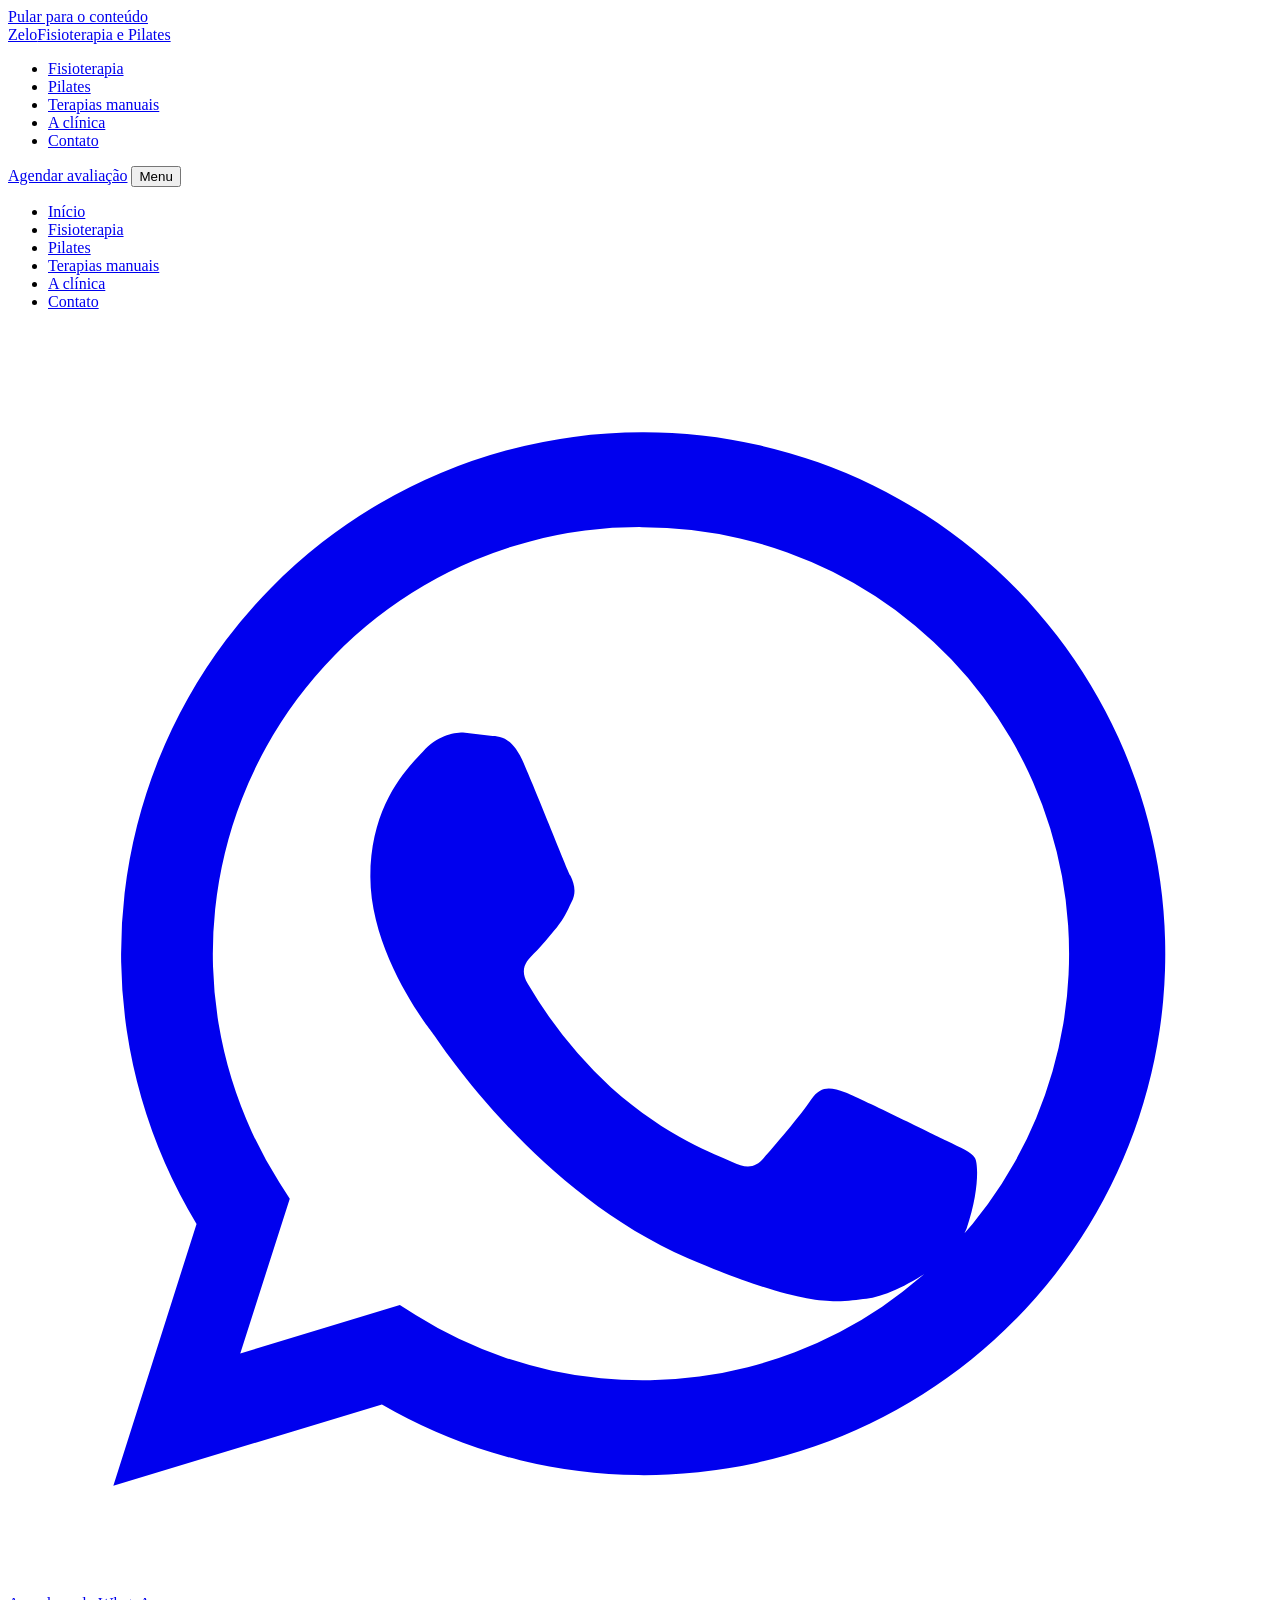
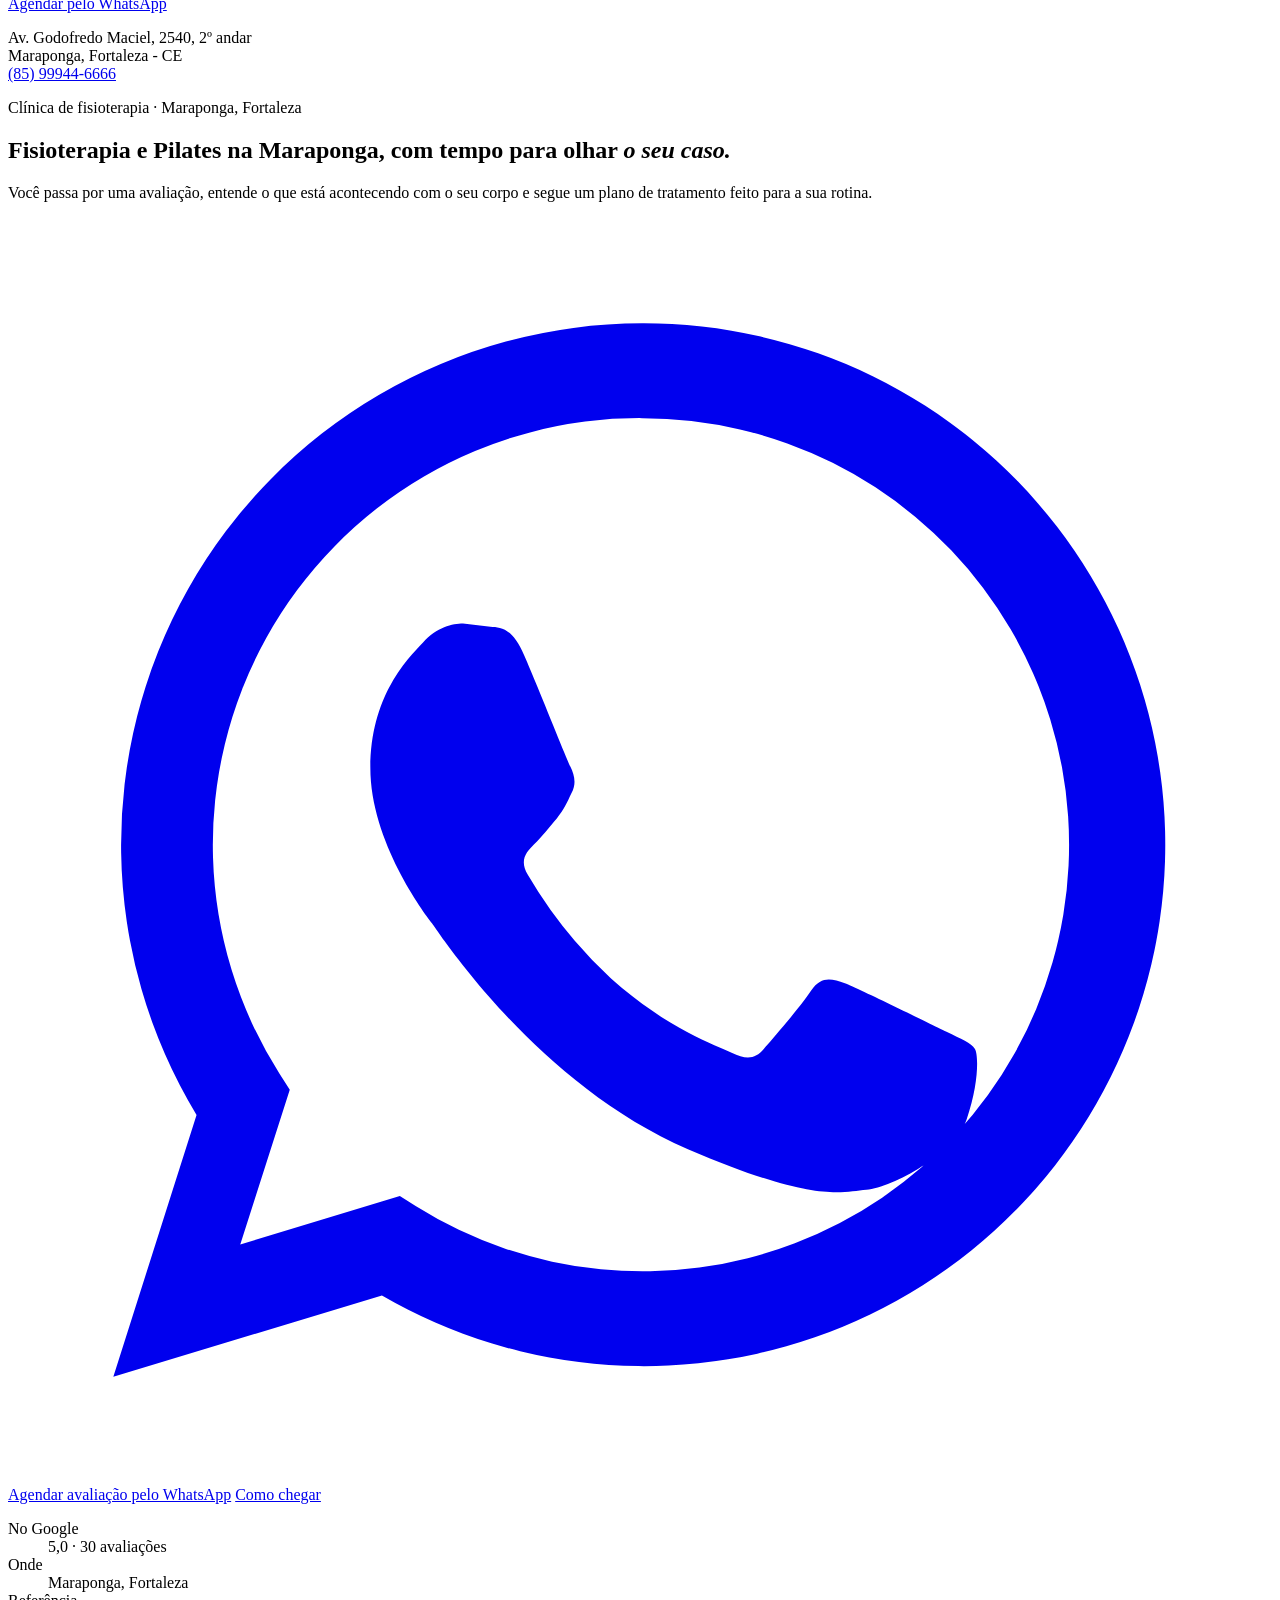
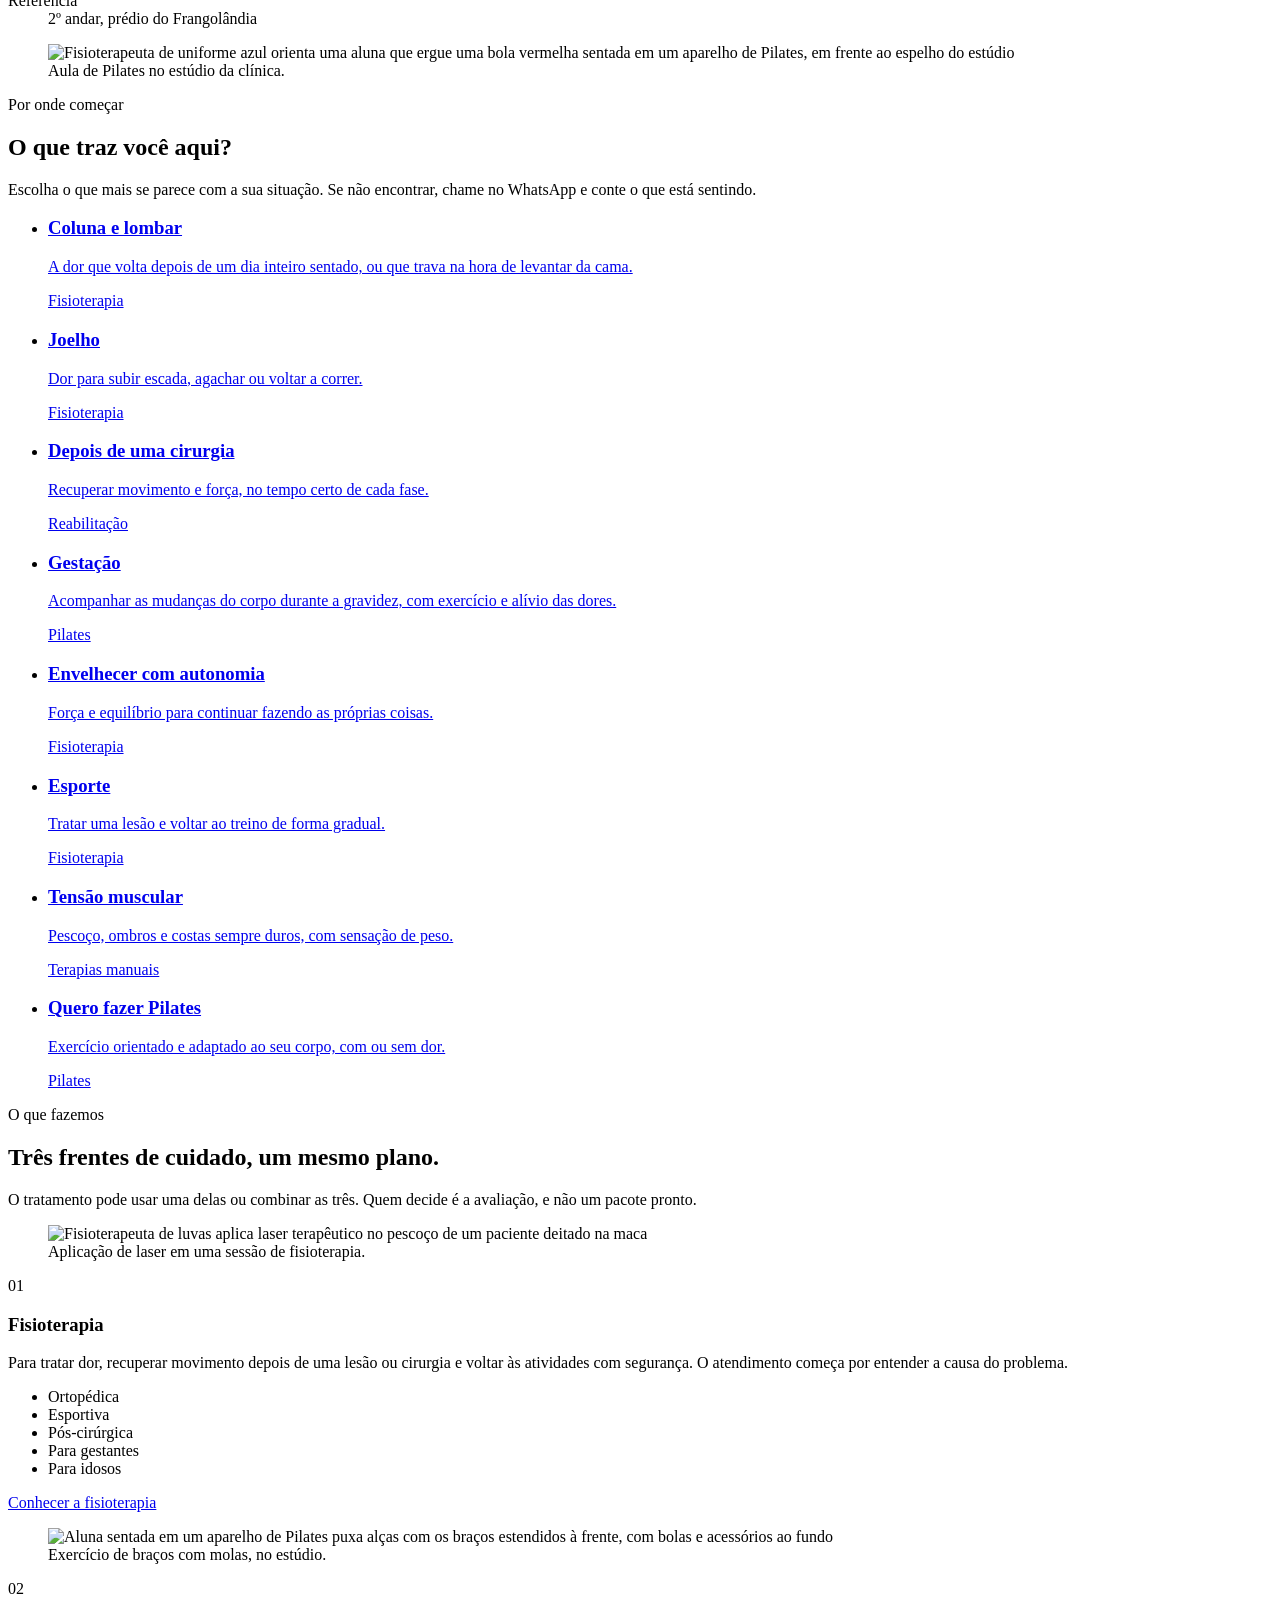
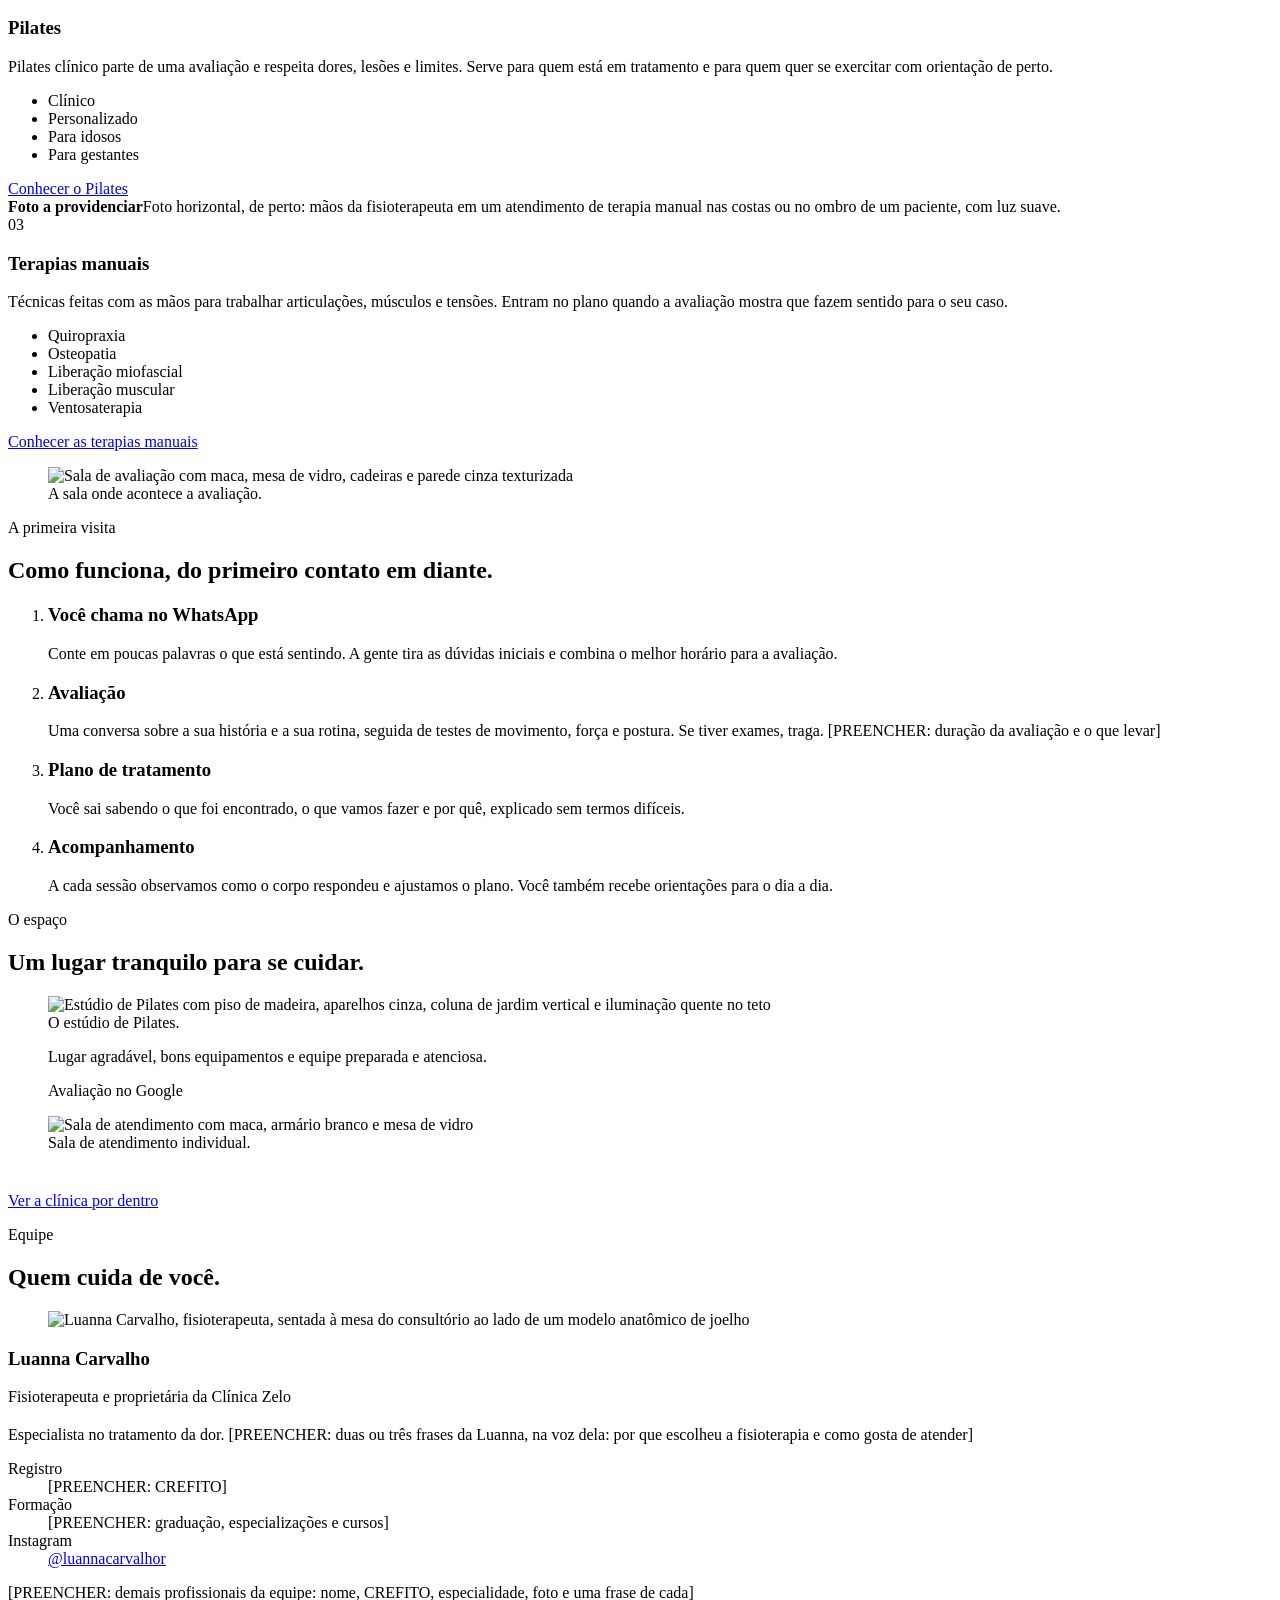
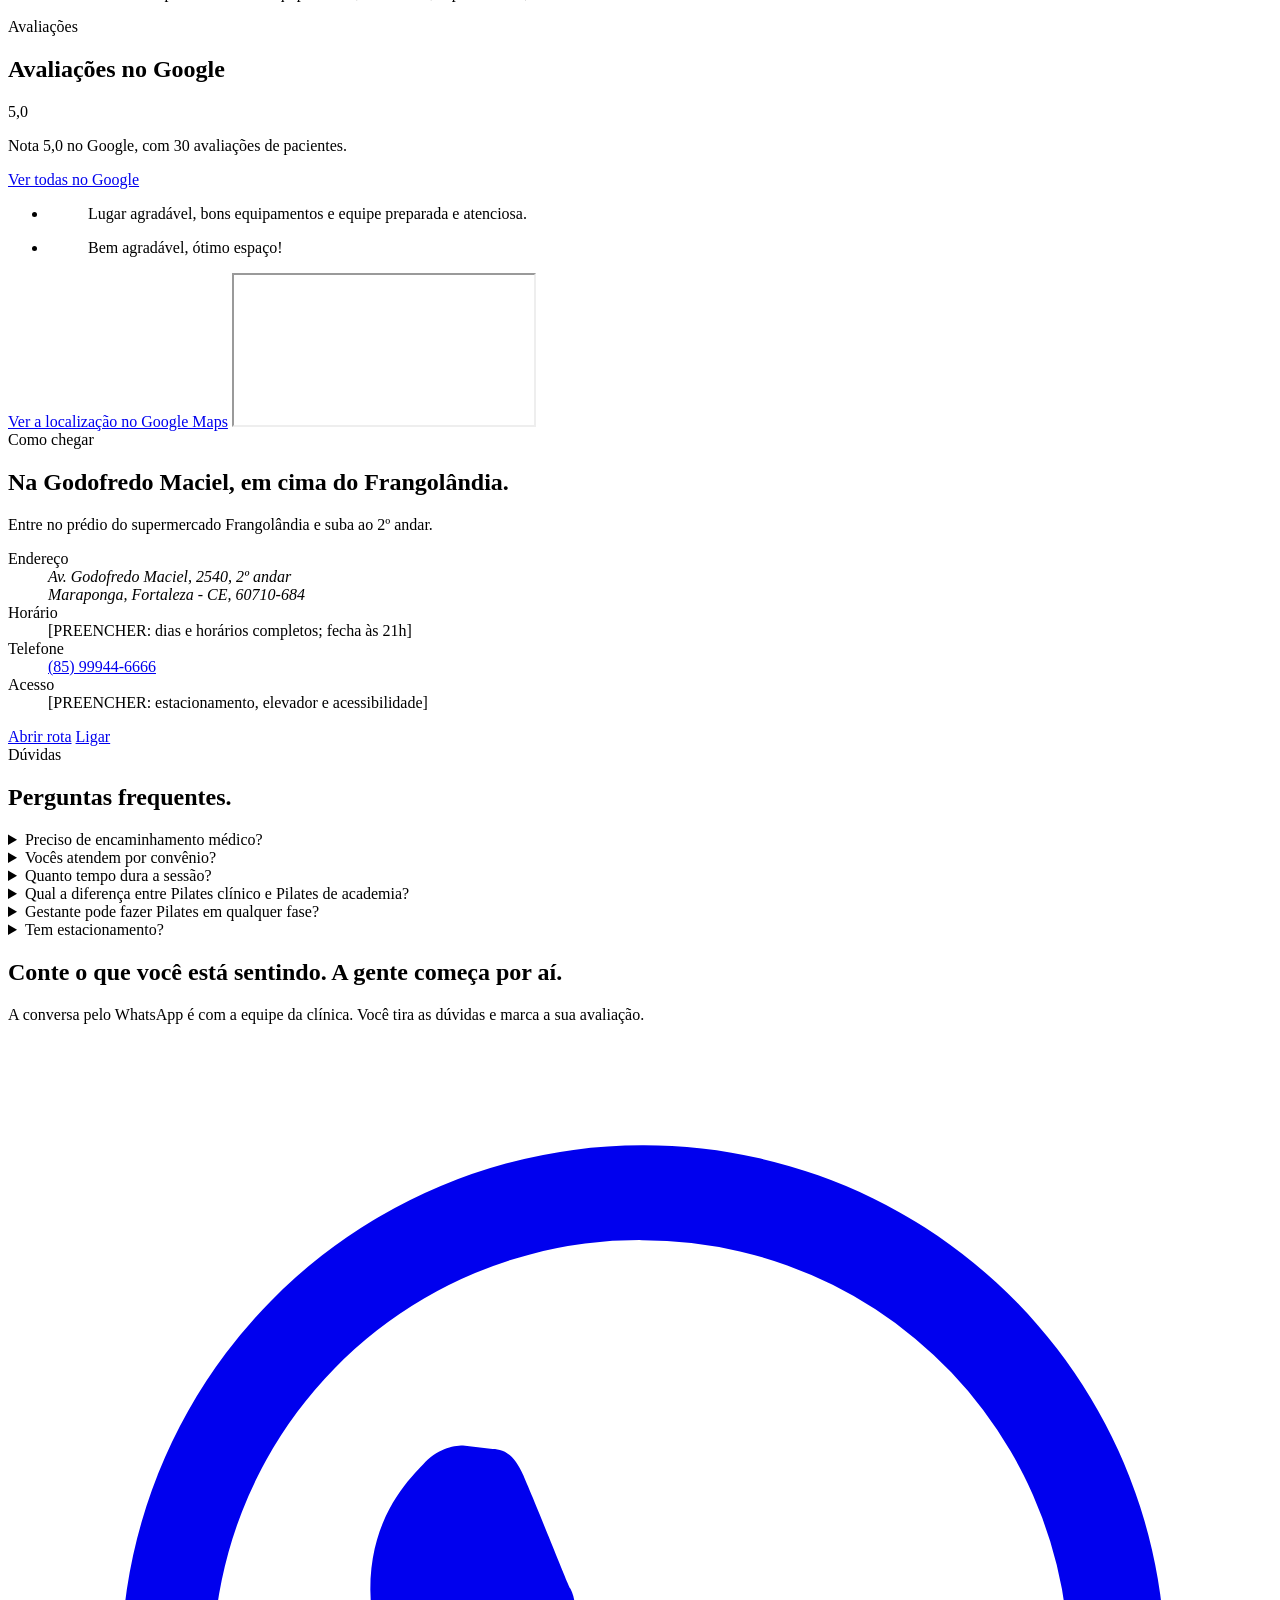
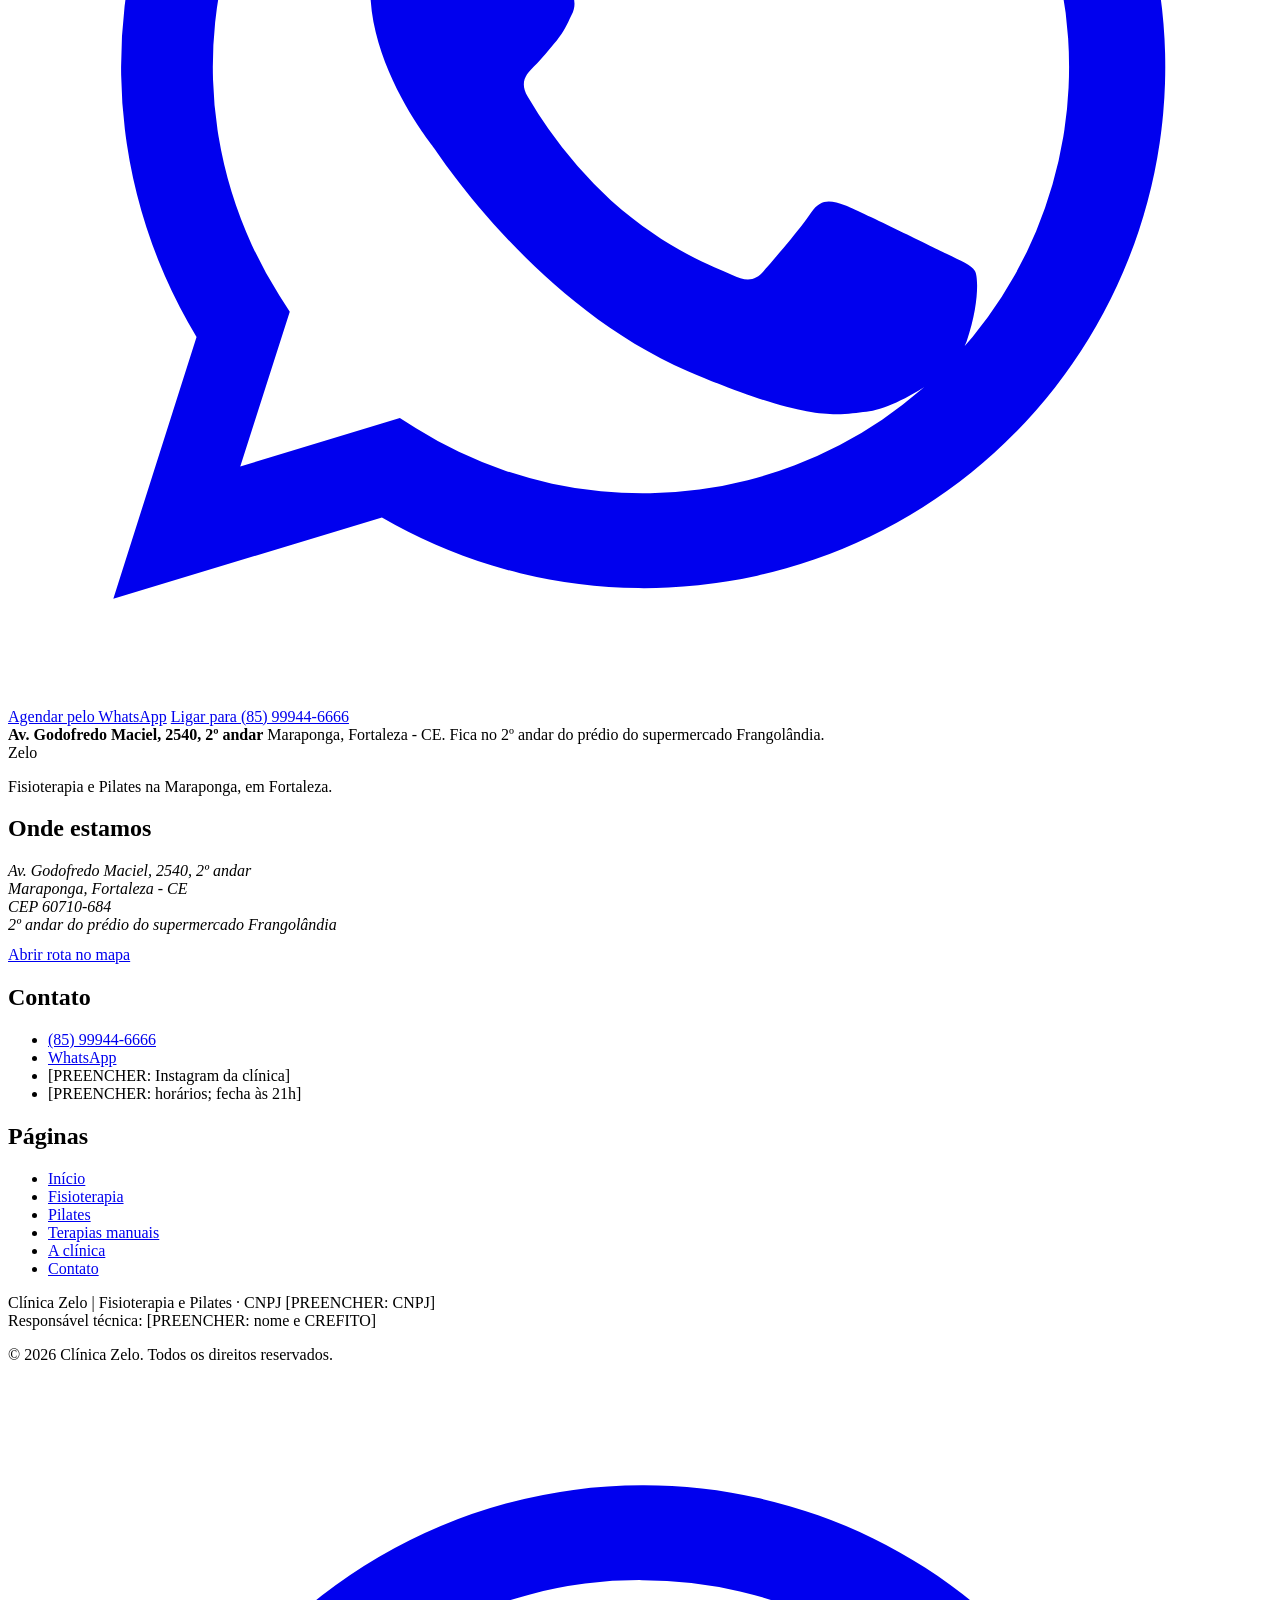
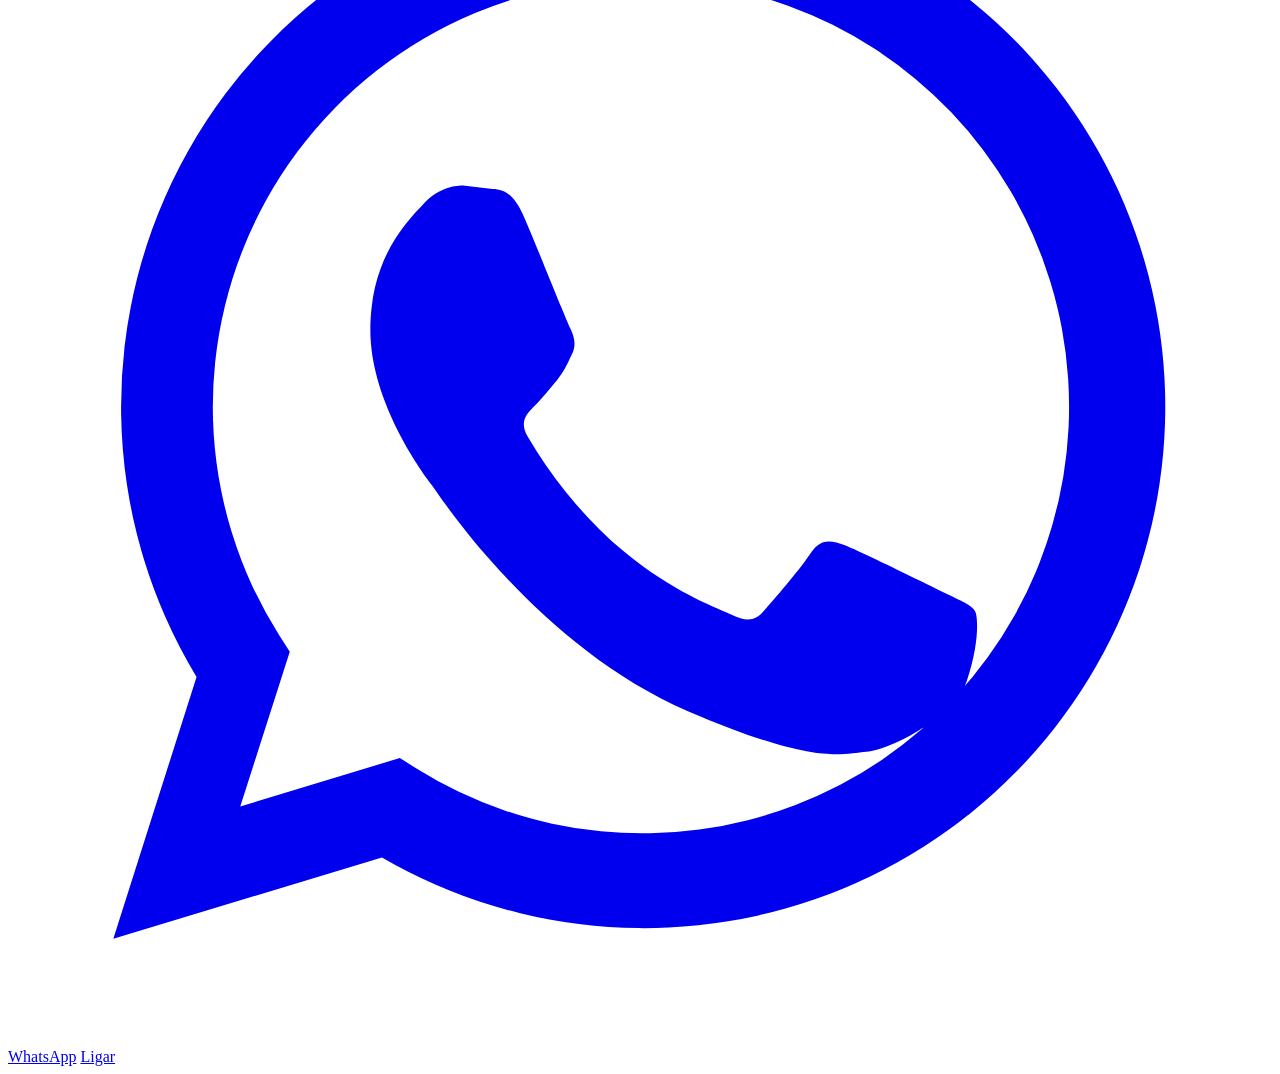
==== index.html @ 50b2655c "Add files via upload" ====
<!doctype html>
<html lang="pt-BR">
<head>
<meta charset="utf-8">
<meta name="viewport" content="width=device-width, initial-scale=1">
<title>Clínica Zelo | Fisioterapia e Pilates na Maraponga, Fortaleza</title>
<meta name="description" content="Fisioterapia, Pilates clínico e terapias manuais na Maraponga, em Fortaleza. Nota 5,0 no Google. Agende sua avaliação pelo WhatsApp.">
<meta name="theme-color" content="#f6f1e9">
<link rel="canonical" href="https://SEU-DOMINIO.com.br/">
<meta property="og:type" content="website">
<meta property="og:locale" content="pt_BR">
<meta property="og:site_name" content="Clínica Zelo | Fisioterapia e Pilates">
<meta property="og:title" content="Clínica Zelo | Fisioterapia e Pilates na Maraponga, Fortaleza">
<meta property="og:description" content="Fisioterapia, Pilates clínico e terapias manuais na Maraponga, em Fortaleza. Nota 5,0 no Google. Agende sua avaliação pelo WhatsApp.">
<meta property="og:url" content="https://SEU-DOMINIO.com.br/">
<meta property="og:image" content="https://SEU-DOMINIO.com.br/assets/img/pilates-orientado.jpg">
<meta name="twitter:card" content="summary_large_image">
<link rel="icon" href="favicon.svg" type="image/svg+xml">
<link rel="preload" href="assets/fonts/fraunces-latin-opsz-normal.woff2" as="font" type="font/woff2" crossorigin>
<link rel="preload" href="assets/fonts/figtree-latin-wght-normal.woff2" as="font" type="font/woff2" crossorigin>
<link rel="stylesheet" href="assets/css/style.css">
<script>document.documentElement.classList.add("js")</script>
<script type="application/ld+json">
{
  "@context": "https://schema.org",
  "@type": "Physiotherapy",
  "name": "Clínica Zelo | Fisioterapia e Pilates",
  "image": "https://SEU-DOMINIO.com.br/assets/img/pilates-orientado.jpg",
  "url": "https://SEU-DOMINIO.com.br/",
  "telephone": "+5585999446666",
  "address": {
    "@type": "PostalAddress",
    "streetAddress": "Av. Godofredo Maciel, 2540, 2º andar",
    "addressLocality": "Fortaleza",
    "addressRegion": "CE",
    "postalCode": "60710-684",
    "addressCountry": "BR"
  },
  "areaServed": "Maraponga, Fortaleza",
  "aggregateRating": {
    "@type": "AggregateRating",
    "ratingValue": "5.0",
    "reviewCount": 30
  },
  "hasMap": "https://www.google.com/maps/search/?api=1&query=Cl%C3%ADnica%20Zelo%20Fisioterapia%20e%20Pilates%2C%20Av.%20Godofredo%20Maciel%2C%202540%20-%20Maraponga%2C%20Fortaleza%20-%20CE%2C%2060710-684"
}
</script>
</head>
<body>
<a class="skip" href="#conteudo">Pular para o conteúdo</a>

<header class="site-header" data-header>
  <div class="wrap header-in">
    <a class="brand" href="index.html" aria-label="Zelo Fisioterapia e Pilates, página inicial">
      <span class="brand-mark">Zelo</span><span class="brand-sub">Fisioterapia e Pilates</span>
    </a>
    <nav class="nav" aria-label="Principal"><ul><li><a href="fisioterapia.html">Fisioterapia</a></li><li><a href="pilates.html">Pilates</a></li><li><a href="terapias-manuais.html">Terapias manuais</a></li><li><a href="a-clinica.html">A clínica</a></li><li><a href="contato.html">Contato</a></li></ul></nav>
    <a class="btn btn--accent btn--sm header-cta" href="https://wa.me/5585999446666?text=Ol%C3%A1%21%20Vi%20o%20site%20da%20Cl%C3%ADnica%20Zelo%20e%20gostaria%20de%20agendar%20uma%20avalia%C3%A7%C3%A3o." target="_blank" rel="noopener">Agendar avaliação</a>
    <button class="menu-btn" type="button" data-menu-btn aria-expanded="false" aria-controls="menu"><span data-menu-label>Menu</span><i aria-hidden="true"></i></button>
  </div>
</header>

<div class="menu" id="menu">
  <nav aria-label="Menu"><ul class="menu-links"><li><a href="index.html" aria-current="page">Início</a></li><li><a href="fisioterapia.html">Fisioterapia</a></li><li><a href="pilates.html">Pilates</a></li><li><a href="terapias-manuais.html">Terapias manuais</a></li><li><a href="a-clinica.html">A clínica</a></li><li><a href="contato.html">Contato</a></li></ul></nav>
  <div class="menu-foot">
    <a class="btn btn--accent" href="https://wa.me/5585999446666?text=Ol%C3%A1%21%20Vi%20o%20site%20da%20Cl%C3%ADnica%20Zelo%20e%20gostaria%20de%20agendar%20uma%20avalia%C3%A7%C3%A3o." target="_blank" rel="noopener"><svg viewBox="0 0 24 24" fill="currentColor" aria-hidden="true"><path d="M12.04 2a9.9 9.9 0 0 0-8.46 15.03L2 22l5.1-1.54A9.9 9.9 0 1 0 12.04 2Zm0 1.8a8.1 8.1 0 1 1-4.3 14.96l-.3-.19-3.03.92.94-2.94-.2-.31A8.1 8.1 0 0 1 12.04 3.8Zm-3.4 3.9c-.2 0-.5.07-.76.36-.26.28-1 .98-1 2.38 0 1.4 1.02 2.76 1.17 2.95.14.19 2 3.06 4.86 4.29 2.38 1.02 2.87.82 3.39.77.51-.05 1.66-.68 1.9-1.33.23-.66.23-1.22.16-1.34-.07-.12-.26-.19-.54-.33-.29-.14-1.67-.82-1.93-.92-.26-.09-.45-.14-.64.14-.19.29-.73.92-.9 1.11-.16.19-.33.21-.61.07-.29-.14-1.2-.44-2.29-1.41a8.6 8.6 0 0 1-1.58-1.97c-.17-.28-.02-.44.12-.58.13-.12.29-.33.43-.49.14-.17.19-.29.28-.48.1-.19.05-.35-.02-.5-.07-.13-.63-1.55-.88-2.12-.22-.52-.45-.53-.64-.54l-.52-.06Z"/></svg>Agendar pelo WhatsApp</a>
    <p>Av. Godofredo Maciel, 2540, 2º&nbsp;andar<br>Maraponga, Fortaleza&nbsp;-&nbsp;CE<br><a href="tel:+5585999446666">(85) 99944-6666</a></p>
  </div>
</div>

<main id="conteudo">

<section class="hero" aria-labelledby="hero-t">
  <div class="wrap grid">
    <div class="hero-text">
      <span class="eyebrow">Clínica de fisioterapia · Maraponga, Fortaleza</span>
      <h1 id="hero-t">Fisioterapia e Pilates na Maraponga, com tempo para olhar <em>o seu caso.</em></h1>
      <p class="lead">Você passa por uma avaliação, entende o que está acontecendo com o seu corpo e segue um plano de tratamento feito para a sua rotina.</p>
      <div class="hero-actions">
        <a class="btn btn--accent" href="https://wa.me/5585999446666?text=Ol%C3%A1%21%20Vi%20o%20site%20da%20Cl%C3%ADnica%20Zelo%20e%20gostaria%20de%20agendar%20uma%20avalia%C3%A7%C3%A3o." target="_blank" rel="noopener"><svg viewBox="0 0 24 24" fill="currentColor" aria-hidden="true"><path d="M12.04 2a9.9 9.9 0 0 0-8.46 15.03L2 22l5.1-1.54A9.9 9.9 0 1 0 12.04 2Zm0 1.8a8.1 8.1 0 1 1-4.3 14.96l-.3-.19-3.03.92.94-2.94-.2-.31A8.1 8.1 0 0 1 12.04 3.8Zm-3.4 3.9c-.2 0-.5.07-.76.36-.26.28-1 .98-1 2.38 0 1.4 1.02 2.76 1.17 2.95.14.19 2 3.06 4.86 4.29 2.38 1.02 2.87.82 3.39.77.51-.05 1.66-.68 1.9-1.33.23-.66.23-1.22.16-1.34-.07-.12-.26-.19-.54-.33-.29-.14-1.67-.82-1.93-.92-.26-.09-.45-.14-.64.14-.19.29-.73.92-.9 1.11-.16.19-.33.21-.61.07-.29-.14-1.2-.44-2.29-1.41a8.6 8.6 0 0 1-1.58-1.97c-.17-.28-.02-.44.12-.58.13-.12.29-.33.43-.49.14-.17.19-.29.28-.48.1-.19.05-.35-.02-.5-.07-.13-.63-1.55-.88-2.12-.22-.52-.45-.53-.64-.54l-.52-.06Z"/></svg>Agendar avaliação pelo WhatsApp</a>
        <a class="link" href="#como-chegar">Como chegar</a>
      </div>
      <dl class="hero-facts">
        <div><dt>No Google</dt><dd>5,0 · 30 avaliações</dd></div>
        <div><dt>Onde</dt><dd>Maraponga, Fortaleza</dd></div>
        <div><dt>Referência</dt><dd>2º&nbsp;andar, prédio do Frangolândia</dd></div>
      </dl>
    </div>
    <div class="hero-media">
      <figure class="figure ratio-p "><picture><source srcset="assets/img/pilates-orientado.webp" type="image/webp"><img src="assets/img/pilates-orientado.jpg" alt="Fisioterapeuta de uniforme azul orienta uma aluna que ergue uma bola vermelha sentada em um aparelho de Pilates, em frente ao espelho do estúdio" width="720" height="900" loading="eager" fetchpriority="high" decoding="async"></picture><figcaption>Aula de Pilates no estúdio da clínica.</figcaption></figure>
    </div>
  </div>
</section>

<section class="section section--line" aria-labelledby="motivos-t">
  <div class="wrap grid">
    <div class="reasons-head reveal">
      <span class="eyebrow">Por onde começar</span>
      <h2 id="motivos-t">O que traz você aqui?</h2>
      <p>Escolha o que mais se parece com a sua situação. Se não encontrar, chame no WhatsApp e conte o que está sentindo.</p>
    </div>
    <ul class="reasons-list reveal"><li class="reason"><a href="fisioterapia.html#dor-lombar"><h3>Coluna e lombar</h3><p>A dor que volta depois de um dia inteiro sentado, ou que trava na hora de levantar da cama.</p><span class="to">Fisioterapia</span></a></li><li class="reason"><a href="fisioterapia.html#joelho"><h3>Joelho</h3><p>Dor para subir escada, agachar ou voltar a correr.</p><span class="to">Fisioterapia</span></a></li><li class="reason"><a href="fisioterapia.html#pos-cirurgica"><h3>Depois de uma cirurgia</h3><p>Recuperar movimento e força, no tempo certo de cada fase.</p><span class="to">Reabilitação</span></a></li><li class="reason"><a href="pilates.html#gestantes"><h3>Gestação</h3><p>Acompanhar as mudanças do corpo durante a gravidez, com exercício e alívio das dores.</p><span class="to">Pilates</span></a></li><li class="reason"><a href="fisioterapia.html#idosos"><h3>Envelhecer com autonomia</h3><p>Força e equilíbrio para continuar fazendo as próprias coisas.</p><span class="to">Fisioterapia</span></a></li><li class="reason"><a href="fisioterapia.html#esportiva"><h3>Esporte</h3><p>Tratar uma lesão e voltar ao treino de forma gradual.</p><span class="to">Fisioterapia</span></a></li><li class="reason"><a href="terapias-manuais.html"><h3>Tensão muscular</h3><p>Pescoço, ombros e costas sempre duros, com sensação de peso.</p><span class="to">Terapias manuais</span></a></li><li class="reason"><a href="pilates.html"><h3>Quero fazer Pilates</h3><p>Exercício orientado e adaptado ao seu corpo, com ou sem dor.</p><span class="to">Pilates</span></a></li></ul>
  </div>
</section>

<section class="section section--alt" aria-labelledby="frentes-t">
  <div class="wrap">
    <div class="fronts-intro reveal">
      <span class="eyebrow">O que fazemos</span>
      <h2 id="frentes-t">Três frentes de cuidado, um mesmo plano.</h2>
      <p class="lead" style="margin-top:1.25rem">O tratamento pode usar uma delas ou combinar as três. Quem decide é a avaliação, e não um pacote pronto.</p>
    </div>

    <article class="front front--a grid">
      <div class="front-media reveal"><figure class="figure ratio-l "><picture><source srcset="assets/img/laserterapia.webp" type="image/webp"><img src="assets/img/laserterapia.jpg" alt="Fisioterapeuta de luvas aplica laser terapêutico no pescoço de um paciente deitado na maca" width="1080" height="720" loading="lazy" decoding="async"></picture><figcaption>Aplicação de laser em uma sessão de fisioterapia.</figcaption></figure></div>
      <div class="front-body reveal">
        <span class="front-n">01</span>
        <h3>Fisioterapia</h3>
        <p>Para tratar dor, recuperar movimento depois de uma lesão ou cirurgia e voltar às atividades com segurança. O atendimento começa por entender a causa do problema.</p>
        <ul class="tags"><li>Ortopédica</li><li>Esportiva</li><li>Pós-cirúrgica</li><li>Para gestantes</li><li>Para idosos</li></ul>
        <a class="link" href="fisioterapia.html">Conhecer a fisioterapia</a>
      </div>
    </article>

    <article class="front front--b grid">
      <div class="front-media reveal"><figure class="figure ratio-p "><picture><source srcset="assets/img/pilates-aluna.webp" type="image/webp"><img src="assets/img/pilates-aluna.jpg" alt="Aluna sentada em um aparelho de Pilates puxa alças com os braços estendidos à frente, com bolas e acessórios ao fundo" width="720" height="900" loading="lazy" decoding="async"></picture><figcaption>Exercício de braços com molas, no estúdio.</figcaption></figure></div>
      <div class="front-body reveal">
        <span class="front-n">02</span>
        <h3>Pilates</h3>
        <p>Pilates clínico parte de uma avaliação e respeita dores, lesões e limites. Serve para quem está em tratamento e para quem quer se exercitar com orientação de perto.</p>
        <ul class="tags"><li>Clínico</li><li>Personalizado</li><li>Para idosos</li><li>Para gestantes</li></ul>
        <a class="link" href="pilates.html">Conhecer o Pilates</a>
      </div>
    </article>

    <article class="front front--c grid">
      <div class="front-media reveal"><div class="ph ph--l" role="img" aria-label="Espaço reservado para foto"><b>Foto a providenciar</b><span>Foto horizontal, de perto: mãos da fisioterapeuta em um atendimento de terapia manual nas costas ou no ombro de um paciente, com luz suave.</span></div></div>
      <div class="front-body reveal">
        <span class="front-n">03</span>
        <h3>Terapias manuais</h3>
        <p>Técnicas feitas com as mãos para trabalhar articulações, músculos e tensões. Entram no plano quando a avaliação mostra que fazem sentido para o seu caso.</p>
        <ul class="tags"><li>Quiropraxia</li><li>Osteopatia</li><li>Liberação miofascial</li><li>Liberação muscular</li><li>Ventosaterapia</li></ul>
        <a class="link" href="terapias-manuais.html">Conhecer as terapias manuais</a>
      </div>
    </article>
  </div>
</section>

<section class="section visit" aria-labelledby="visita-t">
  <div class="wrap grid">
    <div class="visit-media reveal">
      <figure class="figure ratio-p "><picture><source srcset="assets/img/sala-avaliacao-v.webp" type="image/webp"><img src="assets/img/sala-avaliacao-v.jpg" alt="Sala de avaliação com maca, mesa de vidro, cadeiras e parede cinza texturizada" width="720" height="900" loading="lazy" decoding="async"></picture><figcaption>A sala onde acontece a avaliação.</figcaption></figure>
    </div>
    <div class="visit-body">
      <div class="reveal">
        <span class="eyebrow">A primeira visita</span>
        <h2 id="visita-t">Como funciona, do primeiro contato em diante.</h2>
      </div>
      <ol class="steps">
        <li class="step reveal"><div><h3>Você chama no WhatsApp</h3><p>Conte em poucas palavras o que está sentindo. A gente tira as dúvidas iniciais e combina o melhor horário para a avaliação.</p></div></li>
        <li class="step reveal"><div><h3>Avaliação</h3><p>Uma conversa sobre a sua história e a sua rotina, seguida de testes de movimento, força e postura. Se tiver exames, traga. <span class="fill">[PREENCHER: duração da avaliação e o que levar]</span></p></div></li>
        <li class="step reveal"><div><h3>Plano de tratamento</h3><p>Você sai sabendo o que foi encontrado, o que vamos fazer e por quê, explicado sem termos difíceis.</p></div></li>
        <li class="step reveal"><div><h3>Acompanhamento</h3><p>A cada sessão observamos como o corpo respondeu e ajustamos o plano. Você também recebe orientações para o dia a dia.</p></div></li>
      </ol>
    </div>
  </div>
</section>

<section class="section on-green" aria-labelledby="espaco-t">
  <div class="wrap grid">
    <div class="space-head reveal">
      <span class="eyebrow">O espaço</span>
      <h2 id="espaco-t">Um lugar tranquilo para se cuidar.</h2>
    </div>
    <div class="space-a reveal">
      <figure class="figure ratio-l "><picture><source srcset="assets/img/estudio-pilates.webp" type="image/webp"><img src="assets/img/estudio-pilates.jpg" alt="Estúdio de Pilates com piso de madeira, aparelhos cinza, coluna de jardim vertical e iluminação quente no teto" width="1080" height="720" loading="lazy" decoding="async"></picture><figcaption>O estúdio de Pilates.</figcaption></figure>
    </div>
    <div class="space-side">
      <blockquote class="space-quote reveal">
        <p class="quote">Lugar agradável, bons equipamentos e equipe preparada e atenciosa.</p>
        <cite class="quote-src" style="font-style:normal">Avaliação no Google</cite>
      </blockquote>
      <div class="space-b reveal">
        <figure class="figure ratio-l "><picture><source srcset="assets/img/sala-avaliacao.webp" type="image/webp"><img src="assets/img/sala-avaliacao.jpg" alt="Sala de atendimento com maca, armário branco e mesa de vidro" width="1080" height="720" loading="lazy" decoding="async"></picture><figcaption>Sala de atendimento individual.</figcaption></figure>
      </div>
    </div>
    <p class="reveal" style="margin-top:2.5rem"><a class="link" href="a-clinica.html">Ver a clínica por dentro</a></p>
  </div>
</section>

<section class="section" aria-labelledby="equipe-t">
  <div class="wrap">
    <div class="team-head reveal">
      <span class="eyebrow">Equipe</span>
      <h2 id="equipe-t">Quem cuida de você.</h2>
    </div>
    
    <div class="person grid">
      <div class="person-media reveal">
        <figure class="figure ratio-p "><picture><source srcset="assets/img/luanna-carvalho.webp" type="image/webp"><img src="assets/img/luanna-carvalho.jpg" alt="Luanna Carvalho, fisioterapeuta, sentada à mesa do consultório ao lado de um modelo anatômico de joelho" width="720" height="900" loading="lazy" decoding="async"></picture></figure>
      </div>
      <div class="person-body reveal">
        <h3>Luanna Carvalho</h3>
        <p class="person-role">Fisioterapeuta e proprietária da Clínica Zelo</p>
        <p style="margin-top:1.25rem">Especialista no tratamento da dor. <span class="fill">[PREENCHER: duas ou três frases da Luanna, na voz dela: por que escolheu a fisioterapia e como gosta de atender]</span></p>
        <dl class="person-meta">
          <div><dt>Registro</dt><dd><span class="fill">[PREENCHER: CREFITO]</span></dd></div>
          <div><dt>Formação</dt><dd><span class="fill">[PREENCHER: graduação, especializações e cursos]</span></dd></div>
          <div><dt>Instagram</dt><dd><a href="https://www.instagram.com/luannacarvalhor/" target="_blank" rel="noopener">@luannacarvalhor</a></dd></div>
        </dl>
      </div>
    </div>
    <p class="team-more reveal"><span class="fill">[PREENCHER: demais profissionais da equipe: nome, CREFITO, especialidade, foto e uma frase de cada]</span></p>
  </div>
</section>

<section class="section section--alt" aria-labelledby="aval-t">
  <div class="wrap grid">
    <div class="reviews-head reveal">
      <span class="eyebrow">Avaliações</span>
      <h2 id="aval-t" class="vh">Avaliações no Google</h2>
      <p class="score" aria-hidden="true">5,0</p>
      <p class="score-label">Nota 5,0 no Google, com 30 avaliações de pacientes.</p>
      <a class="link" href="https://www.google.com/maps/search/?api=1&query=Cl%C3%ADnica%20Zelo%20Fisioterapia%20e%20Pilates%2C%20Av.%20Godofredo%20Maciel%2C%202540%20-%20Maraponga%2C%20Fortaleza%20-%20CE%2C%2060710-684" target="_blank" rel="noopener">Ver todas no Google</a>
    </div>
    <ul class="reviews-list reveal">
      <li><blockquote><p class="quote">Lugar agradável, bons equipamentos e equipe preparada e atenciosa.</p></blockquote></li>
      <li><blockquote><p class="quote">Bem agradável, ótimo espaço!</p></blockquote></li>
    </ul>
  </div>
</section>


<section class="section section--line" id="como-chegar" aria-labelledby="onde-t">
  <div class="wrap grid">
    <div class="where-map reveal">
      <div class="map"><a class="map-alt" href="https://www.google.com/maps/search/?api=1&query=Cl%C3%ADnica%20Zelo%20Fisioterapia%20e%20Pilates%2C%20Av.%20Godofredo%20Maciel%2C%202540%20-%20Maraponga%2C%20Fortaleza%20-%20CE%2C%2060710-684" target="_blank" rel="noopener">Ver a localização no Google Maps</a>
        <iframe src="https://www.google.com/maps?q=Cl%C3%ADnica%20Zelo%20Fisioterapia%20e%20Pilates%2C%20Av.%20Godofredo%20Maciel%2C%202540%20-%20Maraponga%2C%20Fortaleza%20-%20CE%2C%2060710-684&z=16&output=embed" title="Mapa com a localização da Clínica Zelo na Av. Godofredo Maciel, Maraponga" loading="lazy" referrerpolicy="no-referrer-when-downgrade" allowfullscreen></iframe>
      </div>
    </div>
    <div class="where-body reveal">
      <span class="eyebrow">Como chegar</span>
      <h2 id="onde-t">Na Godofredo Maciel, em cima do Frangolândia.</h2>
      <p class="where-ref">Entre no prédio do supermercado Frangolândia e suba ao 2º&nbsp;andar.</p>
      <dl class="info">
        <div><dt>Endereço</dt><dd><address>Av. Godofredo Maciel, 2540, 2º&nbsp;andar<br>Maraponga, Fortaleza&nbsp;-&nbsp;CE, <span class="nw">60710-684</span></address></dd></div>
        <div><dt>Horário</dt><dd><span class="fill">[PREENCHER: dias e horários completos; fecha às 21h]</span></dd></div>
        <div><dt>Telefone</dt><dd><a href="tel:+5585999446666">(85) 99944-6666</a></dd></div>
        <div><dt>Acesso</dt><dd><span class="fill">[PREENCHER: estacionamento, elevador e acessibilidade]</span></dd></div>
      </dl>
      <div class="where-actions">
        <a class="btn btn--ghost" href="https://www.google.com/maps/dir/?api=1&destination=Cl%C3%ADnica%20Zelo%20Fisioterapia%20e%20Pilates%2C%20Av.%20Godofredo%20Maciel%2C%202540%20-%20Maraponga%2C%20Fortaleza%20-%20CE%2C%2060710-684" target="_blank" rel="noopener">Abrir rota</a>
        <a class="btn btn--ghost" href="tel:+5585999446666">Ligar</a>
      </div>
    </div>
  </div>
</section>

<section class="section section--line" aria-labelledby="faq-t">
  <div class="wrap grid">
    <div class="faq-head reveal">
      <span class="eyebrow">Dúvidas</span>
      <h2 id="faq-t">Perguntas frequentes.</h2>
    </div>
    <div class="faq-list reveal">
      <details><summary>Preciso de encaminhamento médico?</summary><div class="answer"><p>Para o atendimento particular, você pode agendar a avaliação diretamente com a fisioterapeuta. Se tiver pedido médico, laudos ou exames, traga no primeiro dia: eles ajudam na avaliação.</p><p><span class="fill">[PREENCHER: confirmar a regra para convênios]</span></p></div></details>
      <details><summary>Vocês atendem por convênio?</summary><div class="answer"><p><span class="fill">[PREENCHER: convênios aceitos e formas de pagamento]</span></p></div></details>
      <details><summary>Quanto tempo dura a sessão?</summary><div class="answer"><p><span class="fill">[PREENCHER: duração das sessões de fisioterapia e das aulas de Pilates]</span></p></div></details>
      <details><summary>Qual a diferença entre Pilates clínico e Pilates de academia?</summary><div class="answer"><p>No Pilates clínico, os exercícios são escolhidos depois de uma avaliação e levam em conta dores, lesões e limitações de cada pessoa. Ele pode fazer parte de um tratamento. Na academia, a aula costuma seguir uma sequência geral, voltada ao condicionamento.</p></div></details>
      <details><summary>Gestante pode fazer Pilates em qualquer fase?</summary><div class="answer"><p>Em geral sim, desde que o obstetra tenha liberado a atividade física. Os exercícios e as posições mudam a cada trimestre, e a avaliação define o que é adequado para o seu momento.</p></div></details>
      <details><summary>Tem estacionamento?</summary><div class="answer"><p><span class="fill">[PREENCHER: onde estacionar e como é o acesso ao 2º&nbsp;andar]</span></p></div></details>
    </div>
  </div>
</section>


<section class="cta on-green" aria-labelledby="cta-t">
  <div class="wrap grid">
    <div class="cta-main reveal">
      <h2 id="cta-t">Conte o que você está sentindo. <span>A gente começa por aí.</span></h2>
      <p>A conversa pelo WhatsApp é com a equipe da clínica. Você tira as dúvidas e marca a sua avaliação.</p>
      <div class="cta-actions">
        <a class="btn btn--accent" href="https://wa.me/5585999446666?text=Ol%C3%A1%21%20Vi%20o%20site%20da%20Cl%C3%ADnica%20Zelo%20e%20gostaria%20de%20agendar%20uma%20avalia%C3%A7%C3%A3o." target="_blank" rel="noopener"><svg viewBox="0 0 24 24" fill="currentColor" aria-hidden="true"><path d="M12.04 2a9.9 9.9 0 0 0-8.46 15.03L2 22l5.1-1.54A9.9 9.9 0 1 0 12.04 2Zm0 1.8a8.1 8.1 0 1 1-4.3 14.96l-.3-.19-3.03.92.94-2.94-.2-.31A8.1 8.1 0 0 1 12.04 3.8Zm-3.4 3.9c-.2 0-.5.07-.76.36-.26.28-1 .98-1 2.38 0 1.4 1.02 2.76 1.17 2.95.14.19 2 3.06 4.86 4.29 2.38 1.02 2.87.82 3.39.77.51-.05 1.66-.68 1.9-1.33.23-.66.23-1.22.16-1.34-.07-.12-.26-.19-.54-.33-.29-.14-1.67-.82-1.93-.92-.26-.09-.45-.14-.64.14-.19.29-.73.92-.9 1.11-.16.19-.33.21-.61.07-.29-.14-1.2-.44-2.29-1.41a8.6 8.6 0 0 1-1.58-1.97c-.17-.28-.02-.44.12-.58.13-.12.29-.33.43-.49.14-.17.19-.29.28-.48.1-.19.05-.35-.02-.5-.07-.13-.63-1.55-.88-2.12-.22-.52-.45-.53-.64-.54l-.52-.06Z"/></svg>Agendar pelo WhatsApp</a>
        <a class="btn btn--ghost" href="tel:+5585999446666">Ligar para (85) 99944-6666</a>
      </div>
    </div>
    <div class="cta-side reveal">
      <strong>Av. Godofredo Maciel, 2540, 2º&nbsp;andar</strong>
      Maraponga, Fortaleza&nbsp;-&nbsp;CE. Fica no 2º&nbsp;andar do prédio do supermercado Frangolândia.
    </div>
  </div>
</section>

</main>

<footer class="site-footer">
  <div class="wrap grid">
    <div class="footer-brand">
      <span class="brand-mark">Zelo</span>
      <p>Fisioterapia e Pilates na Maraponga, em Fortaleza.</p>
    </div>
    <div class="footer-col">
      <h2>Onde estamos</h2>
      <address>Av. Godofredo Maciel, 2540, 2º&nbsp;andar<br>Maraponga, Fortaleza&nbsp;-&nbsp;CE<br>CEP <span class="nw">60710-684</span><br>2º&nbsp;andar do prédio do supermercado Frangolândia</address>
      <p style="margin-top:.75rem"><a href="https://www.google.com/maps/dir/?api=1&destination=Cl%C3%ADnica%20Zelo%20Fisioterapia%20e%20Pilates%2C%20Av.%20Godofredo%20Maciel%2C%202540%20-%20Maraponga%2C%20Fortaleza%20-%20CE%2C%2060710-684" target="_blank" rel="noopener">Abrir rota no mapa</a></p>
    </div>
    <div class="footer-col">
      <h2>Contato</h2>
      <ul>
        <li><a href="tel:+5585999446666">(85) 99944-6666</a></li>
        <li><a href="https://wa.me/5585999446666?text=Ol%C3%A1%21%20Vi%20o%20site%20da%20Cl%C3%ADnica%20Zelo%20e%20gostaria%20de%20agendar%20uma%20avalia%C3%A7%C3%A3o." target="_blank" rel="noopener">WhatsApp</a></li>
        <li><span><span class="fill">[PREENCHER: Instagram da clínica]</span></span></li>
        <li><span><span class="fill">[PREENCHER: horários; fecha às 21h]</span></span></li>
      </ul>
    </div>
    <div class="footer-col">
      <h2>Páginas</h2>
      <ul><li><a href="index.html" aria-current="page">Início</a></li><li><a href="fisioterapia.html">Fisioterapia</a></li><li><a href="pilates.html">Pilates</a></li><li><a href="terapias-manuais.html">Terapias manuais</a></li><li><a href="a-clinica.html">A clínica</a></li><li><a href="contato.html">Contato</a></li></ul>
    </div>
  </div>
  <div class="wrap"><div class="footer-legal">
    <p>Clínica Zelo | Fisioterapia e Pilates · CNPJ <span class="fill">[PREENCHER: CNPJ]</span><br>Responsável técnica: <span class="fill">[PREENCHER: nome e CREFITO]</span></p>
    <p>© 2026 Clínica Zelo. Todos os direitos reservados.</p>
  </div></div>
</footer>

<div class="dock" data-dock>
  <a class="btn btn--accent" href="https://wa.me/5585999446666?text=Ol%C3%A1%21%20Vi%20o%20site%20da%20Cl%C3%ADnica%20Zelo%20e%20gostaria%20de%20agendar%20uma%20avalia%C3%A7%C3%A3o." target="_blank" rel="noopener"><svg viewBox="0 0 24 24" fill="currentColor" aria-hidden="true"><path d="M12.04 2a9.9 9.9 0 0 0-8.46 15.03L2 22l5.1-1.54A9.9 9.9 0 1 0 12.04 2Zm0 1.8a8.1 8.1 0 1 1-4.3 14.96l-.3-.19-3.03.92.94-2.94-.2-.31A8.1 8.1 0 0 1 12.04 3.8Zm-3.4 3.9c-.2 0-.5.07-.76.36-.26.28-1 .98-1 2.38 0 1.4 1.02 2.76 1.17 2.95.14.19 2 3.06 4.86 4.29 2.38 1.02 2.87.82 3.39.77.51-.05 1.66-.68 1.9-1.33.23-.66.23-1.22.16-1.34-.07-.12-.26-.19-.54-.33-.29-.14-1.67-.82-1.93-.92-.26-.09-.45-.14-.64.14-.19.29-.73.92-.9 1.11-.16.19-.33.21-.61.07-.29-.14-1.2-.44-2.29-1.41a8.6 8.6 0 0 1-1.58-1.97c-.17-.28-.02-.44.12-.58.13-.12.29-.33.43-.49.14-.17.19-.29.28-.48.1-.19.05-.35-.02-.5-.07-.13-.63-1.55-.88-2.12-.22-.52-.45-.53-.64-.54l-.52-.06Z"/></svg>WhatsApp</a>
  <a class="btn btn--ghost" href="tel:+5585999446666">Ligar</a>
</div>

<script src="assets/js/main.js" defer></script>
</body>
</html>
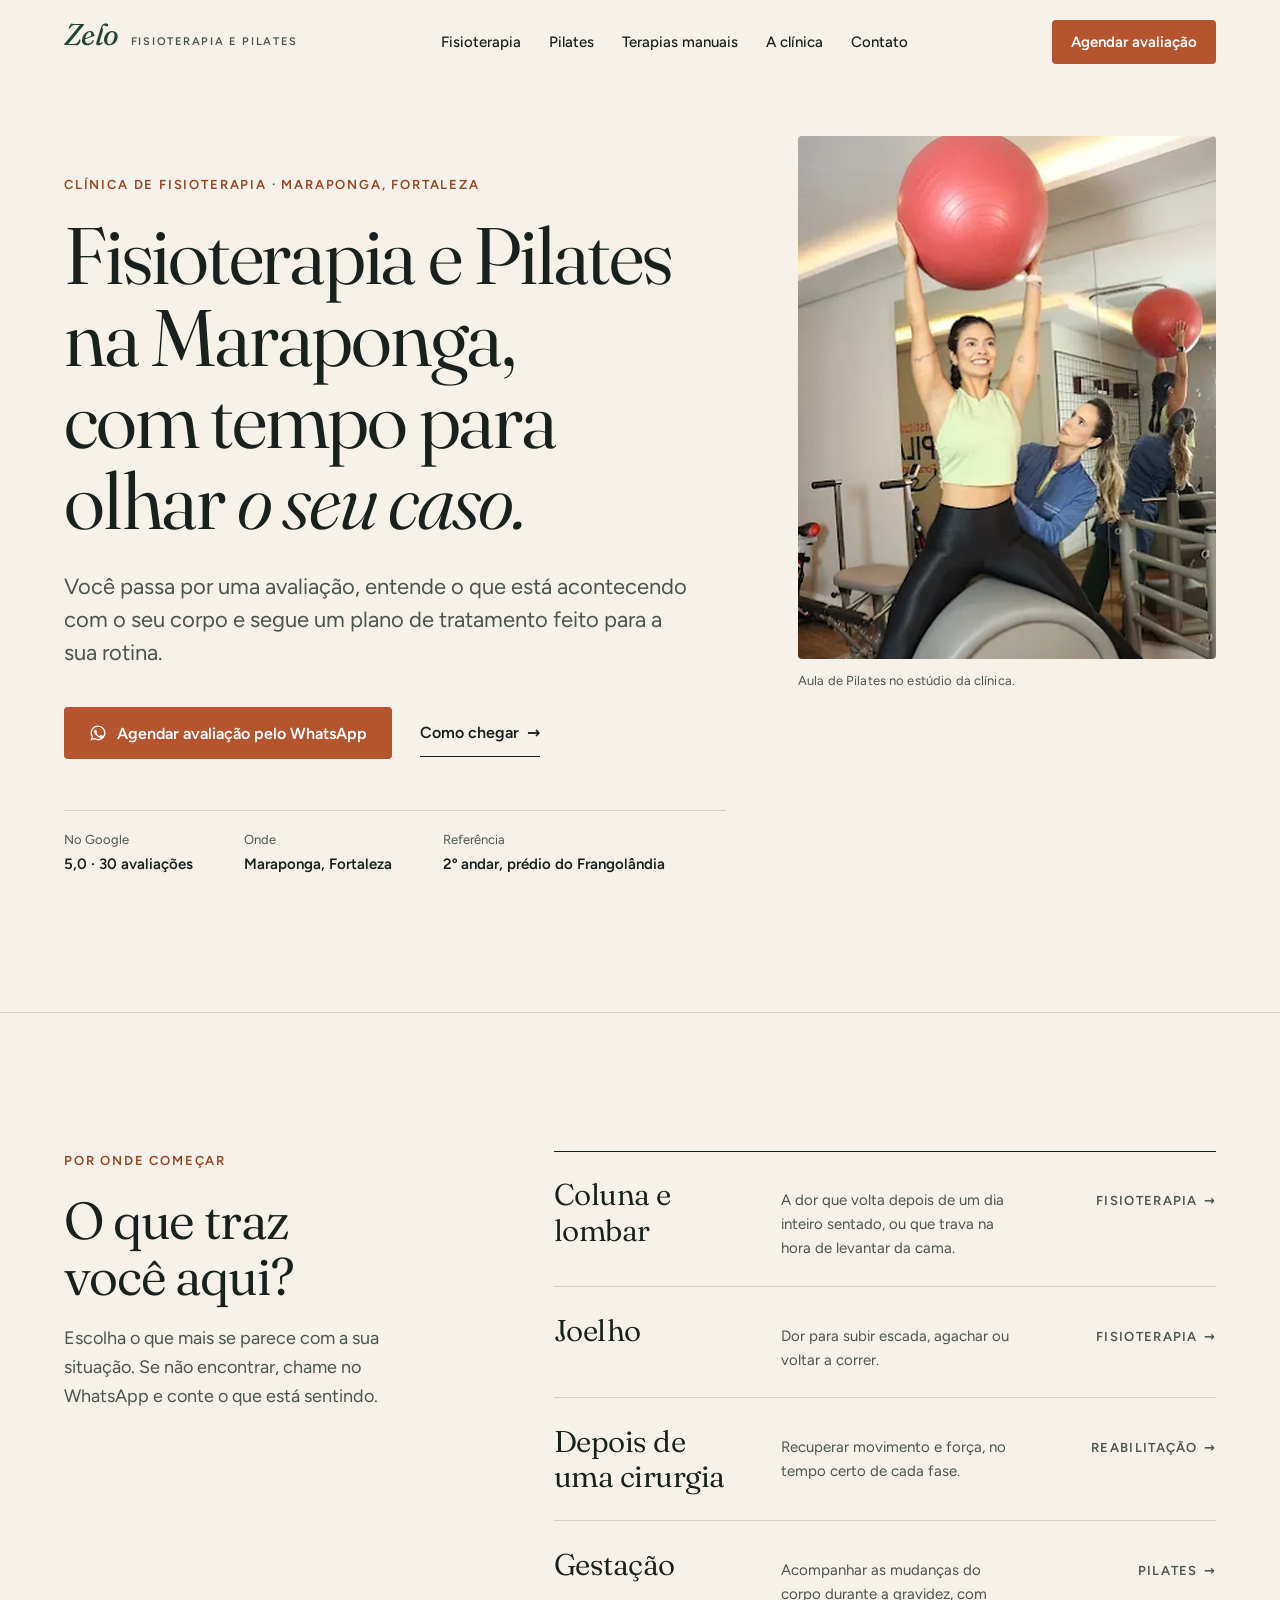
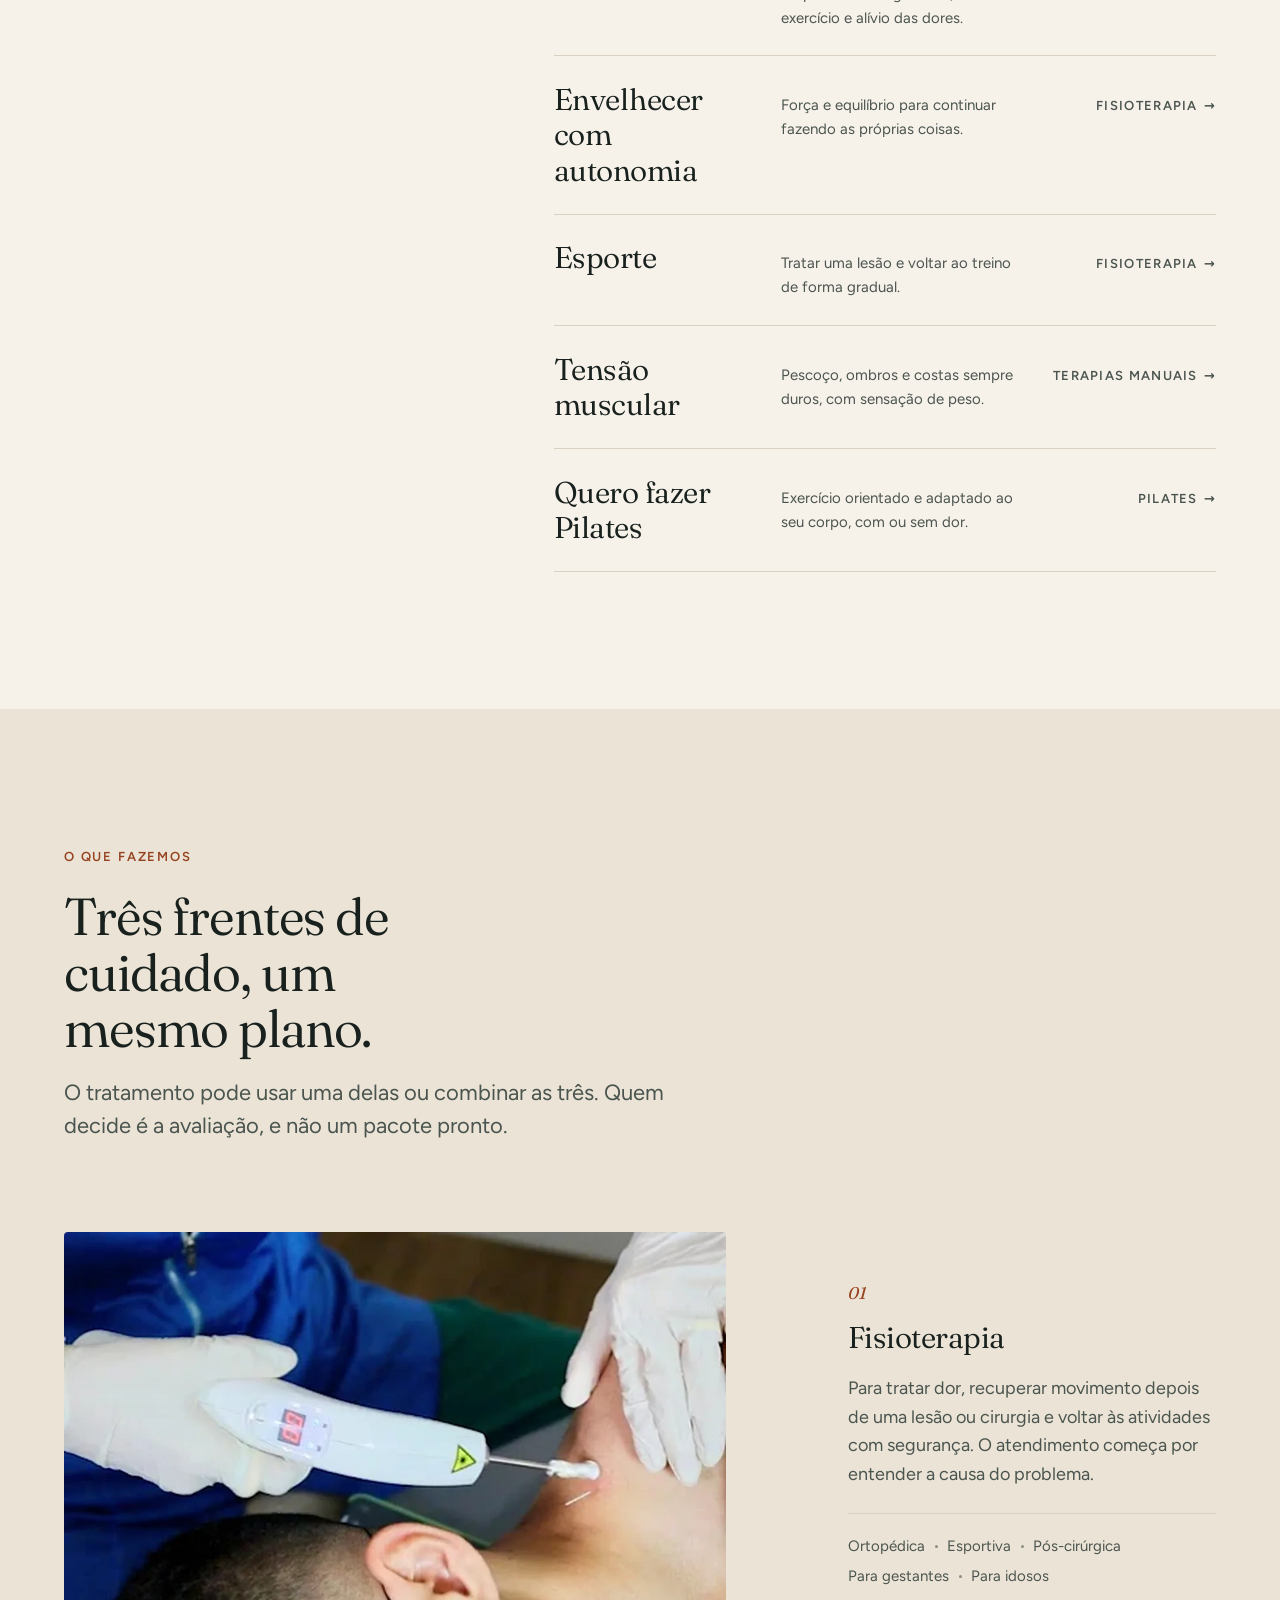
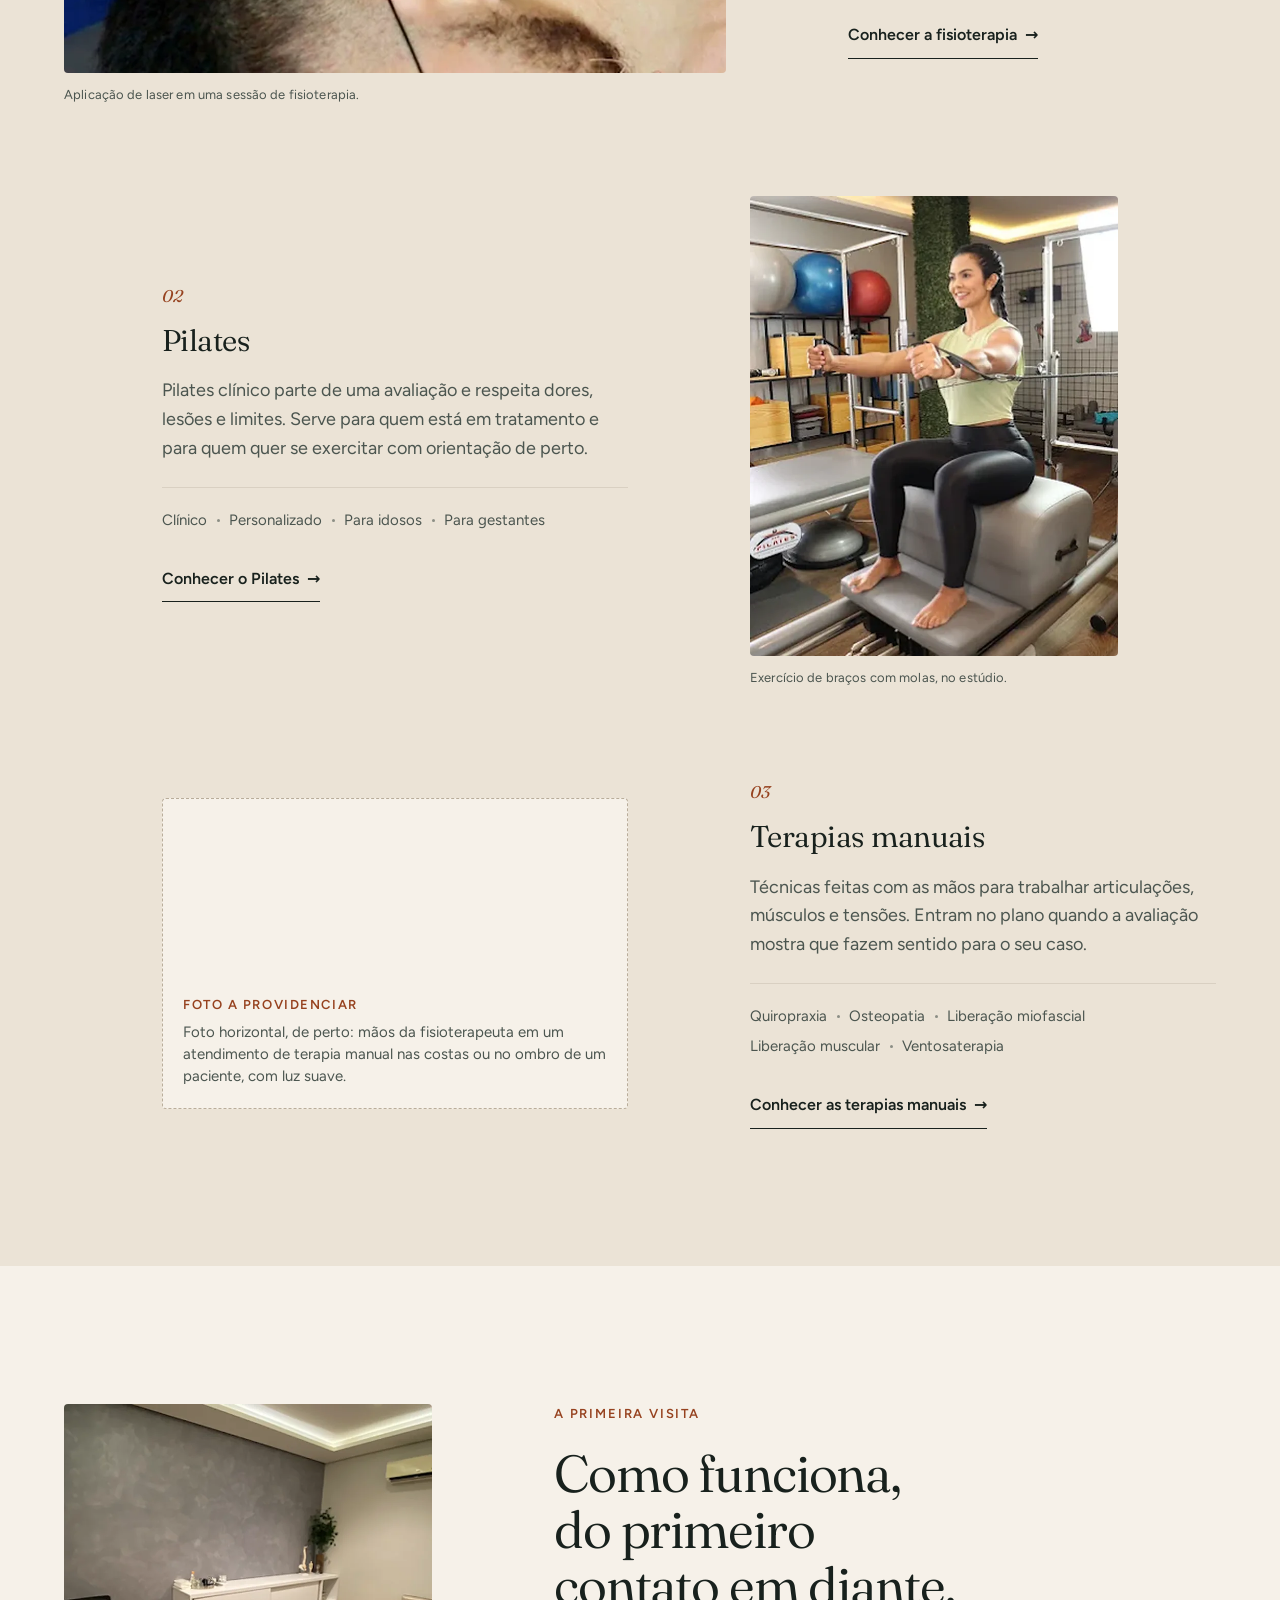
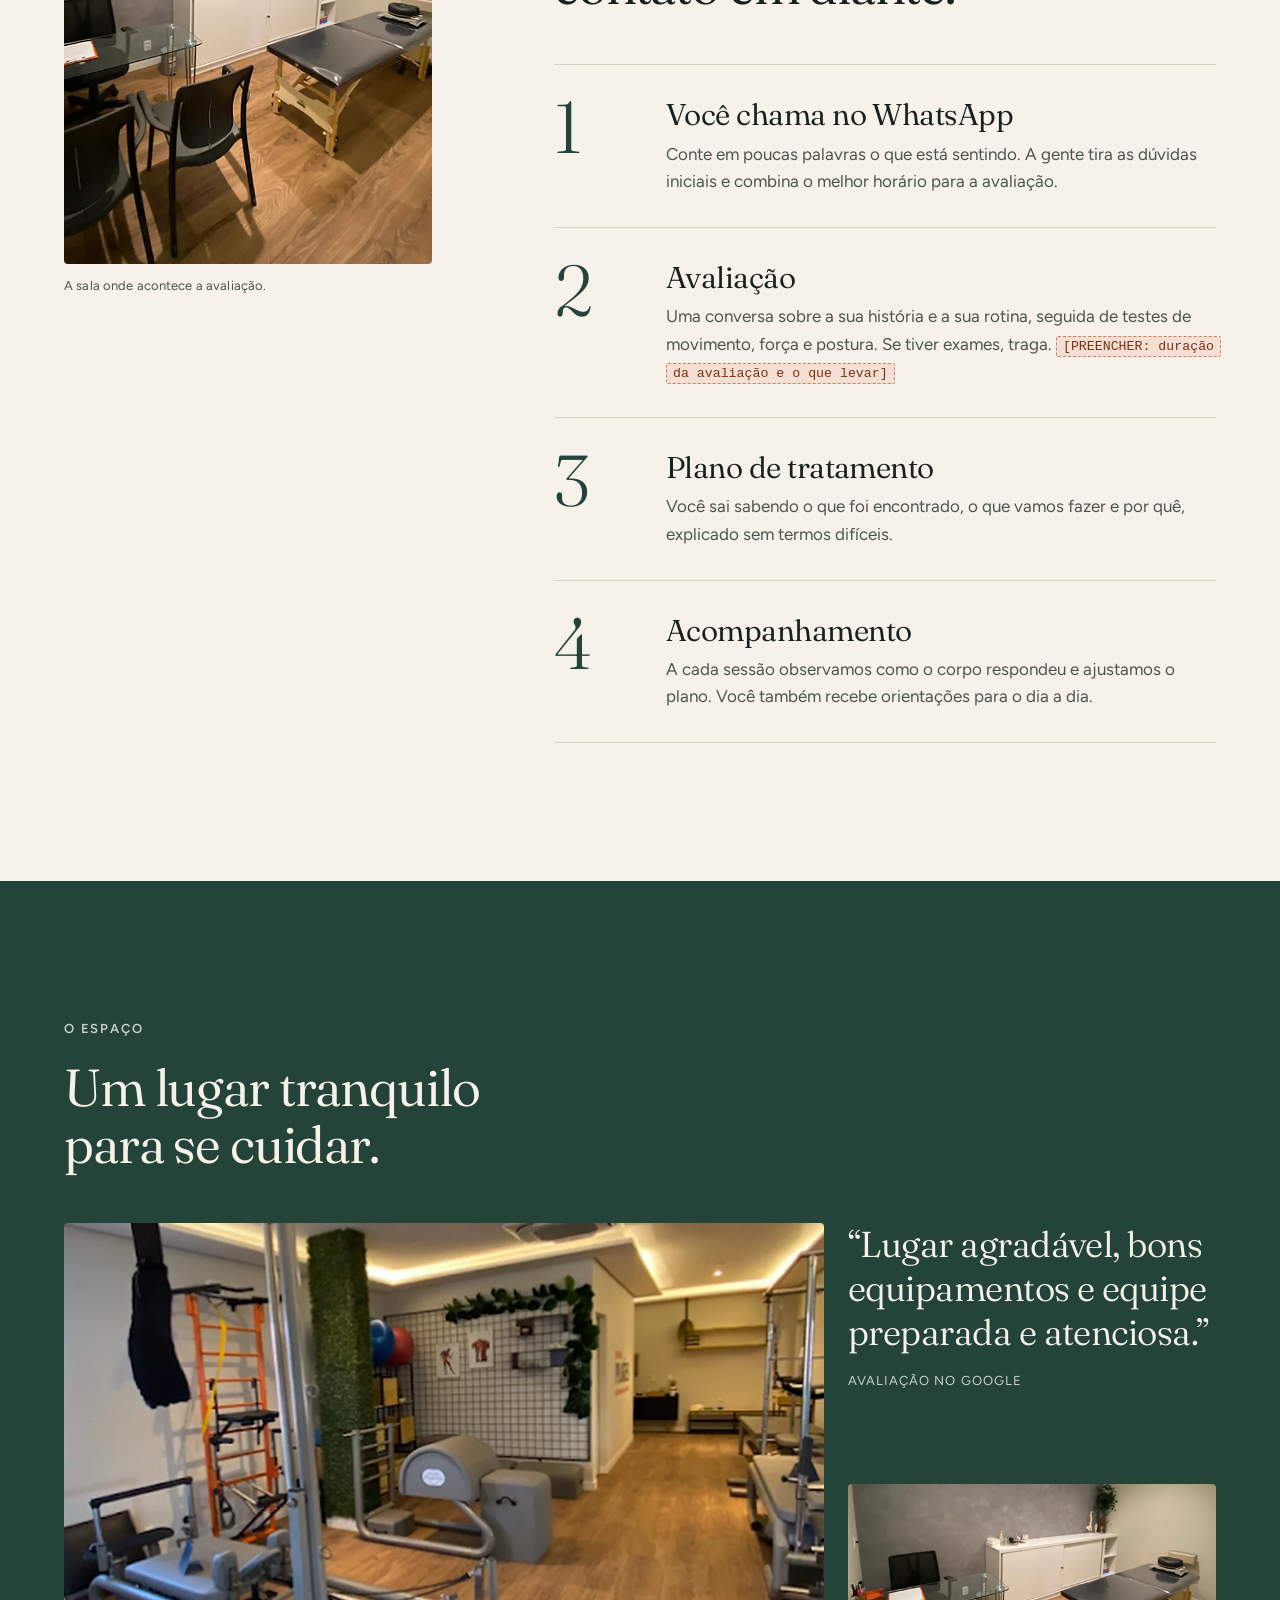
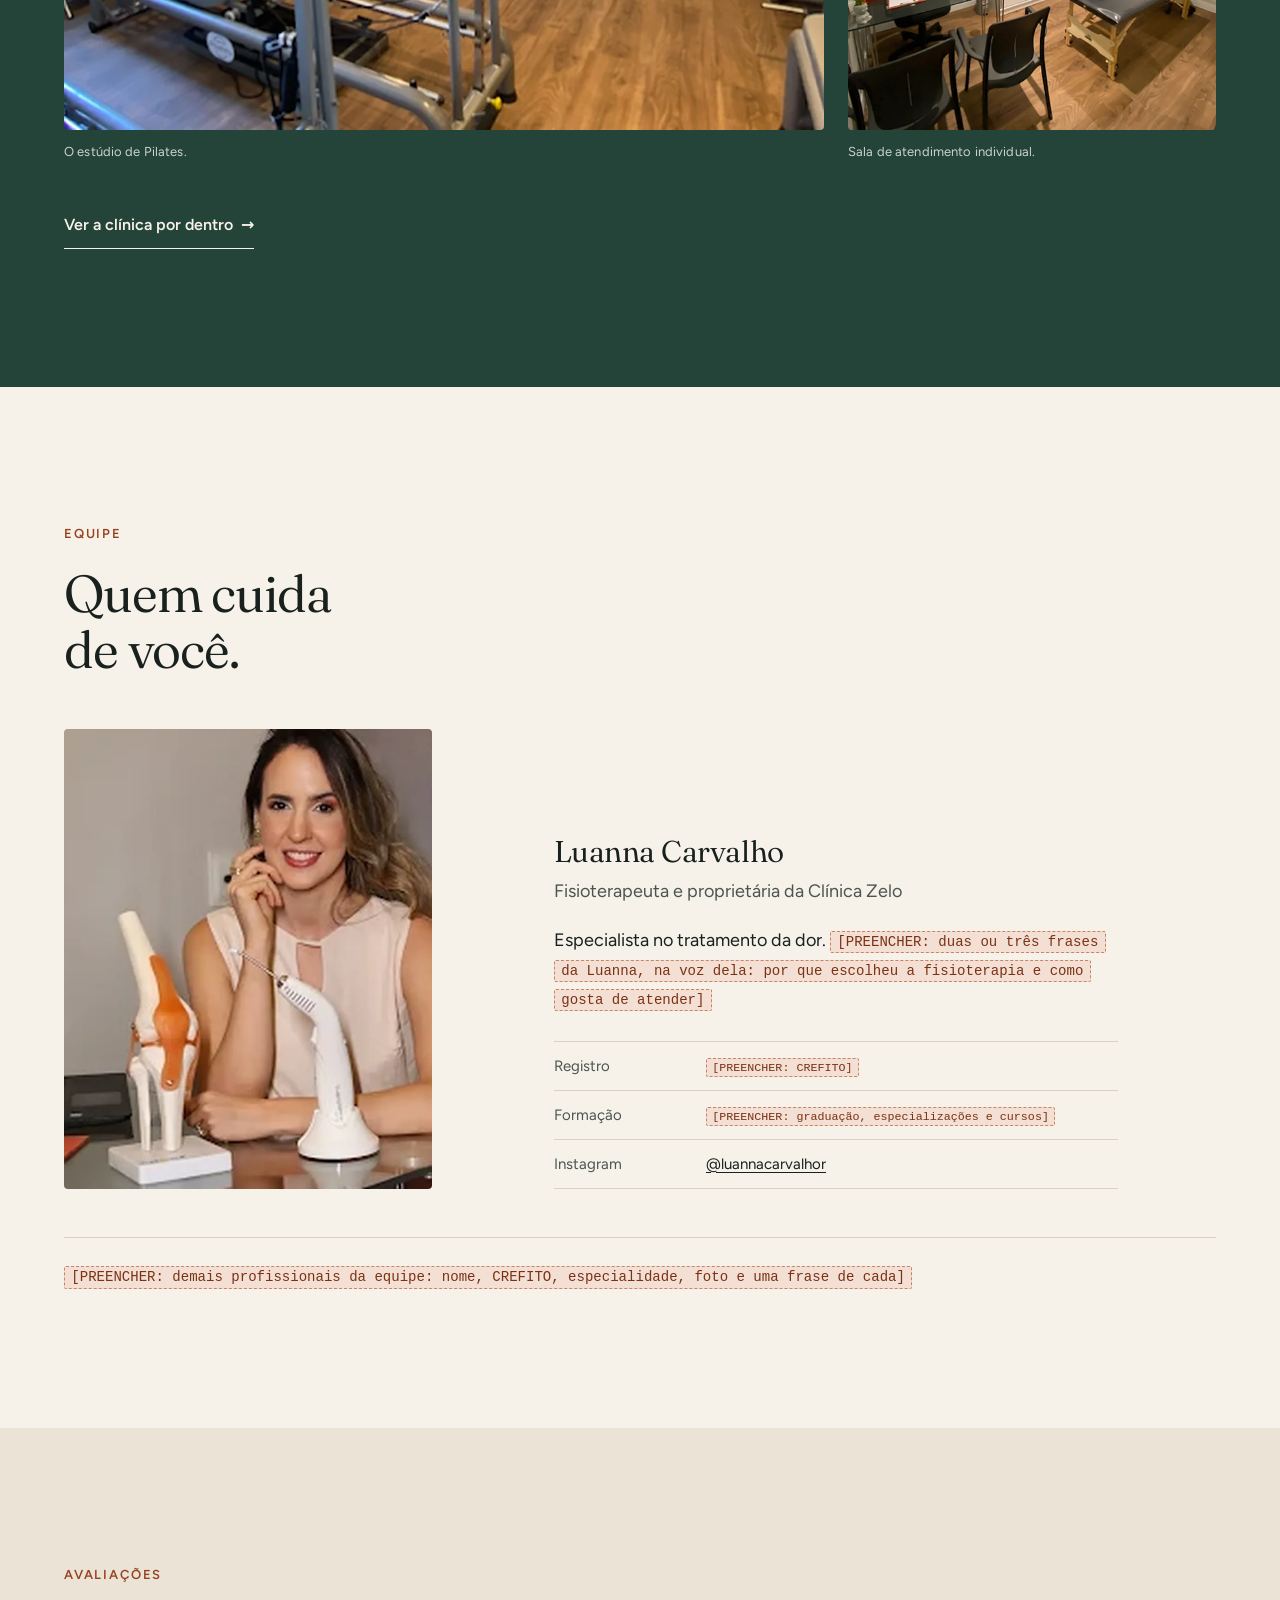
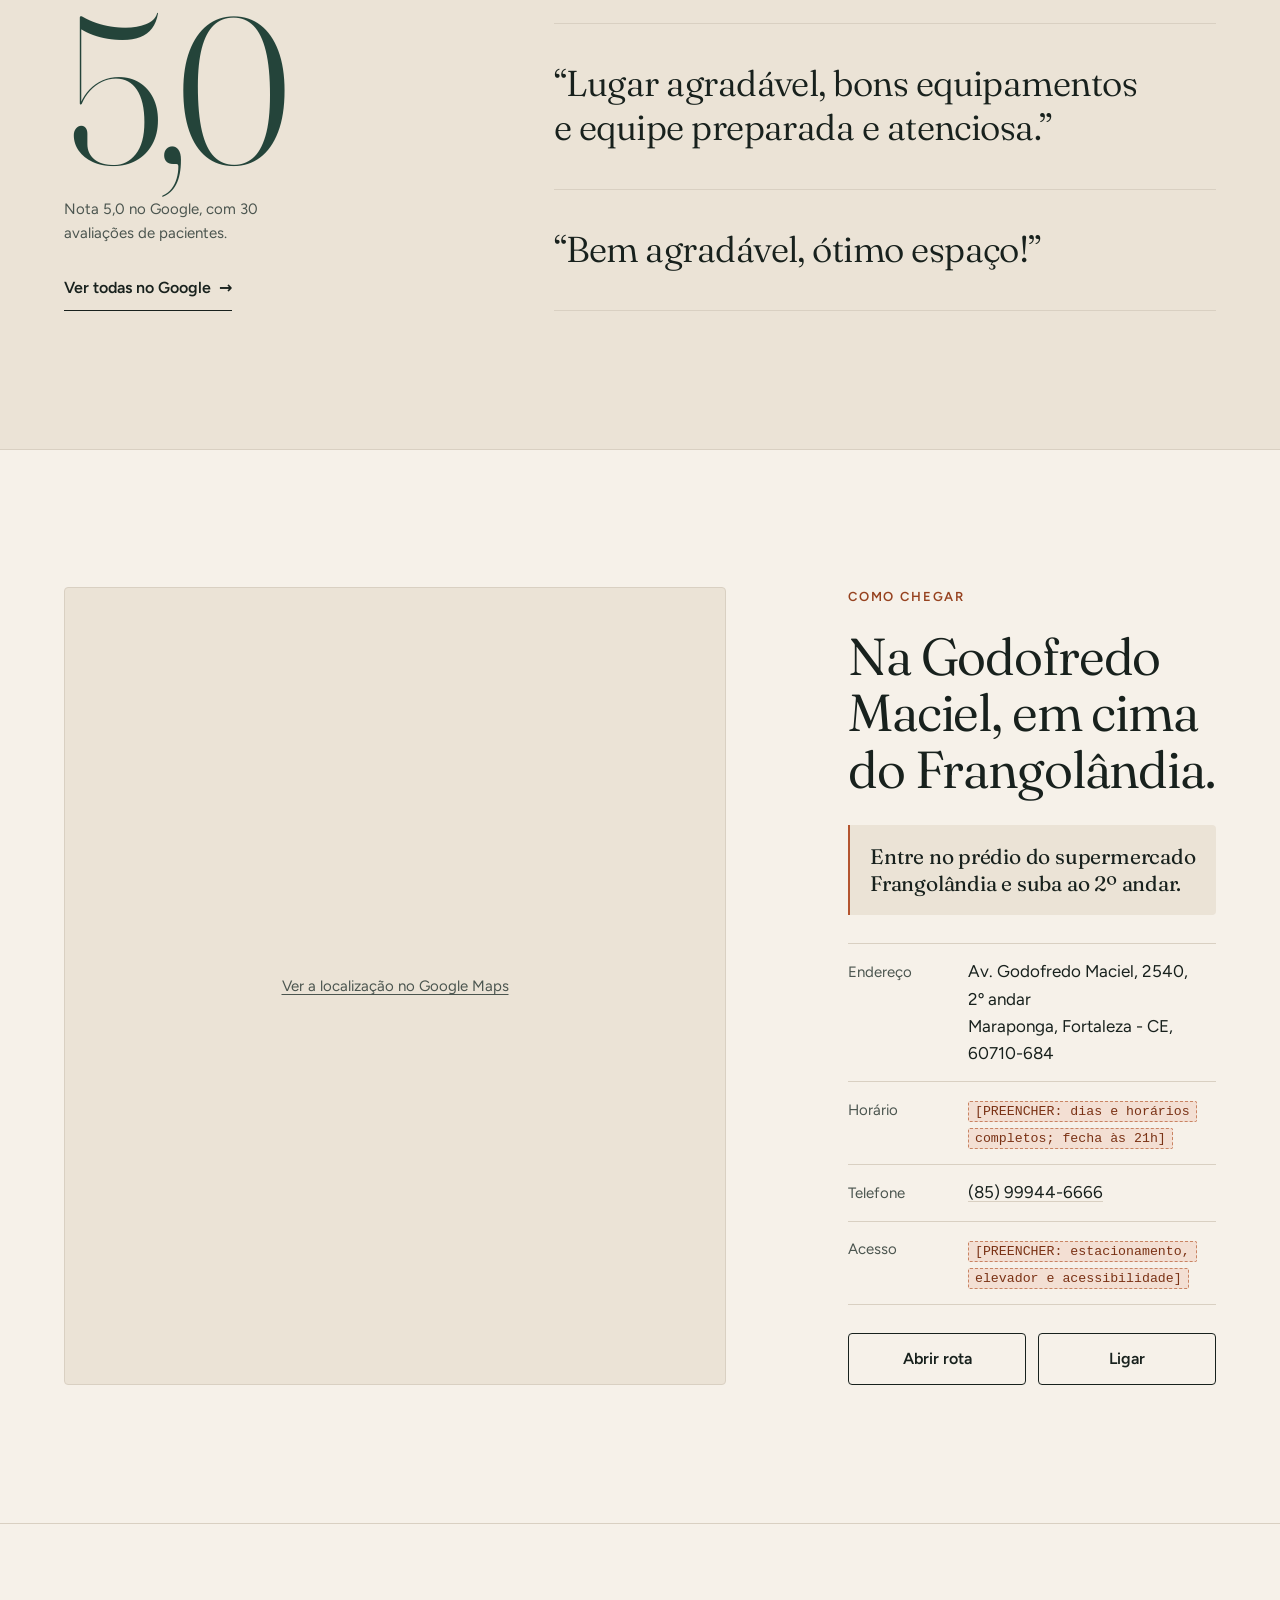
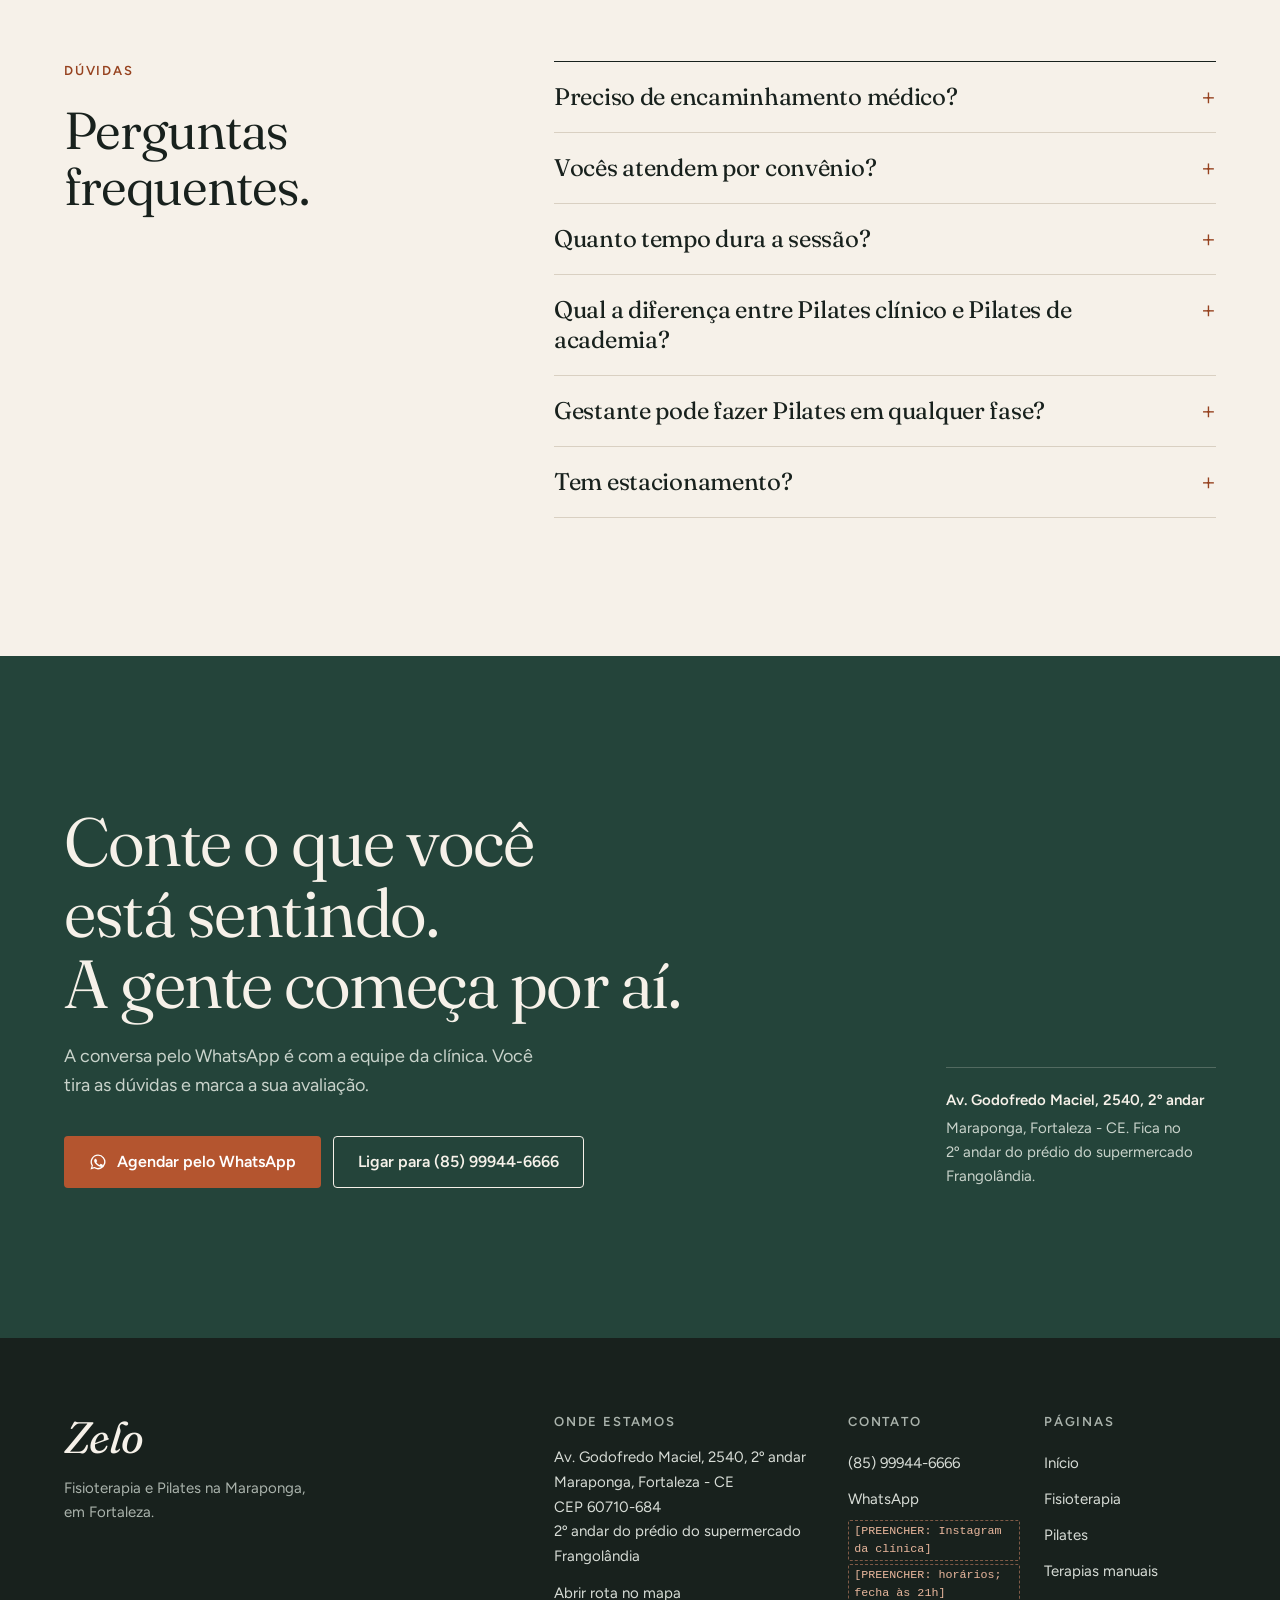
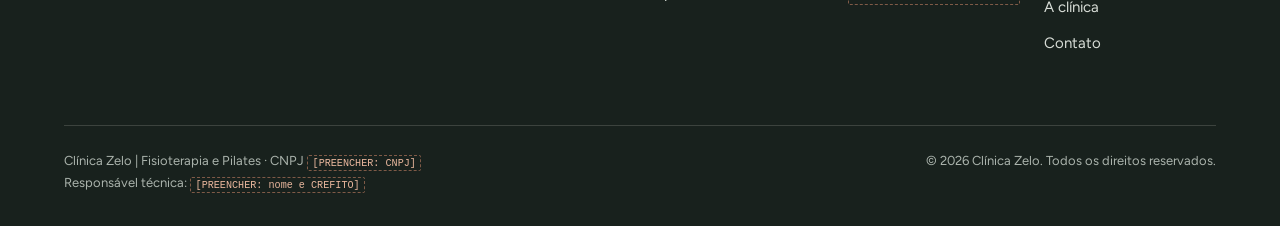
==== commit cfa114f7: "Corrige estrutura de pastas: CSS, JS, fontes e fotos em assets/ O envio pelo navegador colocou todos" ====
--- a/index.html
+++ b/index.html
@@ -6,14 +6,14 @@
 <title>Clínica Zelo | Fisioterapia e Pilates na Maraponga, Fortaleza</title>
 <meta name="description" content="Fisioterapia, Pilates clínico e terapias manuais na Maraponga, em Fortaleza. Nota 5,0 no Google. Agende sua avaliação pelo WhatsApp.">
 <meta name="theme-color" content="#f6f1e9">
-<link rel="canonical" href="https://SEU-DOMINIO.com.br/">
+<link rel="canonical" href="https://clinica-zelo.vercel.app/">
 <meta property="og:type" content="website">
 <meta property="og:locale" content="pt_BR">
 <meta property="og:site_name" content="Clínica Zelo | Fisioterapia e Pilates">
 <meta property="og:title" content="Clínica Zelo | Fisioterapia e Pilates na Maraponga, Fortaleza">
 <meta property="og:description" content="Fisioterapia, Pilates clínico e terapias manuais na Maraponga, em Fortaleza. Nota 5,0 no Google. Agende sua avaliação pelo WhatsApp.">
-<meta property="og:url" content="https://SEU-DOMINIO.com.br/">
-<meta property="og:image" content="https://SEU-DOMINIO.com.br/assets/img/pilates-orientado.jpg">
+<meta property="og:url" content="https://clinica-zelo.vercel.app/">
+<meta property="og:image" content="https://clinica-zelo.vercel.app/assets/img/pilates-orientado.jpg">
 <meta name="twitter:card" content="summary_large_image">
 <link rel="icon" href="favicon.svg" type="image/svg+xml">
 <link rel="preload" href="assets/fonts/fraunces-latin-opsz-normal.woff2" as="font" type="font/woff2" crossorigin>
@@ -25,8 +25,8 @@
   "@context": "https://schema.org",
   "@type": "Physiotherapy",
   "name": "Clínica Zelo | Fisioterapia e Pilates",
-  "image": "https://SEU-DOMINIO.com.br/assets/img/pilates-orientado.jpg",
-  "url": "https://SEU-DOMINIO.com.br/",
+  "image": "https://clinica-zelo.vercel.app/assets/img/pilates-orientado.jpg",
+  "url": "https://clinica-zelo.vercel.app/",
   "telephone": "+5585999446666",
   "address": {
     "@type": "PostalAddress",
--- a/assets/css/style.css
+++ b/assets/css/style.css
@@ -0,0 +1,639 @@
+/* ==========================================================================
+   Clínica Zelo — folha de estilo única
+   1. Tokens  2. Base  3. Tipografia  4. Layout  5. Componentes
+   6. Cabeçalho e menu  7. Seções da página inicial  8. Páginas internas
+   9. Rodapé e barra do celular  10. Movimento
+   ========================================================================== */
+
+/* 1. Tokens ---------------------------------------------------------------- */
+@font-face {
+  font-family: "Fraunces";
+  src: url("../fonts/fraunces-latin-opsz-normal.woff2") format("woff2-variations");
+  font-weight: 100 900;
+  font-style: normal;
+  font-display: swap;
+}
+@font-face {
+  font-family: "Fraunces";
+  src: url("../fonts/fraunces-latin-opsz-italic.woff2") format("woff2-variations");
+  font-weight: 100 900;
+  font-style: italic;
+  font-display: swap;
+}
+@font-face {
+  font-family: "Figtree";
+  src: url("../fonts/figtree-latin-wght-normal.woff2") format("woff2-variations");
+  font-weight: 300 900;
+  font-style: normal;
+  font-display: swap;
+}
+
+:root {
+  /* cor */
+  --bg: #f6f1e9;
+  --bg-alt: #ebe3d6;
+  --ink: #18211d;
+  --ink-soft: #4b554f;
+  --green: #24443a;
+  --green-deep: #1b352d;
+  --on-green: #f6f1e9;
+  --on-green-soft: #c9d3cb;
+  --accent: #b4552f;
+  --accent-dark: #96421f;
+  --line: #d9d0c2;
+  --line-on-green: rgba(246, 241, 233, 0.22);
+
+  /* tipografia */
+  --serif: "Fraunces", "Iowan Old Style", Georgia, serif;
+  --sans: "Figtree", "Segoe UI", system-ui, sans-serif;
+  --fs-body: 1.125rem;
+  --fs-small: 0.9375rem;
+  --fs-micro: 0.8125rem;
+  --fs-h1: clamp(2.5rem, 1.35rem + 4.9vw, 5rem);
+  --fs-h1-inner: clamp(2.375rem, 1.5rem + 3.7vw, 4.25rem);
+  --fs-h2: clamp(1.9375rem, 1.35rem + 2.5vw, 3.25rem);
+  --fs-h3: clamp(1.4375rem, 1.25rem + 0.8vw, 1.875rem);
+  --fs-lead: clamp(1.1875rem, 1.1rem + 0.4vw, 1.375rem);
+
+  /* espaço */
+  --gutter: clamp(1.25rem, 5vw, 4rem);
+  --gap: clamp(1rem, 2vw, 1.5rem);
+  --section: clamp(4.5rem, 3rem + 7vw, 9rem);
+  --radius: 4px;
+  --header-h: 5.25rem;
+  --ease: cubic-bezier(0.22, 0.61, 0.36, 1);
+}
+
+/* 2. Base ------------------------------------------------------------------ */
+*, *::before, *::after { box-sizing: border-box; }
+html { -webkit-text-size-adjust: 100%; scroll-behavior: smooth; scroll-padding-top: calc(var(--header-h) + 1rem); }
+body {
+  margin: 0;
+  background: var(--bg);
+  color: var(--ink);
+  font-family: var(--sans);
+  font-size: var(--fs-body);
+  line-height: 1.6;
+  -webkit-font-smoothing: antialiased;
+  text-rendering: optimizeLegibility;
+  overflow-x: clip;
+}
+img, picture, iframe { display: block; max-width: 100%; }
+img { height: auto; }
+a { color: inherit; text-decoration-thickness: 1px; text-underline-offset: 0.2em; }
+ul, ol { margin: 0; padding: 0; list-style: none; }
+h1, h2, h3, h4, p, figure, blockquote, dl, dd { margin: 0; }
+button { font: inherit; color: inherit; background: none; border: 0; padding: 0; cursor: pointer; }
+address { font-style: normal; }
+::selection { background: var(--green); color: var(--on-green); }
+:focus-visible { outline: 2px solid var(--accent); outline-offset: 3px; border-radius: 2px; }
+.on-green :focus-visible, .site-footer :focus-visible { outline-color: var(--on-green); }
+
+.skip {
+  position: absolute; left: var(--gutter); top: -4rem; z-index: 200;
+  background: var(--ink); color: var(--bg); padding: 0.75rem 1rem; border-radius: var(--radius);
+  text-decoration: none; font-size: var(--fs-small);
+}
+.skip:focus { top: 0.75rem; }
+.vh { position: absolute; width: 1px; height: 1px; overflow: hidden; clip-path: inset(50%); white-space: nowrap; }
+
+/* 3. Tipografia ------------------------------------------------------------ */
+h1, h2, h3, .serif {
+  font-family: var(--serif);
+  font-weight: 360;
+  font-optical-sizing: auto;
+  letter-spacing: -0.018em;
+  text-wrap: balance;
+}
+h1 { font-size: var(--fs-h1); line-height: 1.02; letter-spacing: -0.028em; }
+h2 { font-size: var(--fs-h2); line-height: 1.08; letter-spacing: -0.022em; }
+h3 { font-size: var(--fs-h3); line-height: 1.18; }
+h1 em, h2 em { font-style: italic; font-weight: 340; }
+p { text-wrap: pretty; max-width: 62ch; }
+.lead { font-size: var(--fs-lead); line-height: 1.5; color: var(--ink-soft); max-width: 46ch; }
+.eyebrow {
+  font-size: var(--fs-micro); font-weight: 600; letter-spacing: 0.14em; text-transform: uppercase;
+  color: var(--accent-dark); display: block; margin-bottom: 1.25rem;
+}
+.on-green .eyebrow { color: var(--on-green-soft); }
+.small { font-size: var(--fs-small); }
+.muted { color: var(--ink-soft); }
+
+/* 4. Layout ---------------------------------------------------------------- */
+.wrap { width: 100%; max-width: 85rem; margin-inline: auto; padding-inline: var(--gutter); }
+.grid { display: grid; grid-template-columns: repeat(12, minmax(0, 1fr)); column-gap: var(--gap); }
+.grid > * { grid-column: 1 / -1; }
+.section { padding-block: var(--section); }
+.section--alt { background: var(--bg-alt); }
+.section--line { border-top: 1px solid var(--line); }
+.on-green { background: var(--green); color: var(--on-green); }
+.on-green .muted, .on-green .lead { color: var(--on-green-soft); }
+
+/* 5. Componentes ----------------------------------------------------------- */
+.btn {
+  display: inline-flex; align-items: center; justify-content: center; gap: 0.625rem;
+  min-height: 3.25rem; padding: 0.875rem 1.5rem;
+  border-radius: var(--radius); border: 1px solid transparent;
+  font-size: 1rem; font-weight: 600; line-height: 1.2; text-decoration: none; text-align: center;
+  transition: background-color 0.2s var(--ease), color 0.2s var(--ease), border-color 0.2s var(--ease);
+}
+.btn--accent { background: var(--accent); color: #fff; }
+.btn--accent:hover { background: var(--accent-dark); }
+.btn--ghost { border-color: var(--ink); color: var(--ink); }
+.btn--ghost:hover { background: var(--ink); color: var(--bg); }
+.on-green .btn--ghost { border-color: var(--on-green); color: var(--on-green); }
+.on-green .btn--ghost:hover { background: var(--on-green); color: var(--green); }
+.btn--sm { min-height: 2.75rem; padding: 0.625rem 1.125rem; font-size: 0.9375rem; }
+.btn svg { width: 1.125rem; height: 1.125rem; flex: none; }
+
+.link {
+  display: inline-flex; align-items: baseline; gap: 0.5rem;
+  font-weight: 600; font-size: 1rem; text-decoration: none; color: var(--ink);
+  padding-block: 0.625rem; border-bottom: 1px solid currentColor;
+  transition: color 0.2s var(--ease), gap 0.2s var(--ease);
+}
+.link::after { content: "\2192"; font-family: var(--sans); transition: transform 0.2s var(--ease); }
+.link:hover { color: var(--accent-dark); }
+.link:hover::after { transform: translateX(4px); }
+.on-green .link { color: var(--on-green); }
+.on-green .link:hover { color: #fff; }
+
+.fill {
+  display: inline; font-family: ui-monospace, "SF Mono", Menlo, Consolas, monospace;
+  font-size: 0.78em; line-height: 1.5; letter-spacing: 0;
+  background: #f3dfd3; color: #7a3215; padding: 0.15em 0.45em; border-radius: 2px;
+  border: 1px dashed #c98463; -webkit-box-decoration-break: clone; box-decoration-break: clone;
+}
+
+.figure img { width: 100%; border-radius: var(--radius); background: var(--bg-alt); }
+.figure figcaption, .caption { margin-top: 0.75rem; font-size: var(--fs-micro); color: var(--ink-soft); letter-spacing: 0.01em; }
+.on-green .figure figcaption { color: var(--on-green-soft); }
+.ratio-p img { aspect-ratio: 4 / 5; object-fit: cover; }
+.ratio-l img { aspect-ratio: 3 / 2; object-fit: cover; }
+
+.ph {
+  display: flex; flex-direction: column; justify-content: flex-end; gap: 0.5rem;
+  padding: 1.25rem; border-radius: var(--radius);
+  background: var(--bg-alt); border: 1px dashed #b9ad9a; color: var(--ink-soft);
+  font-size: var(--fs-small); line-height: 1.45;
+}
+.section--alt .ph { background: var(--bg); }
+.ph b { font-size: var(--fs-micro); font-weight: 600; letter-spacing: 0.12em; text-transform: uppercase; color: var(--accent-dark); }
+.ph--p { aspect-ratio: 4 / 5; }
+.ph--l { aspect-ratio: 3 / 2; }
+
+/* lista em linha com pontos; o ponto que cairia no início de uma linha fica fora do recorte */
+.tags { display: flex; flex-wrap: wrap; row-gap: 0.375rem; margin-left: -1.375rem; clip-path: inset(0 0 0 1.375rem); font-size: var(--fs-small); color: var(--ink-soft); }
+.tags li { position: relative; padding-left: 1.375rem; }
+.tags li::before { content: ""; position: absolute; left: 0.625rem; top: 0.72em; width: 3px; height: 3px; border-radius: 50%; background: currentColor; opacity: 0.6; }
+
+/* 6. Cabeçalho e menu ------------------------------------------------------ */
+.site-header {
+  position: sticky; top: 0; z-index: 100; background: var(--bg);
+  border-bottom: 1px solid transparent;
+  transition: border-color 0.25s var(--ease);
+}
+.site-header.is-stuck { border-bottom-color: var(--line); }
+.header-in {
+  display: flex; align-items: center; justify-content: space-between; gap: 1.5rem;
+  height: var(--header-h); transition: height 0.25s var(--ease);
+}
+.is-stuck .header-in { height: 4rem; }
+.brand { display: inline-flex; align-items: baseline; gap: 0.75rem; text-decoration: none; min-height: 2.75rem; }
+.brand-mark { font-family: var(--serif); font-style: italic; font-weight: 400; font-size: 1.875rem; line-height: 1; letter-spacing: -0.02em; color: var(--green); }
+.brand-sub { font-size: 0.6875rem; font-weight: 600; letter-spacing: 0.16em; text-transform: uppercase; color: var(--ink-soft); }
+.nav { display: none; }
+.nav ul { display: flex; gap: clamp(1.25rem, 2.2vw, 2.25rem); }
+.nav a {
+  display: inline-flex; align-items: center; min-height: 2.75rem;
+  font-size: 0.9375rem; font-weight: 500; text-decoration: none; color: var(--ink);
+  background: linear-gradient(currentColor, currentColor) 0 calc(100% - 0.5rem) / 0 1px no-repeat;
+  transition: background-size 0.25s var(--ease), color 0.2s var(--ease);
+}
+.nav a:hover, .nav a[aria-current="page"] { background-size: 100% 1px; }
+.nav a[aria-current="page"] { color: var(--green); }
+.header-cta { display: none; }
+.menu-btn {
+  display: inline-flex; align-items: center; gap: 0.625rem; min-height: 2.75rem; padding-inline: 0.25rem;
+  font-size: 0.9375rem; font-weight: 600;
+}
+.menu-btn i { position: relative; width: 1.375rem; height: 0.5rem; display: block; }
+.menu-btn i::before, .menu-btn i::after {
+  content: ""; position: absolute; left: 0; right: 0; height: 1.5px; background: currentColor;
+  transition: transform 0.25s var(--ease), top 0.25s var(--ease);
+}
+.menu-btn i::before { top: 0; }
+.menu-btn i::after { top: calc(100% - 1.5px); }
+.menu-btn[aria-expanded="true"] i::before { top: calc(50% - 0.75px); transform: rotate(45deg); }
+.menu-btn[aria-expanded="true"] i::after { top: calc(50% - 0.75px); transform: rotate(-45deg); }
+
+.menu {
+  position: fixed; inset: 0; z-index: 90; background: var(--bg);
+  padding: calc(var(--header-h) + 1.5rem) var(--gutter) 2rem;
+  display: flex; flex-direction: column; justify-content: space-between; gap: 2rem; overflow-y: auto;
+  opacity: 0; visibility: hidden; transition: opacity 0.25s var(--ease), visibility 0.25s;
+}
+.menu.is-open { opacity: 1; visibility: visible; }
+.menu-links li { border-bottom: 1px solid var(--line); }
+.menu-links li:first-child { border-top: 1px solid var(--line); }
+.menu-links a {
+  display: flex; align-items: baseline; justify-content: space-between; padding-block: 0.9375rem;
+  font-family: var(--serif); font-size: 1.875rem; font-weight: 360; letter-spacing: -0.02em; line-height: 1.1; text-decoration: none;
+}
+.menu-links a[aria-current="page"] { color: var(--green); font-style: italic; }
+.menu-foot { display: grid; gap: 1rem; font-size: var(--fs-small); color: var(--ink-soft); }
+.menu-foot .btn { width: 100%; }
+body.menu-open { overflow: hidden; }
+
+@media (min-width: 64rem) {
+  .nav, .header-cta { display: flex; }
+  .menu-btn, .menu { display: none; }
+}
+
+/* 7. Página inicial -------------------------------------------------------- */
+
+/* Hero */
+.hero { padding-block: clamp(2rem, 4vw, 4.5rem) var(--section); }
+.hero-text { display: flex; flex-direction: column; }
+.hero h1 { max-width: 13ch; }
+.hero .lead { margin-top: clamp(1.25rem, 2.2vw, 2rem); }
+.hero-actions { display: flex; flex-wrap: wrap; align-items: center; gap: 0.75rem 1.75rem; margin-top: clamp(1.75rem, 3vw, 2.5rem); }
+.hero-actions .btn { flex: 1 1 100%; }
+.hero-facts {
+  display: grid; grid-template-columns: 1fr 1fr; gap: 1.25rem var(--gap);
+  margin-top: clamp(2.25rem, 4vw, 3.5rem); padding-top: 1.25rem; border-top: 1px solid var(--line);
+  font-size: var(--fs-small); line-height: 1.4;
+}
+.hero-facts dt { font-size: var(--fs-micro); color: var(--ink-soft); margin-bottom: 0.25rem; }
+.hero-facts dd { font-weight: 600; }
+.hero-facts div:last-child { grid-column: 1 / -1; }
+.hero-media { margin-top: 2.5rem; }
+@media (min-width: 36rem) {
+  .hero-actions .btn { flex: 0 0 auto; }
+  .hero-facts { grid-template-columns: repeat(3, auto); justify-content: start; column-gap: clamp(2rem, 4vw, 3.5rem); }
+  .hero-facts div:last-child { grid-column: auto; }
+}
+@media (min-width: 56rem) {
+  .hero-text { grid-column: 1 / span 7; padding-top: clamp(1rem, 3vw, 3.5rem); }
+  .hero-media { grid-column: 9 / -1; margin-top: 0; }
+}
+@media (min-width: 75rem) {
+  .hero-media { grid-column: 8 / -1; padding-left: calc(var(--gap) * 2); }
+}
+
+/* O que traz você aqui */
+.reasons-head h2 { max-width: 11ch; }
+.reasons-head p { margin-top: 1.25rem; color: var(--ink-soft); max-width: 34ch; }
+.reasons-list { margin-top: 2.5rem; border-top: 1px solid var(--ink); }
+.reason { border-bottom: 1px solid var(--line); }
+.reason a {
+  display: grid; grid-template-columns: 1fr auto; align-items: baseline; gap: 0.25rem 1.5rem;
+  padding-block: clamp(1.125rem, 2vw, 1.625rem); text-decoration: none;
+}
+.reason h3 { transition: color 0.2s var(--ease), transform 0.3s var(--ease); }
+.reason p { grid-column: 1; font-size: var(--fs-small); color: var(--ink-soft); max-width: 48ch; }
+.reason .to {
+  grid-column: 2; grid-row: 1; font-size: var(--fs-micro); font-weight: 600; letter-spacing: 0.1em; text-transform: uppercase;
+  color: var(--ink-soft); white-space: nowrap; transition: color 0.2s var(--ease);
+}
+.reason .to::after { content: " \2192"; display: inline-block; margin-left: 0.375rem; transition: transform 0.2s var(--ease); }
+.reason a:hover h3 { color: var(--green); transform: translateX(6px); }
+.reason a:hover .to { color: var(--accent-dark); }
+.reason a:hover .to::after { transform: translateX(4px); }
+@media (max-width: 35.99rem) { .reason .to { font-size: 0; } .reason .to::after { font-size: 1.125rem; margin: 0; } }
+@media (min-width: 56rem) {
+  .reasons-head { grid-column: 1 / span 4; align-self: start; position: sticky; top: calc(var(--header-h) + 2rem); }
+  .reasons-list { grid-column: 6 / -1; margin-top: 0; }
+  .reason a { grid-template-columns: minmax(0, 5fr) minmax(0, 6fr) 10.5rem; }
+  .reason .to { text-align: right; }
+  .reason p { grid-column: 2; }
+  .reason .to { grid-column: 3; }
+}
+
+/* Três frentes */
+.fronts-intro h2 { max-width: 16ch; }
+.front { margin-top: clamp(3.5rem, 7vw, 7rem); align-items: center; row-gap: 1.75rem; }
+.front-n { font-family: var(--serif); font-style: italic; font-size: 1.0625rem; color: var(--accent-dark); display: block; margin-bottom: 0.875rem; }
+.front p { margin-top: 1.125rem; color: var(--ink-soft); }
+.front .tags { margin-top: 1.5rem; padding-top: 1.25rem; border-top: 1px solid var(--line); }
+.front .link { margin-top: 1.5rem; }
+@media (min-width: 56rem) {
+  .front--a .front-media { grid-column: 1 / span 7; }
+  .front--a .front-body { grid-column: 9 / -1; }
+  .front--b .front-media { grid-column: 8 / span 4; order: 2; }
+  .front--b .front-body { grid-column: 2 / span 5; }
+  .front--c .front-media { grid-column: 2 / span 5; }
+  .front--c .front-body { grid-column: 8 / span 5; }
+}
+
+/* Primeira visita */
+.visit-media { margin-bottom: 2.5rem; }
+.visit h2 { max-width: 14ch; }
+.steps { margin-top: clamp(2rem, 4vw, 3.25rem); counter-reset: step; }
+.step {
+  display: grid; grid-template-columns: clamp(3.25rem, 9vw, 5.5rem) 1fr; gap: 0 var(--gap);
+  padding-block: clamp(1.25rem, 2.5vw, 2rem); border-top: 1px solid var(--line); counter-increment: step;
+}
+.step:last-child { border-bottom: 1px solid var(--line); }
+.step::before {
+  content: counter(step); font-family: var(--serif); font-weight: 300; font-size: clamp(2.75rem, 6vw, 4.5rem);
+  line-height: 0.85; letter-spacing: -0.04em; color: var(--green);
+}
+.step p { margin-top: 0.5rem; color: var(--ink-soft); font-size: 1.0625rem; }
+@media (min-width: 56rem) {
+  .visit-media { grid-column: 1 / span 4; margin-bottom: 0; align-self: start; position: sticky; top: calc(var(--header-h) + 2rem); }
+  .visit-body { grid-column: 6 / -1; }
+}
+
+/* O espaço */
+.space-head { margin-bottom: clamp(2rem, 4vw, 3.5rem); }
+.space-head h2 { max-width: 15ch; }
+.space-quote { margin-block: 2.5rem; }
+.quote { font-family: var(--serif); font-weight: 340; font-size: clamp(1.5rem, 1.2rem + 1.4vw, 2.25rem); line-height: 1.22; letter-spacing: -0.015em; text-wrap: balance; }
+.quote::before { content: "\201C"; }
+.quote::after { content: "\201D"; }
+.quote-src { display: block; margin-top: 1rem; font-size: var(--fs-micro); letter-spacing: 0.08em; text-transform: uppercase; color: var(--ink-soft); }
+.on-green .quote-src { color: var(--on-green-soft); }
+.space-b { margin-top: var(--gap); }
+@media (min-width: 56rem) {
+  .space-head { grid-column: 1 / span 6; }
+  .space-a { grid-column: 1 / span 8; }
+  .space-side { grid-column: 9 / -1; display: flex; flex-direction: column; justify-content: space-between; }
+  .space-quote { margin-block: 0 2rem; }
+  .space-b { margin-top: 0; }
+}
+
+/* Equipe */
+.team-head h2 { max-width: 14ch; }
+.person { margin-top: clamp(2rem, 4vw, 3.5rem); row-gap: 1.75rem; align-items: end; }
+.person-role { margin-top: 0.5rem; color: var(--ink-soft); }
+.person-body p + p { margin-top: 1rem; }
+.person-meta { margin-top: 1.75rem; border-top: 1px solid var(--line); font-size: var(--fs-small); }
+.person-meta div { display: grid; grid-template-columns: 8.5rem 1fr; gap: 1rem; padding-block: 0.75rem; border-bottom: 1px solid var(--line); }
+.person-meta dt { color: var(--ink-soft); }
+.team-more { max-width: none; margin-top: clamp(2rem, 4vw, 3rem); padding-top: 1.5rem; border-top: 1px solid var(--line); }
+@media (min-width: 56rem) {
+  .person-media { grid-column: 1 / span 4; }
+  .person-body { grid-column: 6 / span 6; }
+}
+
+/* Avaliações */
+.score { font-family: var(--serif); font-weight: 300; font-size: clamp(6rem, 3rem + 13vw, 13rem); line-height: 0.8; letter-spacing: -0.05em; color: var(--green); }
+.score-label { margin-top: 1.5rem; font-size: var(--fs-small); color: var(--ink-soft); max-width: 22ch; }
+.reviews-head .link { margin-top: 1.25rem; }
+.reviews-list { margin-top: 3rem; }
+.reviews-list li { padding-block: clamp(1.5rem, 3vw, 2.5rem); border-top: 1px solid var(--line); }
+.reviews-list li:last-child { border-bottom: 1px solid var(--line); }
+@media (min-width: 56rem) {
+  .reviews-head { grid-column: 1 / span 4; }
+  .reviews-list { grid-column: 6 / -1; margin-top: 0; align-self: end; }
+}
+
+/* Como chegar */
+.map { border-radius: var(--radius); overflow: hidden; background: var(--bg-alt); border: 1px solid var(--line); aspect-ratio: 4 / 3; }
+.map { position: relative; }
+.map iframe { position: relative; width: 100%; height: 100%; border: 0; }
+.map-alt { position: absolute; inset: 0; display: grid; place-items: center; padding: 1.5rem; text-align: center; font-size: var(--fs-small); color: var(--ink-soft); }
+.nw { white-space: nowrap; }
+.where-body { margin-top: 2.5rem; }
+.where-ref {
+  margin-top: 1.75rem; padding: 1.125rem 1.25rem; border-left: 2px solid var(--accent);
+  background: var(--bg-alt); border-radius: 0 var(--radius) var(--radius) 0;
+  font-family: var(--serif); font-size: 1.3125rem; line-height: 1.3; letter-spacing: -0.01em;
+}
+.section--alt .where-ref { background: var(--bg); }
+.info { margin-top: 1.75rem; border-top: 1px solid var(--line); font-size: 1.0625rem; }
+.info div { display: grid; grid-template-columns: 6.5rem 1fr; gap: 1rem; padding-block: 0.875rem; border-bottom: 1px solid var(--line); }
+.info dt { font-size: var(--fs-small); color: var(--ink-soft); padding-top: 0.1em; }
+.info a { text-decoration: underline; text-decoration-color: var(--line); }
+.info a:hover { text-decoration-color: currentColor; }
+.where-actions { display: flex; flex-wrap: wrap; gap: 0.75rem; margin-top: 1.75rem; }
+.where-actions .btn { flex: 1 1 10rem; }
+@media (min-width: 56rem) {
+  .where-map { grid-column: 1 / span 7; }
+  .where-body { grid-column: 9 / -1; margin-top: 0; }
+  .map { aspect-ratio: auto; height: 100%; min-height: 30rem; }
+}
+
+/* FAQ */
+.faq-head h2 { max-width: 10ch; }
+.faq-list { margin-top: 2.5rem; border-top: 1px solid var(--ink); }
+.faq-list details { border-bottom: 1px solid var(--line); }
+.faq-list summary {
+  display: flex; align-items: baseline; justify-content: space-between; gap: 1.5rem; cursor: pointer; list-style: none;
+  padding-block: 1.25rem; font-family: var(--serif); font-size: clamp(1.25rem, 1.1rem + 0.6vw, 1.5rem); line-height: 1.25; letter-spacing: -0.012em;
+}
+.faq-list summary::-webkit-details-marker { display: none; }
+.faq-list summary::after {
+  content: "+"; font-family: var(--sans); font-weight: 300; font-size: 1.5rem; line-height: 1; color: var(--accent-dark);
+  transition: transform 0.25s var(--ease); flex: none;
+}
+.faq-list details[open] summary::after { transform: rotate(45deg); }
+.faq-list summary:hover { color: var(--green); }
+.faq-list .answer { padding: 0 0 1.5rem; color: var(--ink-soft); max-width: 58ch; }
+.faq-list .answer p + p { margin-top: 0.75rem; }
+@media (min-width: 56rem) {
+  .faq-head { grid-column: 1 / span 4; }
+  .faq-list { grid-column: 6 / -1; margin-top: 0; }
+}
+
+/* Chamada final */
+.cta { padding-block: clamp(4.5rem, 3rem + 8vw, 10rem); }
+.cta h2 { font-size: clamp(2.25rem, 1.4rem + 3.8vw, 4.25rem); line-height: 1.04; max-width: 17ch; }
+.cta h2 span { display: block; }
+.cta p { margin-top: 1.5rem; color: var(--on-green-soft); max-width: 40ch; }
+.cta-actions { display: flex; flex-wrap: wrap; gap: 0.75rem; margin-top: 2.25rem; }
+.cta-actions .btn { flex: 1 1 100%; }
+@media (min-width: 36rem) { .cta-actions .btn { flex: 0 0 auto; } }
+@media (min-width: 56rem) {
+  .cta-main { grid-column: 1 / span 8; }
+  .cta-side { grid-column: 10 / -1; align-self: end; }
+}
+.cta-side { margin-top: 3rem; font-size: var(--fs-small); color: var(--on-green-soft); border-top: 1px solid var(--line-on-green); padding-top: 1.25rem; }
+.cta-side strong { display: block; color: var(--on-green); font-weight: 600; margin-bottom: 0.25rem; }
+
+/* 8. Páginas internas ------------------------------------------------------ */
+.page-hero { padding-block: clamp(2rem, 4vw, 4rem) clamp(3.5rem, 6vw, 6.5rem); }
+.page-hero h1 { font-size: var(--fs-h1-inner); line-height: 1.04; max-width: 16ch; }
+.page-hero .lead { margin-top: 1.5rem; }
+.page-hero .btn { margin-top: 2rem; }
+.page-hero-media { margin-top: 2.5rem; }
+.crumbs { display: flex; gap: 0.5rem; font-size: var(--fs-micro); color: var(--ink-soft); margin-bottom: clamp(1.5rem, 3vw, 2.75rem); }
+.crumbs a { text-decoration: none; display: inline-flex; align-items: center; min-height: 2.75rem; }
+.crumbs a:hover { text-decoration: underline; }
+.crumbs span { display: inline-flex; align-items: center; min-height: 2.75rem; }
+@media (min-width: 56rem) {
+  .page-hero--l .page-hero-text { grid-column: 1 / span 6; align-self: end; }
+  .page-hero--l .page-hero-media { grid-column: 8 / -1; margin-top: 0; }
+  .page-hero--p .page-hero-text { grid-column: 1 / span 7; align-self: center; }
+  .page-hero--p .page-hero-media { grid-column: 9 / -1; margin-top: 0; }
+  .page-hero--text .page-hero-text { grid-column: 1 / span 8; }
+  .page-hero--text .page-hero-aside { grid-column: 10 / -1; align-self: end; }
+}
+.page-hero-aside { margin-top: 2.5rem; font-size: var(--fs-small); color: var(--ink-soft); border-top: 1px solid var(--line); padding-top: 1rem; }
+
+/* índice de âncoras */
+.toc { border-block: 1px solid var(--line); }
+.toc ul { display: flex; gap: 0.25rem 1.75rem; overflow-x: auto; scrollbar-width: none; padding-block: 0.25rem; margin-inline: calc(var(--gutter) * -1); padding-inline: var(--gutter); }
+.toc ul::-webkit-scrollbar { display: none; }
+.toc a { display: inline-flex; align-items: center; min-height: 3rem; white-space: nowrap; font-size: var(--fs-small); font-weight: 500; text-decoration: none; color: var(--ink-soft); }
+.toc a:hover { color: var(--ink); }
+
+/* modalidade */
+.mod { padding-block: clamp(2.75rem, 5vw, 5rem); border-bottom: 1px solid var(--line); row-gap: 1.75rem; }
+.mod:last-of-type { border-bottom: 0; }
+.mod-n { font-family: var(--serif); font-style: italic; font-size: 1.0625rem; color: var(--accent-dark); display: block; margin-bottom: 0.75rem; }
+.mod-head p { margin-top: 1rem; color: var(--ink-soft); max-width: 36ch; }
+.mod-head .link { margin-top: 1.25rem; }
+.mod-dl div { padding-block: 1.125rem; border-top: 1px solid var(--line); }
+.mod-dl div:first-child { border-top: 0; padding-top: 0; }
+.mod-dl dt { font-size: var(--fs-micro); font-weight: 600; letter-spacing: 0.12em; text-transform: uppercase; color: var(--ink-soft); margin-bottom: 0.5rem; }
+.mod-dl dd { max-width: 58ch; }
+@media (min-width: 56rem) {
+  .mod-head { grid-column: 1 / span 5; }
+  .mod-body { grid-column: 7 / -1; }
+  .mod-dl div { display: grid; grid-template-columns: 9.5rem 1fr; gap: var(--gap); }
+  .mod-dl dt { margin: 0; padding-top: 0.35em; }
+}
+
+/* condições */
+.conds-head h2 { max-width: 14ch; }
+.conds { margin-top: 2.5rem; display: grid; gap: 0 calc(var(--gap) * 2); border-top: 1px solid var(--ink); }
+.cond { padding-block: 1.75rem; border-bottom: 1px solid var(--line); }
+.cond p { margin-top: 0.75rem; color: var(--ink-soft); font-size: 1.0625rem; }
+@media (min-width: 48rem) { .conds { grid-template-columns: 1fr 1fr; } }
+@media (min-width: 56rem) {
+  .conds-head { grid-column: 1 / span 4; }
+  .conds { grid-column: 5 / -1; margin-top: 0; }
+}
+
+/* recursos (duas fotos) */
+.res-head { margin-bottom: clamp(2rem, 4vw, 3rem); }
+.res { margin-bottom: 2.5rem; }
+.res h3 { margin-top: 1.25rem; }
+.res p { margin-top: 0.625rem; color: var(--ink-soft); font-size: 1.0625rem; }
+@media (min-width: 48rem) {
+  .res-head { grid-column: 1 / span 7; }
+  .res { grid-column: span 6; margin-bottom: 0; }
+  .res + .res { margin-top: clamp(2rem, 5vw, 5rem); }
+}
+@media (min-width: 64rem) {
+  .res:nth-of-type(1) { grid-column: 1 / span 6; }
+  .res:nth-of-type(2) { grid-column: 8 / span 5; }
+}
+
+/* bloco comparativo (Pilates) */
+.versus h2 { max-width: 16ch; }
+.versus-cols { margin-top: 2.5rem; display: grid; gap: 0; }
+.versus-cols > div { padding-block: 1.5rem; border-top: 1px solid var(--line-on-green); }
+.versus-cols p { margin-top: 0.75rem; color: var(--on-green-soft); font-size: 1.0625rem; }
+@media (min-width: 56rem) {
+  .versus-head { grid-column: 1 / span 5; }
+  .versus-cols { grid-column: 7 / -1; margin-top: 0; grid-template-columns: 1fr 1fr; column-gap: calc(var(--gap) * 2); }
+}
+
+/* dupla de retratos (Pilates) */
+.duo { row-gap: var(--gap); }
+.duo-a { grid-column: 1 / -1; }
+.duo-text { margin-top: 1.5rem; }
+.duo-text p { margin-top: 1rem; color: var(--ink-soft); }
+@media (min-width: 56rem) {
+  .duo-text { grid-column: 2 / span 5; margin-top: 0; align-self: center; order: -1; }
+  .duo-a { grid-column: 8 / span 4; }
+}
+
+/* faixa larga com foto */
+.band-media { margin-bottom: 2rem; }
+.band-body p { margin-top: 1rem; color: var(--ink-soft); }
+@media (min-width: 56rem) {
+  .band-media { grid-column: 1 / span 7; margin-bottom: 0; }
+  .band-body { grid-column: 9 / -1; align-self: end; }
+}
+
+/* texto corrido em duas colunas (A clínica) */
+.prose h2 { max-width: 13ch; }
+.prose-body { margin-top: 1.75rem; }
+.prose-body p + p { margin-top: 1.125rem; }
+.prose-body p { color: var(--ink-soft); }
+.prose-body p:first-child { color: var(--ink); font-size: var(--fs-lead); line-height: 1.5; }
+@media (min-width: 56rem) {
+  .prose-head { grid-column: 1 / span 5; }
+  .prose-body { grid-column: 7 / span 6; margin-top: 0; }
+}
+
+/* contato */
+.channels { border-top: 1px solid var(--ink); }
+.channel { border-bottom: 1px solid var(--line); }
+.channel a, .channel > div {
+  display: grid; grid-template-columns: 1fr; gap: 0.25rem 1.5rem; padding-block: clamp(1.25rem, 2.5vw, 2rem); text-decoration: none;
+}
+.channel a > span, .channel > div > span { display: block; }
+.channel .k { font-size: var(--fs-micro); font-weight: 600; letter-spacing: 0.12em; text-transform: uppercase; color: var(--ink-soft); }
+.channel .big { font-family: var(--serif); font-size: clamp(1.625rem, 1.2rem + 2vw, 2.75rem); font-weight: 360; line-height: 1.12; letter-spacing: -0.02em; transition: color 0.2s var(--ease); text-wrap: balance; }
+.channel .big .fill { font-size: 0.42em; vertical-align: middle; }
+.channel .note { font-size: var(--fs-small); color: var(--ink-soft); }
+.channel a:hover .big { color: var(--accent-dark); }
+@media (min-width: 56rem) {
+  .channel a, .channel > div { grid-template-columns: minmax(0, 3fr) minmax(0, 6fr) minmax(0, 3fr); align-items: baseline; }
+  .channel .note { text-align: right; }
+}
+[data-g="b"], [data-g="c"] { grid-column: span 6; }
+@media (min-width: 56rem) {
+  [data-g="a"] { grid-column: 1 / span 8 !important; }
+  [data-g="b"] { grid-column: 9 / -1; }
+  [data-g="c"] { grid-column: 2 / span 3; }
+  [data-g="d"] { grid-column: 6 / span 6; }
+}
+.route { counter-reset: r; margin-top: 2rem; border-top: 1px solid var(--line); }
+.route li { counter-increment: r; display: grid; grid-template-columns: 2.5rem 1fr; padding-block: 1rem; border-bottom: 1px solid var(--line); font-size: 1.0625rem; }
+.route li::before { content: counter(r); font-family: var(--serif); font-style: italic; color: var(--accent-dark); }
+
+/* 9. Rodapé e barra do celular -------------------------------------------- */
+.site-footer { background: var(--ink); color: #d7dcd6; padding-block: clamp(3.5rem, 6vw, 5.5rem) 2rem; font-size: var(--fs-small); }
+.site-footer a { text-decoration: none; }
+.site-footer a:hover { text-decoration: underline; color: #fff; }
+.footer-brand .brand-mark { color: var(--bg); font-size: 2.75rem; }
+.footer-brand p { margin-top: 1rem; max-width: 30ch; color: #aab3ac; }
+.footer-col { margin-top: 2.5rem; }
+.footer-col h2 { font-family: var(--sans); font-size: var(--fs-micro); font-weight: 600; letter-spacing: 0.14em; text-transform: uppercase; color: #aab3ac; margin-bottom: 1rem; }
+.footer-col li a, .footer-col li span { display: inline-flex; align-items: center; min-height: 2.25rem; }
+.footer-col address { line-height: 1.65; }
+.footer-col .fill { background: transparent; color: #e9b79d; border-color: #7f5a47; }
+.footer-legal {
+  margin-top: clamp(3rem, 5vw, 4.5rem); padding-top: 1.5rem; border-top: 1px solid rgba(246, 241, 233, 0.16);
+  display: flex; flex-wrap: wrap; gap: 0.75rem 2rem; justify-content: space-between; font-size: var(--fs-micro); color: #aab3ac; line-height: 1.7;
+}
+.footer-legal .fill { background: transparent; color: #e9b79d; border-color: #7f5a47; }
+@media (min-width: 40rem) { .footer-col { grid-column: span 6; } }
+@media (min-width: 64rem) {
+  .footer-brand { grid-column: 1 / span 4; }
+  .footer-col { margin-top: 0; }
+  .footer-col:nth-of-type(2) { grid-column: 6 / span 3; }
+  .footer-col:nth-of-type(3) { grid-column: 9 / span 2; }
+  .footer-col:nth-of-type(4) { grid-column: 11 / span 2; }
+}
+
+.dock {
+  position: fixed; left: 0; right: 0; bottom: 0; z-index: 80;
+  display: grid; grid-template-columns: 1fr 1fr; gap: 0.5rem;
+  padding: 0.5rem var(--gutter) calc(0.5rem + env(safe-area-inset-bottom));
+  background: var(--bg); border-top: 1px solid var(--line);
+  transform: translateY(110%); transition: transform 0.3s var(--ease);
+}
+.dock.is-on { transform: none; }
+.dock .btn { min-height: 2.875rem; padding-block: 0.5rem; }
+@media (max-width: 63.99rem) { body { padding-bottom: 4.25rem; } }
+@media (min-width: 64rem) { .dock { display: none; } }
+
+/* 10. Movimento ------------------------------------------------------------ */
+.js .reveal { opacity: 0; transform: translateY(14px); transition: opacity 0.6s var(--ease), transform 0.6s var(--ease); }
+.js .reveal.is-in { opacity: 1; transform: none; }
+@media (prefers-reduced-motion: reduce) {
+  html { scroll-behavior: auto; }
+  *, *::before, *::after { transition-duration: 0.01ms !important; animation-duration: 0.01ms !important; }
+  .js .reveal { opacity: 1; transform: none; }
+}
+@media print {
+  .site-header, .dock, .menu, .cta-actions { display: none; }
+  .js .reveal { opacity: 1; transform: none; }
+}
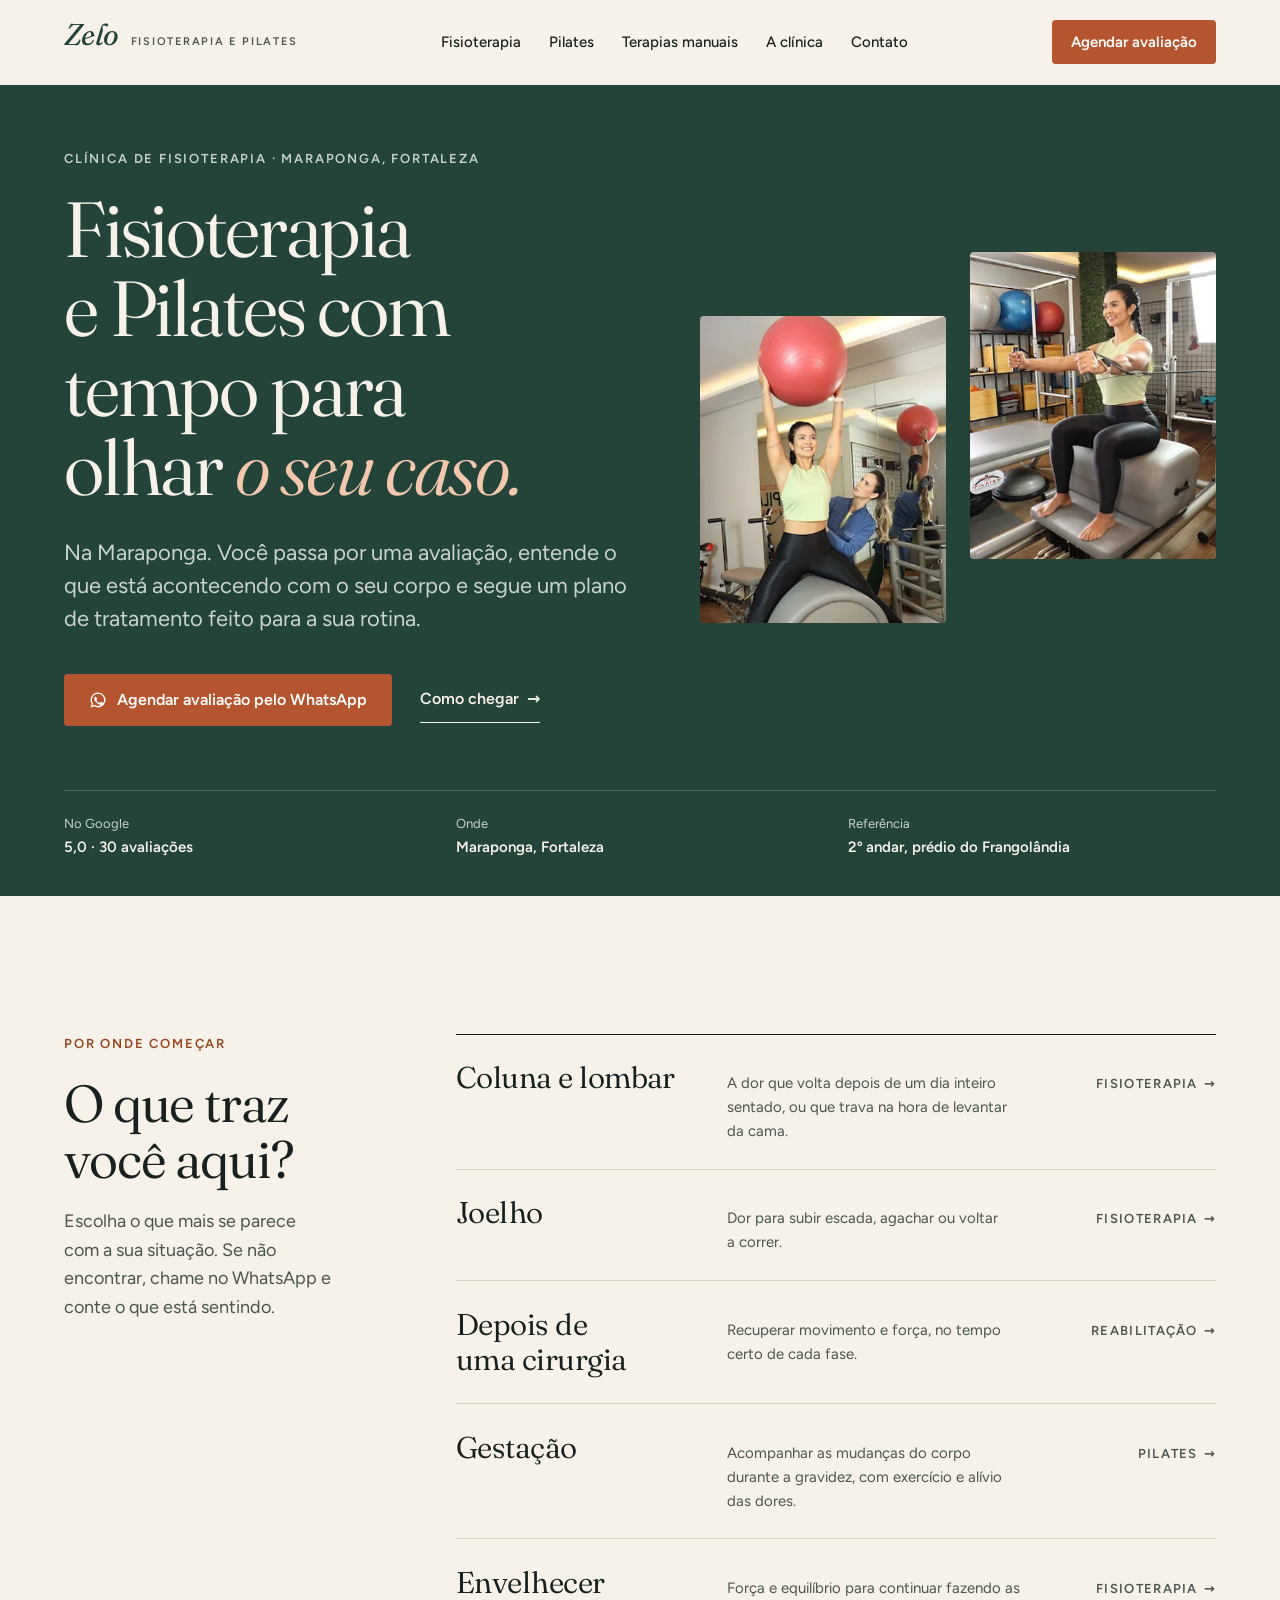
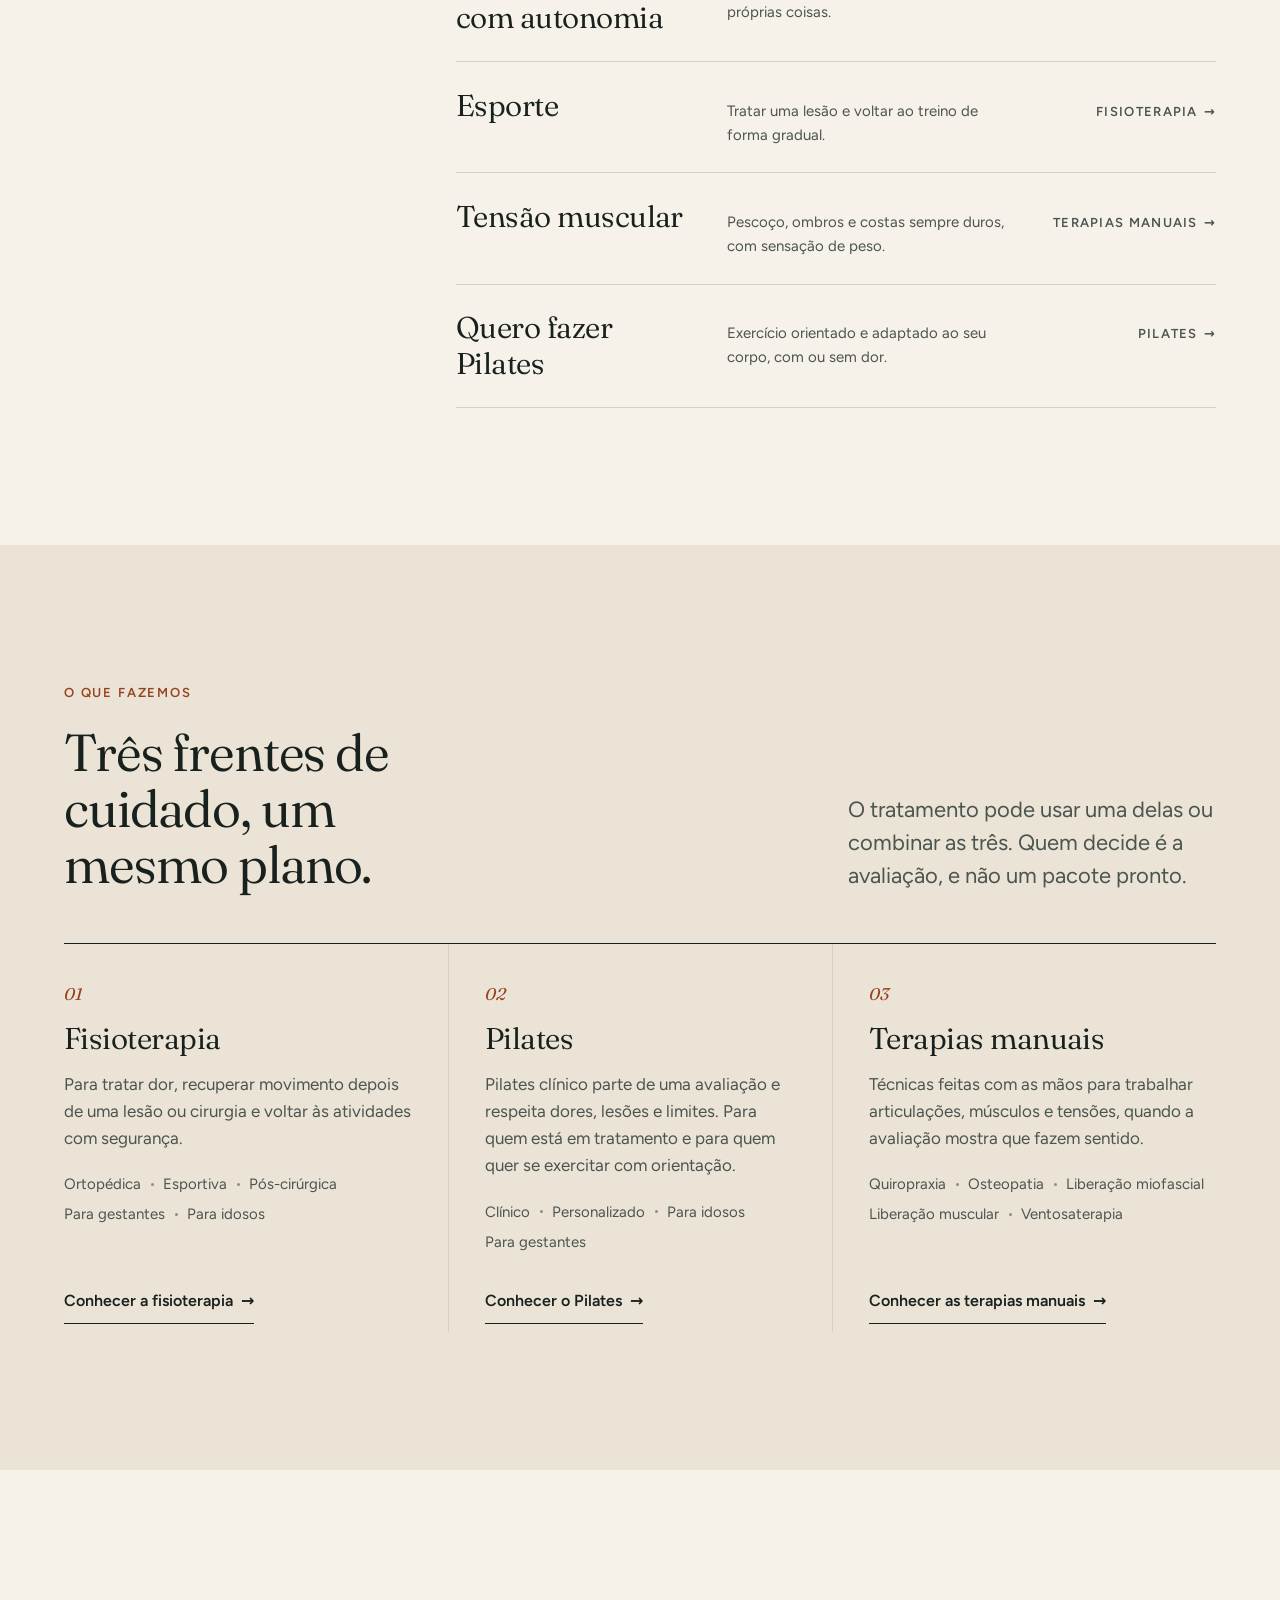
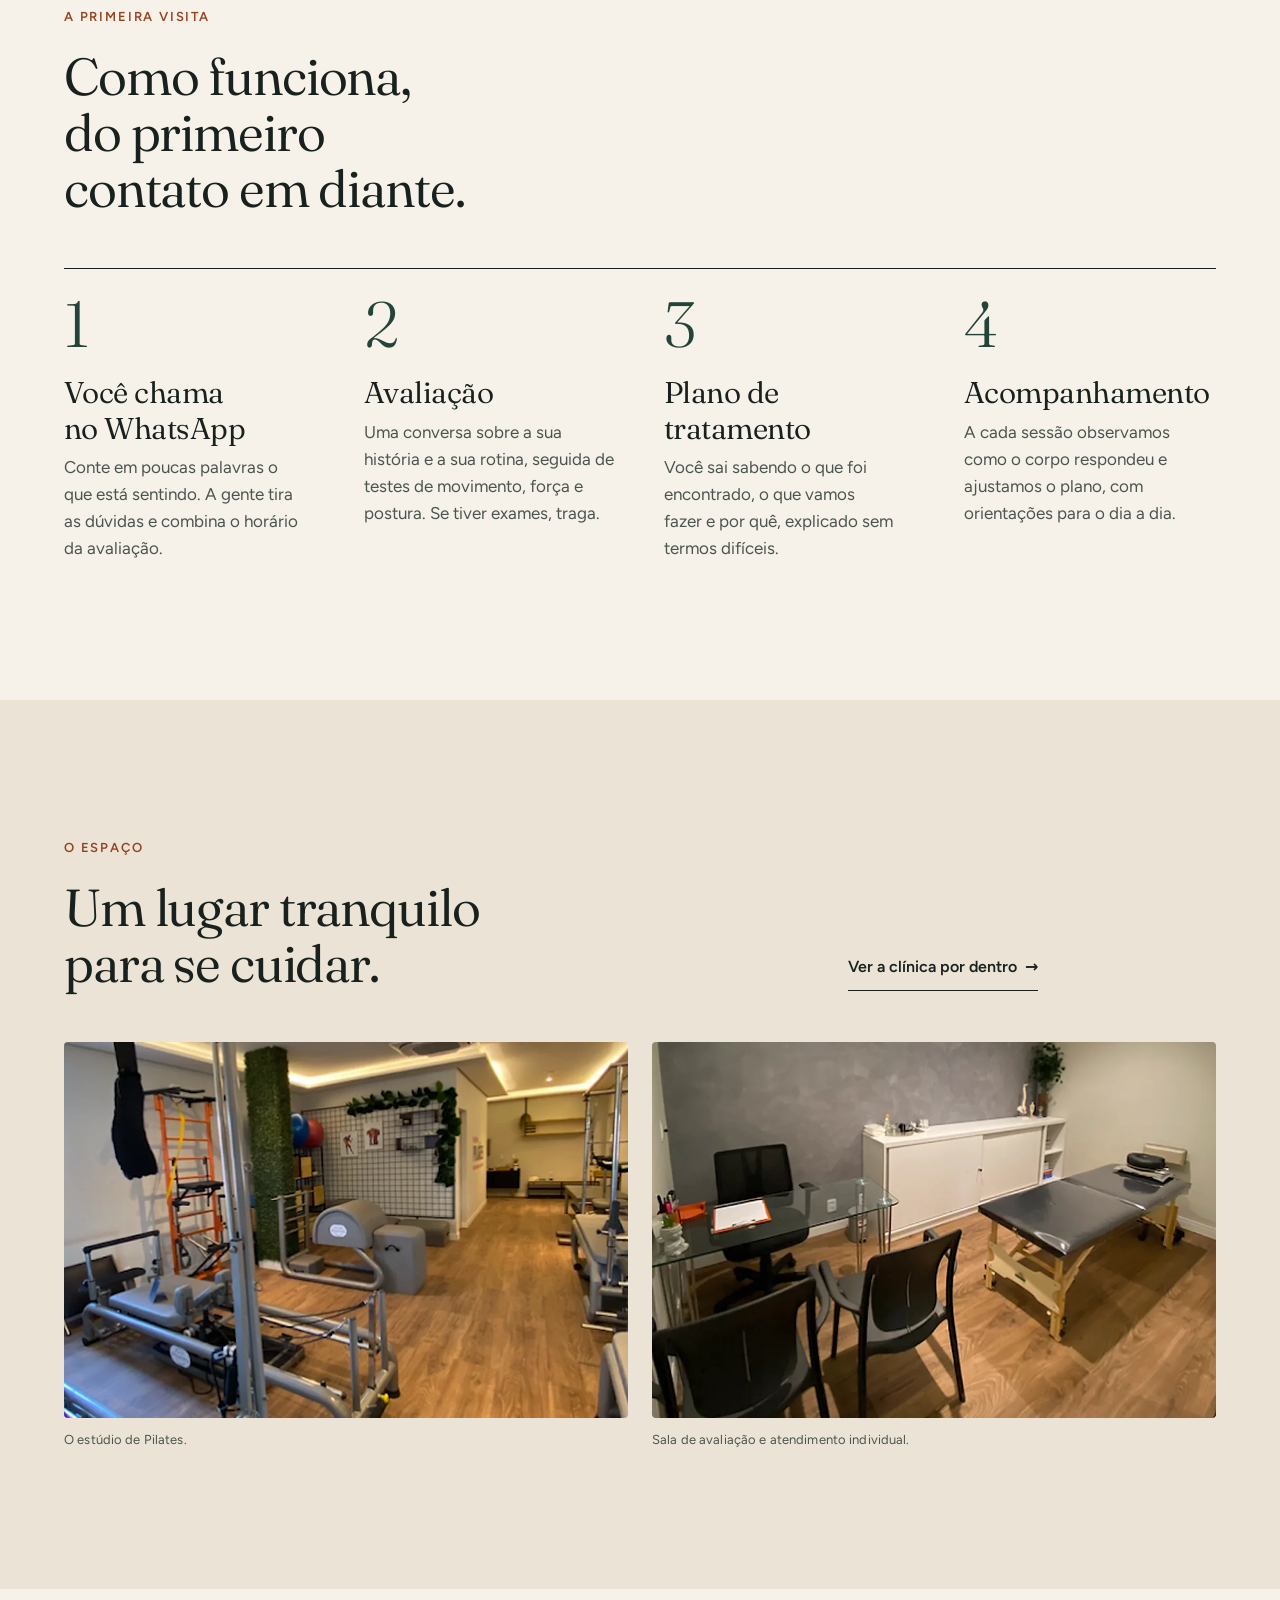
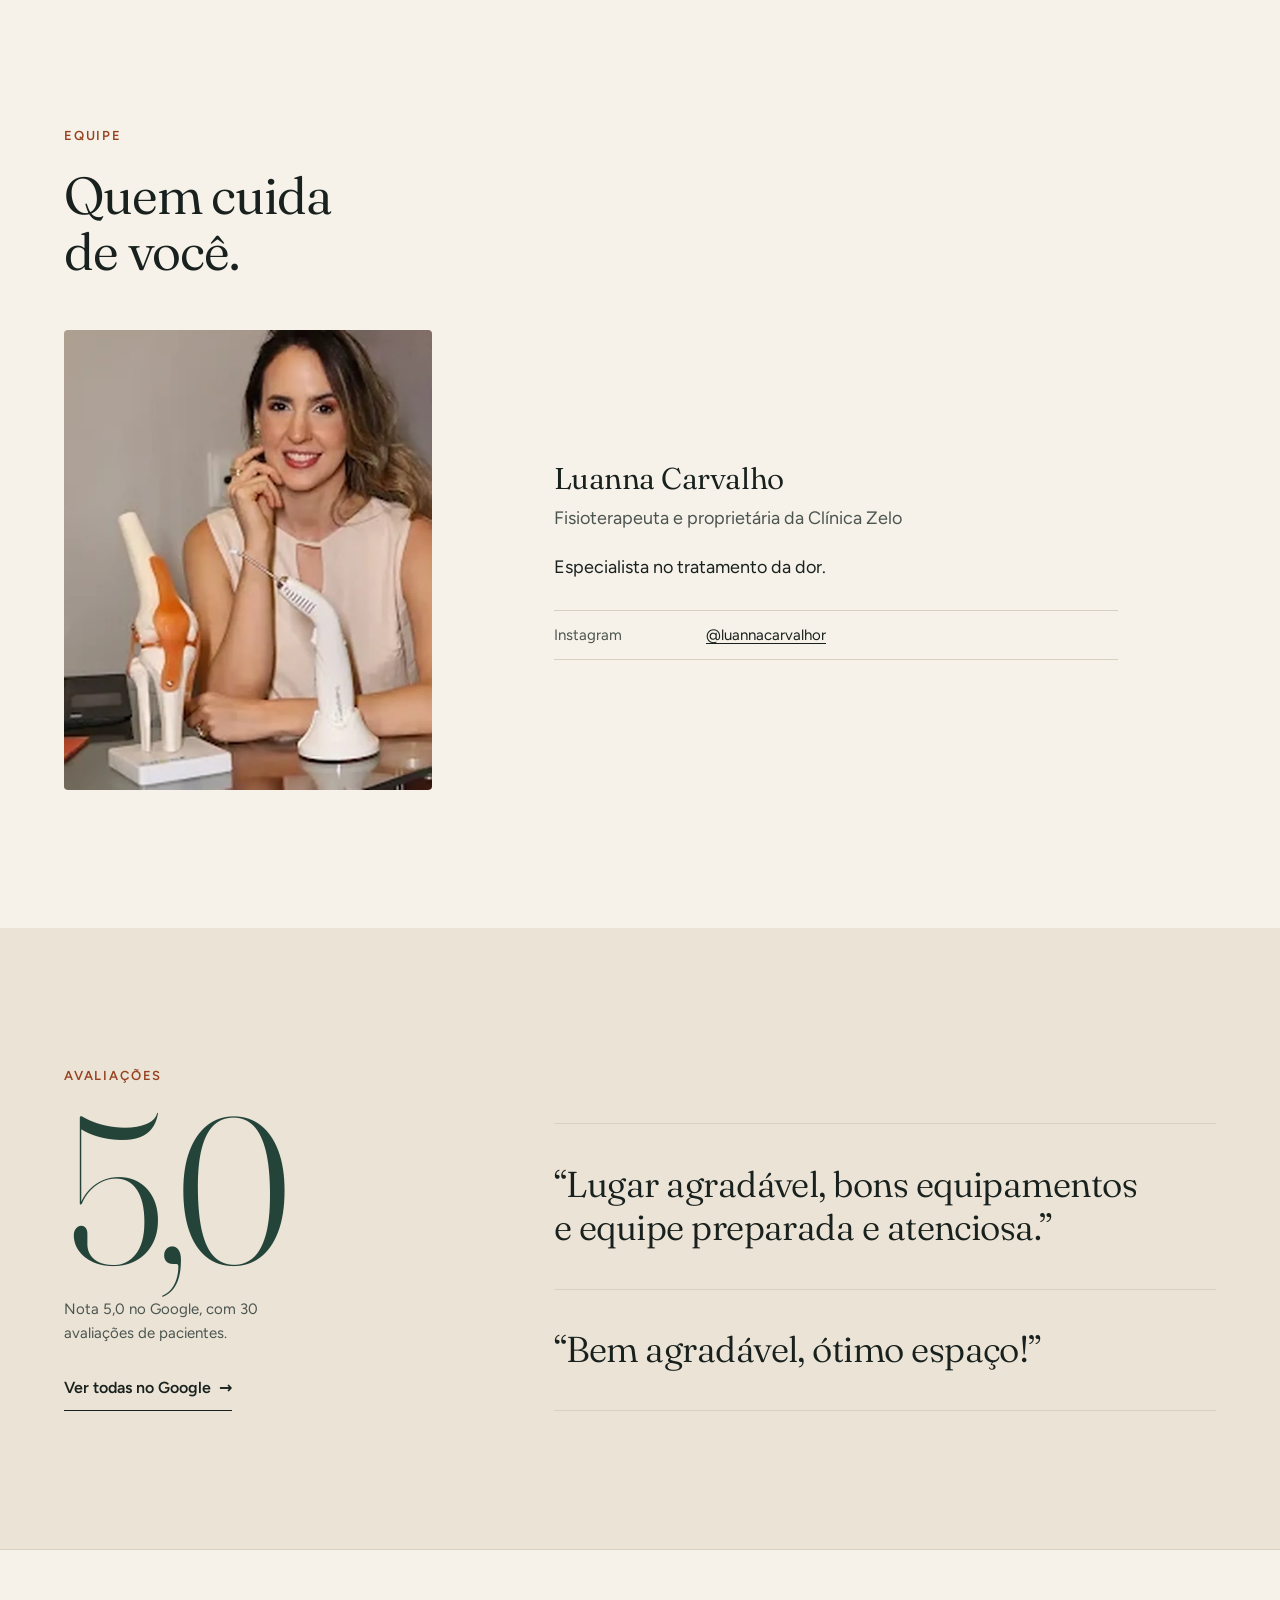
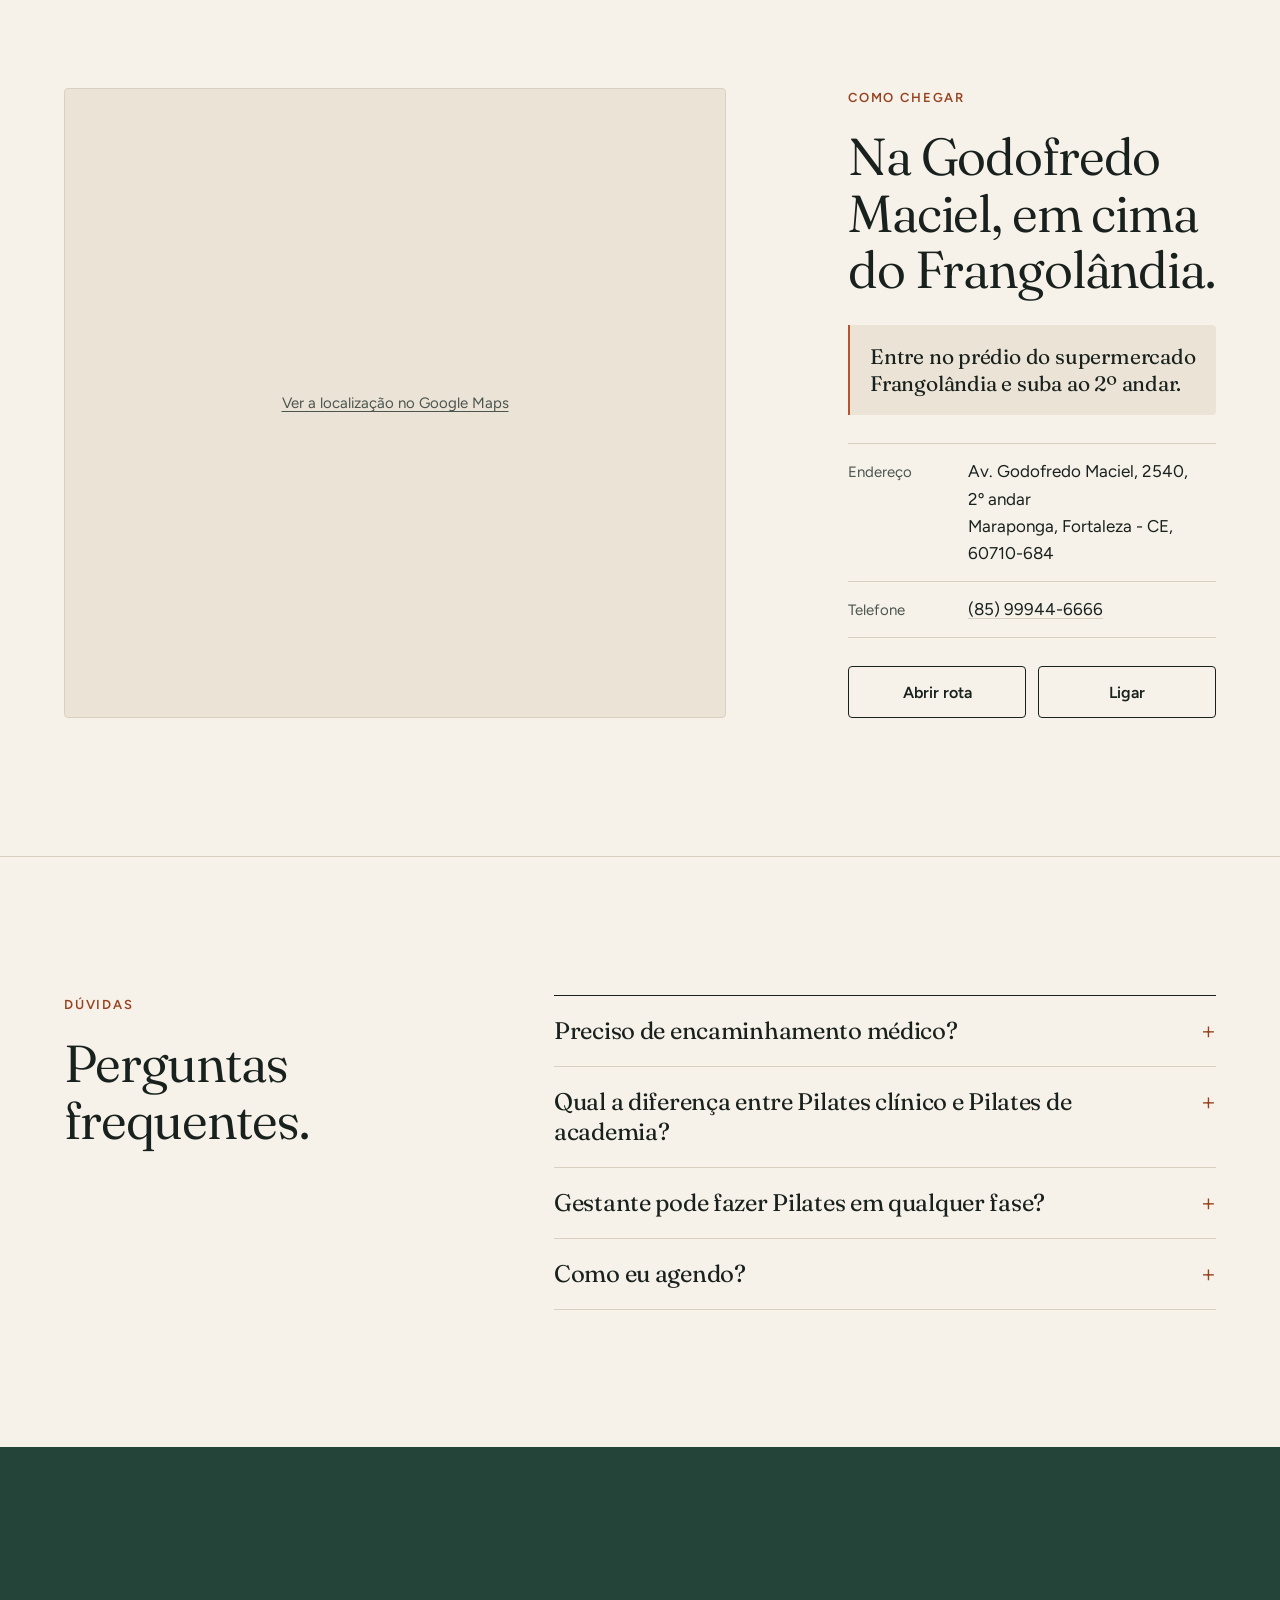
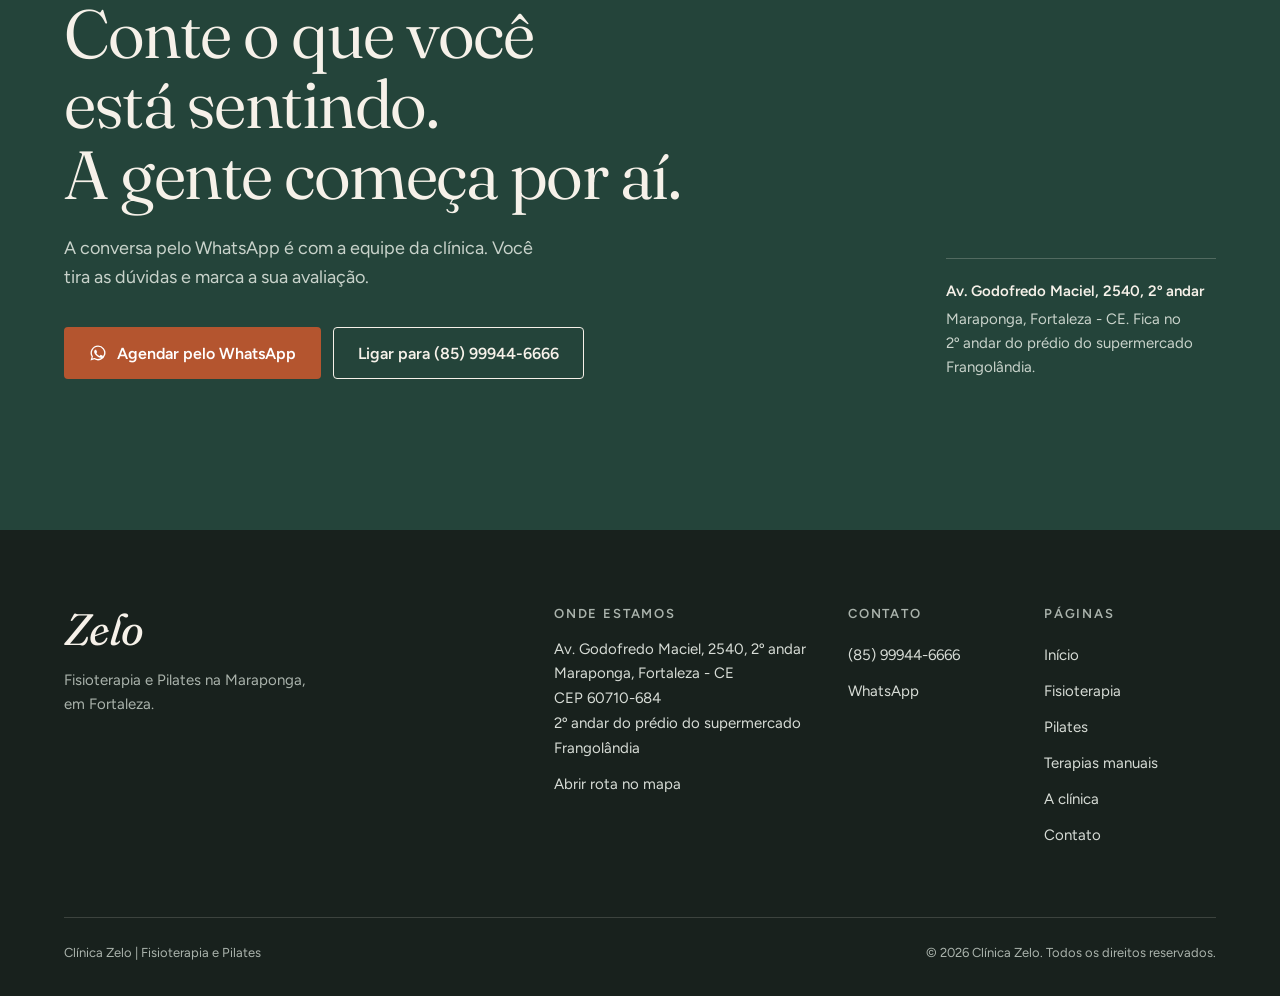
==== commit ecce553e: "Hero mais forte e página inicial mais limpa Hero em fundo verde com título maior, duas fotos e faixa" ====
--- a/index.html
+++ b/index.html
@@ -70,29 +70,32 @@
 
 <main id="conteudo">
 
-<section class="hero" aria-labelledby="hero-t">
+<section class="hero on-green" aria-labelledby="hero-t">
   <div class="wrap grid">
     <div class="hero-text">
       <span class="eyebrow">Clínica de fisioterapia · Maraponga, Fortaleza</span>
-      <h1 id="hero-t">Fisioterapia e Pilates na Maraponga, com tempo para olhar <em>o seu caso.</em></h1>
-      <p class="lead">Você passa por uma avaliação, entende o que está acontecendo com o seu corpo e segue um plano de tratamento feito para a sua rotina.</p>
+      <h1 id="hero-t">Fisioterapia e Pilates com tempo para olhar <em>o seu caso.</em></h1>
+      <p class="lead">Na Maraponga. Você passa por uma avaliação, entende o que está acontecendo com o seu corpo e segue um plano de tratamento feito para a sua rotina.</p>
       <div class="hero-actions">
         <a class="btn btn--accent" href="https://wa.me/5585999446666?text=Ol%C3%A1%21%20Vi%20o%20site%20da%20Cl%C3%ADnica%20Zelo%20e%20gostaria%20de%20agendar%20uma%20avalia%C3%A7%C3%A3o." target="_blank" rel="noopener"><svg viewBox="0 0 24 24" fill="currentColor" aria-hidden="true"><path d="M12.04 2a9.9 9.9 0 0 0-8.46 15.03L2 22l5.1-1.54A9.9 9.9 0 1 0 12.04 2Zm0 1.8a8.1 8.1 0 1 1-4.3 14.96l-.3-.19-3.03.92.94-2.94-.2-.31A8.1 8.1 0 0 1 12.04 3.8Zm-3.4 3.9c-.2 0-.5.07-.76.36-.26.28-1 .98-1 2.38 0 1.4 1.02 2.76 1.17 2.95.14.19 2 3.06 4.86 4.29 2.38 1.02 2.87.82 3.39.77.51-.05 1.66-.68 1.9-1.33.23-.66.23-1.22.16-1.34-.07-.12-.26-.19-.54-.33-.29-.14-1.67-.82-1.93-.92-.26-.09-.45-.14-.64.14-.19.29-.73.92-.9 1.11-.16.19-.33.21-.61.07-.29-.14-1.2-.44-2.29-1.41a8.6 8.6 0 0 1-1.58-1.97c-.17-.28-.02-.44.12-.58.13-.12.29-.33.43-.49.14-.17.19-.29.28-.48.1-.19.05-.35-.02-.5-.07-.13-.63-1.55-.88-2.12-.22-.52-.45-.53-.64-.54l-.52-.06Z"/></svg>Agendar avaliação pelo WhatsApp</a>
         <a class="link" href="#como-chegar">Como chegar</a>
       </div>
-      <dl class="hero-facts">
-        <div><dt>No Google</dt><dd>5,0 · 30 avaliações</dd></div>
-        <div><dt>Onde</dt><dd>Maraponga, Fortaleza</dd></div>
-        <div><dt>Referência</dt><dd>2º&nbsp;andar, prédio do Frangolândia</dd></div>
-      </dl>
     </div>
     <div class="hero-media">
-      <figure class="figure ratio-p "><picture><source srcset="assets/img/pilates-orientado.webp" type="image/webp"><img src="assets/img/pilates-orientado.jpg" alt="Fisioterapeuta de uniforme azul orienta uma aluna que ergue uma bola vermelha sentada em um aparelho de Pilates, em frente ao espelho do estúdio" width="720" height="900" loading="eager" fetchpriority="high" decoding="async"></picture><figcaption>Aula de Pilates no estúdio da clínica.</figcaption></figure>
-    </div>
-  </div>
-</section>
-
-<section class="section section--line" aria-labelledby="motivos-t">
+      <div class="hero-photo hero-photo--a ratio-p figure"><picture><source srcset="assets/img/pilates-orientado.webp" type="image/webp"><img src="assets/img/pilates-orientado.jpg" alt="Fisioterapeuta de uniforme azul orienta uma aluna que ergue uma bola vermelha sentada em um aparelho de Pilates" width="720" height="900" loading="eager" fetchpriority="high" decoding="async"></picture></div>
+      <div class="hero-photo hero-photo--b ratio-p figure"><picture><source srcset="assets/img/pilates-aluna.webp" type="image/webp"><img src="assets/img/pilates-aluna.jpg" alt="Aluna sentada em um aparelho de Pilates puxa alças com os braços estendidos à frente" width="720" height="900" loading="eager" fetchpriority="high" decoding="async"></picture></div>
+    </div>
+  </div>
+  <div class="wrap">
+    <dl class="hero-facts">
+      <div><dt>No Google</dt><dd>5,0 · 30 avaliações</dd></div>
+      <div><dt>Onde</dt><dd>Maraponga, Fortaleza</dd></div>
+      <div><dt>Referência</dt><dd>2º&nbsp;andar, prédio do Frangolândia</dd></div>
+    </dl>
+  </div>
+</section>
+
+<section class="section" aria-labelledby="motivos-t">
   <div class="wrap grid">
     <div class="reasons-head reveal">
       <span class="eyebrow">Por onde começar</span>
@@ -105,86 +108,49 @@
 
 <section class="section section--alt" aria-labelledby="frentes-t">
   <div class="wrap">
-    <div class="fronts-intro reveal">
-      <span class="eyebrow">O que fazemos</span>
-      <h2 id="frentes-t">Três frentes de cuidado, um mesmo plano.</h2>
-      <p class="lead" style="margin-top:1.25rem">O tratamento pode usar uma delas ou combinar as três. Quem decide é a avaliação, e não um pacote pronto.</p>
-    </div>
-
-    <article class="front front--a grid">
-      <div class="front-media reveal"><figure class="figure ratio-l "><picture><source srcset="assets/img/laserterapia.webp" type="image/webp"><img src="assets/img/laserterapia.jpg" alt="Fisioterapeuta de luvas aplica laser terapêutico no pescoço de um paciente deitado na maca" width="1080" height="720" loading="lazy" decoding="async"></picture><figcaption>Aplicação de laser em uma sessão de fisioterapia.</figcaption></figure></div>
-      <div class="front-body reveal">
-        <span class="front-n">01</span>
-        <h3>Fisioterapia</h3>
-        <p>Para tratar dor, recuperar movimento depois de uma lesão ou cirurgia e voltar às atividades com segurança. O atendimento começa por entender a causa do problema.</p>
-        <ul class="tags"><li>Ortopédica</li><li>Esportiva</li><li>Pós-cirúrgica</li><li>Para gestantes</li><li>Para idosos</li></ul>
-        <a class="link" href="fisioterapia.html">Conhecer a fisioterapia</a>
-      </div>
-    </article>
-
-    <article class="front front--b grid">
-      <div class="front-media reveal"><figure class="figure ratio-p "><picture><source srcset="assets/img/pilates-aluna.webp" type="image/webp"><img src="assets/img/pilates-aluna.jpg" alt="Aluna sentada em um aparelho de Pilates puxa alças com os braços estendidos à frente, com bolas e acessórios ao fundo" width="720" height="900" loading="lazy" decoding="async"></picture><figcaption>Exercício de braços com molas, no estúdio.</figcaption></figure></div>
-      <div class="front-body reveal">
-        <span class="front-n">02</span>
-        <h3>Pilates</h3>
-        <p>Pilates clínico parte de uma avaliação e respeita dores, lesões e limites. Serve para quem está em tratamento e para quem quer se exercitar com orientação de perto.</p>
-        <ul class="tags"><li>Clínico</li><li>Personalizado</li><li>Para idosos</li><li>Para gestantes</li></ul>
-        <a class="link" href="pilates.html">Conhecer o Pilates</a>
-      </div>
-    </article>
-
-    <article class="front front--c grid">
-      <div class="front-media reveal"><div class="ph ph--l" role="img" aria-label="Espaço reservado para foto"><b>Foto a providenciar</b><span>Foto horizontal, de perto: mãos da fisioterapeuta em um atendimento de terapia manual nas costas ou no ombro de um paciente, com luz suave.</span></div></div>
-      <div class="front-body reveal">
-        <span class="front-n">03</span>
-        <h3>Terapias manuais</h3>
-        <p>Técnicas feitas com as mãos para trabalhar articulações, músculos e tensões. Entram no plano quando a avaliação mostra que fazem sentido para o seu caso.</p>
-        <ul class="tags"><li>Quiropraxia</li><li>Osteopatia</li><li>Liberação miofascial</li><li>Liberação muscular</li><li>Ventosaterapia</li></ul>
-        <a class="link" href="terapias-manuais.html">Conhecer as terapias manuais</a>
-      </div>
-    </article>
-  </div>
-</section>
-
-<section class="section visit" aria-labelledby="visita-t">
-  <div class="wrap grid">
-    <div class="visit-media reveal">
-      <figure class="figure ratio-p "><picture><source srcset="assets/img/sala-avaliacao-v.webp" type="image/webp"><img src="assets/img/sala-avaliacao-v.jpg" alt="Sala de avaliação com maca, mesa de vidro, cadeiras e parede cinza texturizada" width="720" height="900" loading="lazy" decoding="async"></picture><figcaption>A sala onde acontece a avaliação.</figcaption></figure>
-    </div>
-    <div class="visit-body">
-      <div class="reveal">
-        <span class="eyebrow">A primeira visita</span>
-        <h2 id="visita-t">Como funciona, do primeiro contato em diante.</h2>
-      </div>
-      <ol class="steps">
-        <li class="step reveal"><div><h3>Você chama no WhatsApp</h3><p>Conte em poucas palavras o que está sentindo. A gente tira as dúvidas iniciais e combina o melhor horário para a avaliação.</p></div></li>
-        <li class="step reveal"><div><h3>Avaliação</h3><p>Uma conversa sobre a sua história e a sua rotina, seguida de testes de movimento, força e postura. Se tiver exames, traga. <span class="fill">[PREENCHER: duração da avaliação e o que levar]</span></p></div></li>
-        <li class="step reveal"><div><h3>Plano de tratamento</h3><p>Você sai sabendo o que foi encontrado, o que vamos fazer e por quê, explicado sem termos difíceis.</p></div></li>
-        <li class="step reveal"><div><h3>Acompanhamento</h3><p>A cada sessão observamos como o corpo respondeu e ajustamos o plano. Você também recebe orientações para o dia a dia.</p></div></li>
-      </ol>
-    </div>
-  </div>
-</section>
-
-<section class="section on-green" aria-labelledby="espaco-t">
-  <div class="wrap grid">
-    <div class="space-head reveal">
-      <span class="eyebrow">O espaço</span>
-      <h2 id="espaco-t">Um lugar tranquilo para se cuidar.</h2>
-    </div>
-    <div class="space-a reveal">
-      <figure class="figure ratio-l "><picture><source srcset="assets/img/estudio-pilates.webp" type="image/webp"><img src="assets/img/estudio-pilates.jpg" alt="Estúdio de Pilates com piso de madeira, aparelhos cinza, coluna de jardim vertical e iluminação quente no teto" width="1080" height="720" loading="lazy" decoding="async"></picture><figcaption>O estúdio de Pilates.</figcaption></figure>
-    </div>
-    <div class="space-side">
-      <blockquote class="space-quote reveal">
-        <p class="quote">Lugar agradável, bons equipamentos e equipe preparada e atenciosa.</p>
-        <cite class="quote-src" style="font-style:normal">Avaliação no Google</cite>
-      </blockquote>
-      <div class="space-b reveal">
-        <figure class="figure ratio-l "><picture><source srcset="assets/img/sala-avaliacao.webp" type="image/webp"><img src="assets/img/sala-avaliacao.jpg" alt="Sala de atendimento com maca, armário branco e mesa de vidro" width="1080" height="720" loading="lazy" decoding="async"></picture><figcaption>Sala de atendimento individual.</figcaption></figure>
-      </div>
-    </div>
-    <p class="reveal" style="margin-top:2.5rem"><a class="link" href="a-clinica.html">Ver a clínica por dentro</a></p>
+    <div class="head2 grid reveal">
+      <div class="head2-a">
+        <span class="eyebrow">O que fazemos</span>
+        <h2 id="frentes-t">Três frentes de cuidado, um mesmo plano.</h2>
+      </div>
+      <p class="head2-b lead">O tratamento pode usar uma delas ou combinar as três. Quem decide é a avaliação, e não um pacote pronto.</p>
+    </div>
+    <div class="fronts">
+      <article class="front reveal"><span class="front-n">01</span><h3>Fisioterapia</h3><p>Para tratar dor, recuperar movimento depois de uma lesão ou cirurgia e voltar às atividades com segurança.</p><ul class="tags"><li>Ortopédica</li><li>Esportiva</li><li>Pós-cirúrgica</li><li>Para gestantes</li><li>Para idosos</li></ul><a class="link" href="fisioterapia.html">Conhecer a fisioterapia</a></article>
+      <article class="front reveal"><span class="front-n">02</span><h3>Pilates</h3><p>Pilates clínico parte de uma avaliação e respeita dores, lesões e limites. Para quem está em tratamento e para quem quer se exercitar com orientação.</p><ul class="tags"><li>Clínico</li><li>Personalizado</li><li>Para idosos</li><li>Para gestantes</li></ul><a class="link" href="pilates.html">Conhecer o Pilates</a></article>
+      <article class="front reveal"><span class="front-n">03</span><h3>Terapias manuais</h3><p>Técnicas feitas com as mãos para trabalhar articulações, músculos e tensões, quando a avaliação mostra que fazem sentido.</p><ul class="tags"><li>Quiropraxia</li><li>Osteopatia</li><li>Liberação miofascial</li><li>Liberação muscular</li><li>Ventosaterapia</li></ul><a class="link" href="terapias-manuais.html">Conhecer as terapias manuais</a></article>
+    </div>
+  </div>
+</section>
+
+<section class="section" aria-labelledby="visita-t">
+  <div class="wrap">
+    <div class="reveal">
+      <span class="eyebrow">A primeira visita</span>
+      <h2 id="visita-t" style="max-width:18ch">Como funciona, do primeiro contato em diante.</h2>
+    </div>
+    <ol class="steps">
+      <li class="step reveal"><h3>Você chama no WhatsApp</h3><p>Conte em poucas palavras o que está sentindo. A gente tira as dúvidas e combina o horário da avaliação.</p></li>
+      <li class="step reveal"><h3>Avaliação</h3><p>Uma conversa sobre a sua história e a sua rotina, seguida de testes de movimento, força e postura. Se tiver exames, traga. </p></li>
+      <li class="step reveal"><h3>Plano de tratamento</h3><p>Você sai sabendo o que foi encontrado, o que vamos fazer e por quê, explicado sem termos difíceis.</p></li>
+      <li class="step reveal"><h3>Acompanhamento</h3><p>A cada sessão observamos como o corpo respondeu e ajustamos o plano, com orientações para o dia a dia.</p></li>
+    </ol>
+  </div>
+</section>
+
+<section class="section section--alt" aria-labelledby="espaco-t">
+  <div class="wrap">
+    <div class="head2 grid reveal">
+      <div class="head2-a">
+        <span class="eyebrow">O espaço</span>
+        <h2 id="espaco-t">Um lugar tranquilo para se cuidar.</h2>
+      </div>
+      <p class="head2-b"><a class="link" href="a-clinica.html">Ver a clínica por dentro</a></p>
+    </div>
+    <div class="pair">
+      <div class="reveal"><figure class="figure ratio-l "><picture><source srcset="assets/img/estudio-pilates.webp" type="image/webp"><img src="assets/img/estudio-pilates.jpg" alt="Estúdio de Pilates com piso de madeira, aparelhos cinza, coluna de jardim vertical e iluminação quente no teto" width="1080" height="720" loading="lazy" decoding="async"></picture><figcaption>O estúdio de Pilates.</figcaption></figure></div>
+      <div class="reveal"><figure class="figure ratio-l "><picture><source srcset="assets/img/sala-avaliacao.webp" type="image/webp"><img src="assets/img/sala-avaliacao.jpg" alt="Sala de atendimento com maca, armário branco e mesa de vidro" width="1080" height="720" loading="lazy" decoding="async"></picture><figcaption>Sala de avaliação e atendimento individual.</figcaption></figure></div>
+    </div>
   </div>
 </section>
 
@@ -202,15 +168,14 @@
       <div class="person-body reveal">
         <h3>Luanna Carvalho</h3>
         <p class="person-role">Fisioterapeuta e proprietária da Clínica Zelo</p>
-        <p style="margin-top:1.25rem">Especialista no tratamento da dor. <span class="fill">[PREENCHER: duas ou três frases da Luanna, na voz dela: por que escolheu a fisioterapia e como gosta de atender]</span></p>
+        <p style="margin-top:1.25rem">Especialista no tratamento da dor. </p>
         <dl class="person-meta">
-          <div><dt>Registro</dt><dd><span class="fill">[PREENCHER: CREFITO]</span></dd></div>
-          <div><dt>Formação</dt><dd><span class="fill">[PREENCHER: graduação, especializações e cursos]</span></dd></div>
+          
           <div><dt>Instagram</dt><dd><a href="https://www.instagram.com/luannacarvalhor/" target="_blank" rel="noopener">@luannacarvalhor</a></dd></div>
         </dl>
       </div>
     </div>
-    <p class="team-more reveal"><span class="fill">[PREENCHER: demais profissionais da equipe: nome, CREFITO, especialidade, foto e uma frase de cada]</span></p>
+    
   </div>
 </section>
 
@@ -244,9 +209,9 @@
       <p class="where-ref">Entre no prédio do supermercado Frangolândia e suba ao 2º&nbsp;andar.</p>
       <dl class="info">
         <div><dt>Endereço</dt><dd><address>Av. Godofredo Maciel, 2540, 2º&nbsp;andar<br>Maraponga, Fortaleza&nbsp;-&nbsp;CE, <span class="nw">60710-684</span></address></dd></div>
-        <div><dt>Horário</dt><dd><span class="fill">[PREENCHER: dias e horários completos; fecha às 21h]</span></dd></div>
+        
         <div><dt>Telefone</dt><dd><a href="tel:+5585999446666">(85) 99944-6666</a></dd></div>
-        <div><dt>Acesso</dt><dd><span class="fill">[PREENCHER: estacionamento, elevador e acessibilidade]</span></dd></div>
+        
       </dl>
       <div class="where-actions">
         <a class="btn btn--ghost" href="https://www.google.com/maps/dir/?api=1&destination=Cl%C3%ADnica%20Zelo%20Fisioterapia%20e%20Pilates%2C%20Av.%20Godofredo%20Maciel%2C%202540%20-%20Maraponga%2C%20Fortaleza%20-%20CE%2C%2060710-684" target="_blank" rel="noopener">Abrir rota</a>
@@ -263,12 +228,13 @@
       <h2 id="faq-t">Perguntas frequentes.</h2>
     </div>
     <div class="faq-list reveal">
-      <details><summary>Preciso de encaminhamento médico?</summary><div class="answer"><p>Para o atendimento particular, você pode agendar a avaliação diretamente com a fisioterapeuta. Se tiver pedido médico, laudos ou exames, traga no primeiro dia: eles ajudam na avaliação.</p><p><span class="fill">[PREENCHER: confirmar a regra para convênios]</span></p></div></details>
-      <details><summary>Vocês atendem por convênio?</summary><div class="answer"><p><span class="fill">[PREENCHER: convênios aceitos e formas de pagamento]</span></p></div></details>
-      <details><summary>Quanto tempo dura a sessão?</summary><div class="answer"><p><span class="fill">[PREENCHER: duração das sessões de fisioterapia e das aulas de Pilates]</span></p></div></details>
+      <details><summary>Preciso de encaminhamento médico?</summary><div class="answer"><p>Para o atendimento particular, você pode agendar a avaliação diretamente com a fisioterapeuta. Se tiver pedido médico, laudos ou exames, traga no primeiro dia: eles ajudam na avaliação.</p></div></details>
+      
+      
       <details><summary>Qual a diferença entre Pilates clínico e Pilates de academia?</summary><div class="answer"><p>No Pilates clínico, os exercícios são escolhidos depois de uma avaliação e levam em conta dores, lesões e limitações de cada pessoa. Ele pode fazer parte de um tratamento. Na academia, a aula costuma seguir uma sequência geral, voltada ao condicionamento.</p></div></details>
       <details><summary>Gestante pode fazer Pilates em qualquer fase?</summary><div class="answer"><p>Em geral sim, desde que o obstetra tenha liberado a atividade física. Os exercícios e as posições mudam a cada trimestre, e a avaliação define o que é adequado para o seu momento.</p></div></details>
-      <details><summary>Tem estacionamento?</summary><div class="answer"><p><span class="fill">[PREENCHER: onde estacionar e como é o acesso ao 2º&nbsp;andar]</span></p></div></details>
+      <details><summary>Como eu agendo?</summary><div class="answer"><p>Pelo WhatsApp ou por telefone, no (85) 99944-6666. Conte o que está sentindo e combinamos o horário da sua avaliação.</p></div></details>
+      
     </div>
   </div>
 </section>
@@ -309,8 +275,7 @@
       <ul>
         <li><a href="tel:+5585999446666">(85) 99944-6666</a></li>
         <li><a href="https://wa.me/5585999446666?text=Ol%C3%A1%21%20Vi%20o%20site%20da%20Cl%C3%ADnica%20Zelo%20e%20gostaria%20de%20agendar%20uma%20avalia%C3%A7%C3%A3o." target="_blank" rel="noopener">WhatsApp</a></li>
-        <li><span><span class="fill">[PREENCHER: Instagram da clínica]</span></span></li>
-        <li><span><span class="fill">[PREENCHER: horários; fecha às 21h]</span></span></li>
+        
       </ul>
     </div>
     <div class="footer-col">
@@ -319,7 +284,7 @@
     </div>
   </div>
   <div class="wrap"><div class="footer-legal">
-    <p>Clínica Zelo | Fisioterapia e Pilates · CNPJ <span class="fill">[PREENCHER: CNPJ]</span><br>Responsável técnica: <span class="fill">[PREENCHER: nome e CREFITO]</span></p>
+    <p>Clínica Zelo | Fisioterapia e Pilates</p>
     <p>© 2026 Clínica Zelo. Todos os direitos reservados.</p>
   </div></div>
 </footer>
--- a/assets/css/style.css
+++ b/assets/css/style.css
@@ -253,32 +253,41 @@
 /* 7. Página inicial -------------------------------------------------------- */
 
 /* Hero */
-.hero { padding-block: clamp(2rem, 4vw, 4.5rem) var(--section); }
-.hero-text { display: flex; flex-direction: column; }
-.hero h1 { max-width: 13ch; }
-.hero .lead { margin-top: clamp(1.25rem, 2.2vw, 2rem); }
+.hero { padding-top: clamp(2.5rem, 5vw, 5.5rem); }
+.hero h1 { font-size: clamp(2.625rem, 1.3rem + 5.2vw, 4.875rem); max-width: 12ch; }
+.hero h1 em { color: #f1c7ae; }
+.hero .lead { margin-top: clamp(1.25rem, 2.2vw, 2rem); max-width: 42ch; }
 .hero-actions { display: flex; flex-wrap: wrap; align-items: center; gap: 0.75rem 1.75rem; margin-top: clamp(1.75rem, 3vw, 2.5rem); }
 .hero-actions .btn { flex: 1 1 100%; }
+.hero-media { display: grid; grid-template-columns: 1fr 1fr; gap: var(--gap); margin-top: 2.75rem; align-items: start; }
+.hero-photo--a { margin-top: clamp(1.5rem, 5vw, 4.5rem); }
 .hero-facts {
   display: grid; grid-template-columns: 1fr 1fr; gap: 1.25rem var(--gap);
-  margin-top: clamp(2.25rem, 4vw, 3.5rem); padding-top: 1.25rem; border-top: 1px solid var(--line);
-  font-size: var(--fs-small); line-height: 1.4;
-}
-.hero-facts dt { font-size: var(--fs-micro); color: var(--ink-soft); margin-bottom: 0.25rem; }
+  margin-top: clamp(2.5rem, 5vw, 4.5rem); padding-block: 1.5rem clamp(1.75rem, 3vw, 2.5rem);
+  border-top: 1px solid var(--line-on-green); font-size: var(--fs-small); line-height: 1.4;
+}
+.hero-facts dt { font-size: var(--fs-micro); color: var(--on-green-soft); margin-bottom: 0.25rem; }
 .hero-facts dd { font-weight: 600; }
 .hero-facts div:last-child { grid-column: 1 / -1; }
-.hero-media { margin-top: 2.5rem; }
 @media (min-width: 36rem) {
   .hero-actions .btn { flex: 0 0 auto; }
-  .hero-facts { grid-template-columns: repeat(3, auto); justify-content: start; column-gap: clamp(2rem, 4vw, 3.5rem); }
+  .hero-facts { grid-template-columns: repeat(3, 1fr); }
   .hero-facts div:last-child { grid-column: auto; }
 }
-@media (min-width: 56rem) {
-  .hero-text { grid-column: 1 / span 7; padding-top: clamp(1rem, 3vw, 3.5rem); }
-  .hero-media { grid-column: 9 / -1; margin-top: 0; }
-}
-@media (min-width: 75rem) {
-  .hero-media { grid-column: 8 / -1; padding-left: calc(var(--gap) * 2); }
+@media (min-width: 60rem) {
+  .hero-text { grid-column: 1 / span 6; align-self: center; }
+  .hero-media { grid-column: 8 / -1; margin-top: 0; align-self: center; }
+}
+@media (min-width: 80rem) {
+  .hero-media { grid-column: 7 / -1; padding-left: calc(var(--gap) * 2); }
+}
+
+/* cabeçalho de seção em duas colunas */
+.head2 { row-gap: 1.25rem; margin-bottom: clamp(2.25rem, 4vw, 3.75rem); align-items: end; }
+.head2 h2 { max-width: 16ch; }
+@media (min-width: 56rem) {
+  .head2-a { grid-column: 1 / span 7; }
+  .head2-b { grid-column: 9 / -1; justify-self: start; }
 }
 
 /* O que traz você aqui */
@@ -302,8 +311,8 @@
 .reason a:hover .to::after { transform: translateX(4px); }
 @media (max-width: 35.99rem) { .reason .to { font-size: 0; } .reason .to::after { font-size: 1.125rem; margin: 0; } }
 @media (min-width: 56rem) {
-  .reasons-head { grid-column: 1 / span 4; align-self: start; position: sticky; top: calc(var(--header-h) + 2rem); }
-  .reasons-list { grid-column: 6 / -1; margin-top: 0; }
+  .reasons-head { grid-column: 1 / span 3; align-self: start; position: sticky; top: calc(var(--header-h) + 2rem); }
+  .reasons-list { grid-column: 5 / -1; margin-top: 0; }
   .reason a { grid-template-columns: minmax(0, 5fr) minmax(0, 6fr) 10.5rem; }
   .reason .to { text-align: right; }
   .reason p { grid-column: 2; }
@@ -311,61 +320,44 @@
 }
 
 /* Três frentes */
-.fronts-intro h2 { max-width: 16ch; }
-.front { margin-top: clamp(3.5rem, 7vw, 7rem); align-items: center; row-gap: 1.75rem; }
-.front-n { font-family: var(--serif); font-style: italic; font-size: 1.0625rem; color: var(--accent-dark); display: block; margin-bottom: 0.875rem; }
-.front p { margin-top: 1.125rem; color: var(--ink-soft); }
-.front .tags { margin-top: 1.5rem; padding-top: 1.25rem; border-top: 1px solid var(--line); }
-.front .link { margin-top: 1.5rem; }
-@media (min-width: 56rem) {
-  .front--a .front-media { grid-column: 1 / span 7; }
-  .front--a .front-body { grid-column: 9 / -1; }
-  .front--b .front-media { grid-column: 8 / span 4; order: 2; }
-  .front--b .front-body { grid-column: 2 / span 5; }
-  .front--c .front-media { grid-column: 2 / span 5; }
-  .front--c .front-body { grid-column: 8 / span 5; }
+.fronts { display: grid; border-top: 1px solid var(--ink); }
+.front { padding-block: 2rem; border-bottom: 1px solid var(--line); display: flex; flex-direction: column; align-items: flex-start; }
+.front-n { font-family: var(--serif); font-style: italic; font-size: 1.0625rem; color: var(--accent-dark); margin-bottom: 0.875rem; }
+.front p { margin-top: 0.875rem; color: var(--ink-soft); font-size: 1.0625rem; }
+.front .tags { margin-top: 1.25rem; margin-bottom: 1.5rem; }
+.front .link { margin-top: auto; }
+@media (min-width: 56rem) {
+  .fronts { grid-template-columns: repeat(3, 1fr); }
+  .front { padding: 2.25rem calc(var(--gap) * 1.5) 0.5rem; border-bottom: 0; border-left: 1px solid var(--line); }
+  .front:first-child { padding-left: 0; border-left: 0; }
+  .front:last-child { padding-right: 0; }
 }
 
 /* Primeira visita */
-.visit-media { margin-bottom: 2.5rem; }
-.visit h2 { max-width: 14ch; }
-.steps { margin-top: clamp(2rem, 4vw, 3.25rem); counter-reset: step; }
-.step {
-  display: grid; grid-template-columns: clamp(3.25rem, 9vw, 5.5rem) 1fr; gap: 0 var(--gap);
-  padding-block: clamp(1.25rem, 2.5vw, 2rem); border-top: 1px solid var(--line); counter-increment: step;
-}
-.step:last-child { border-bottom: 1px solid var(--line); }
+.steps { margin-top: clamp(2rem, 4vw, 3.25rem); counter-reset: step; display: grid; border-top: 1px solid var(--ink); }
+.step { position: relative; padding: 1.5rem 0 1.5rem clamp(3.25rem, 12vw, 4.5rem); border-bottom: 1px solid var(--line); counter-increment: step; }
 .step::before {
-  content: counter(step); font-family: var(--serif); font-weight: 300; font-size: clamp(2.75rem, 6vw, 4.5rem);
-  line-height: 0.85; letter-spacing: -0.04em; color: var(--green);
+  content: counter(step); position: absolute; left: 0; top: 1.5rem;
+  font-family: var(--serif); font-weight: 300; font-size: 3rem; line-height: 0.85; letter-spacing: -0.04em; color: var(--green);
 }
 .step p { margin-top: 0.5rem; color: var(--ink-soft); font-size: 1.0625rem; }
 @media (min-width: 56rem) {
-  .visit-media { grid-column: 1 / span 4; margin-bottom: 0; align-self: start; position: sticky; top: calc(var(--header-h) + 2rem); }
-  .visit-body { grid-column: 6 / -1; }
-}
-
-/* O espaço */
-.space-head { margin-bottom: clamp(2rem, 4vw, 3.5rem); }
-.space-head h2 { max-width: 15ch; }
-.space-quote { margin-block: 2.5rem; }
+  .steps { grid-template-columns: repeat(4, 1fr); column-gap: calc(var(--gap) * 2); }
+  .step { padding: 1.75rem 0 0; border-bottom: 0; }
+  .step::before { position: static; display: block; font-size: 4rem; margin-bottom: 1.5rem; }
+}
+
+/* O espaço: duas fotos iguais */
+.pair { display: grid; gap: calc(var(--gap) * 1.25) var(--gap); }
+@media (min-width: 48rem) { .pair { grid-template-columns: 1fr 1fr; } }
 .quote { font-family: var(--serif); font-weight: 340; font-size: clamp(1.5rem, 1.2rem + 1.4vw, 2.25rem); line-height: 1.22; letter-spacing: -0.015em; text-wrap: balance; }
 .quote::before { content: "\201C"; }
 .quote::after { content: "\201D"; }
 .quote-src { display: block; margin-top: 1rem; font-size: var(--fs-micro); letter-spacing: 0.08em; text-transform: uppercase; color: var(--ink-soft); }
-.on-green .quote-src { color: var(--on-green-soft); }
-.space-b { margin-top: var(--gap); }
-@media (min-width: 56rem) {
-  .space-head { grid-column: 1 / span 6; }
-  .space-a { grid-column: 1 / span 8; }
-  .space-side { grid-column: 9 / -1; display: flex; flex-direction: column; justify-content: space-between; }
-  .space-quote { margin-block: 0 2rem; }
-  .space-b { margin-top: 0; }
-}
 
 /* Equipe */
 .team-head h2 { max-width: 14ch; }
-.person { margin-top: clamp(2rem, 4vw, 3.5rem); row-gap: 1.75rem; align-items: end; }
+.person { margin-top: clamp(2rem, 4vw, 3.5rem); row-gap: 1.75rem; align-items: center; }
 .person-role { margin-top: 0.5rem; color: var(--ink-soft); }
 .person-body p + p { margin-top: 1rem; }
 .person-meta { margin-top: 1.75rem; border-top: 1px solid var(--line); font-size: var(--fs-small); }
